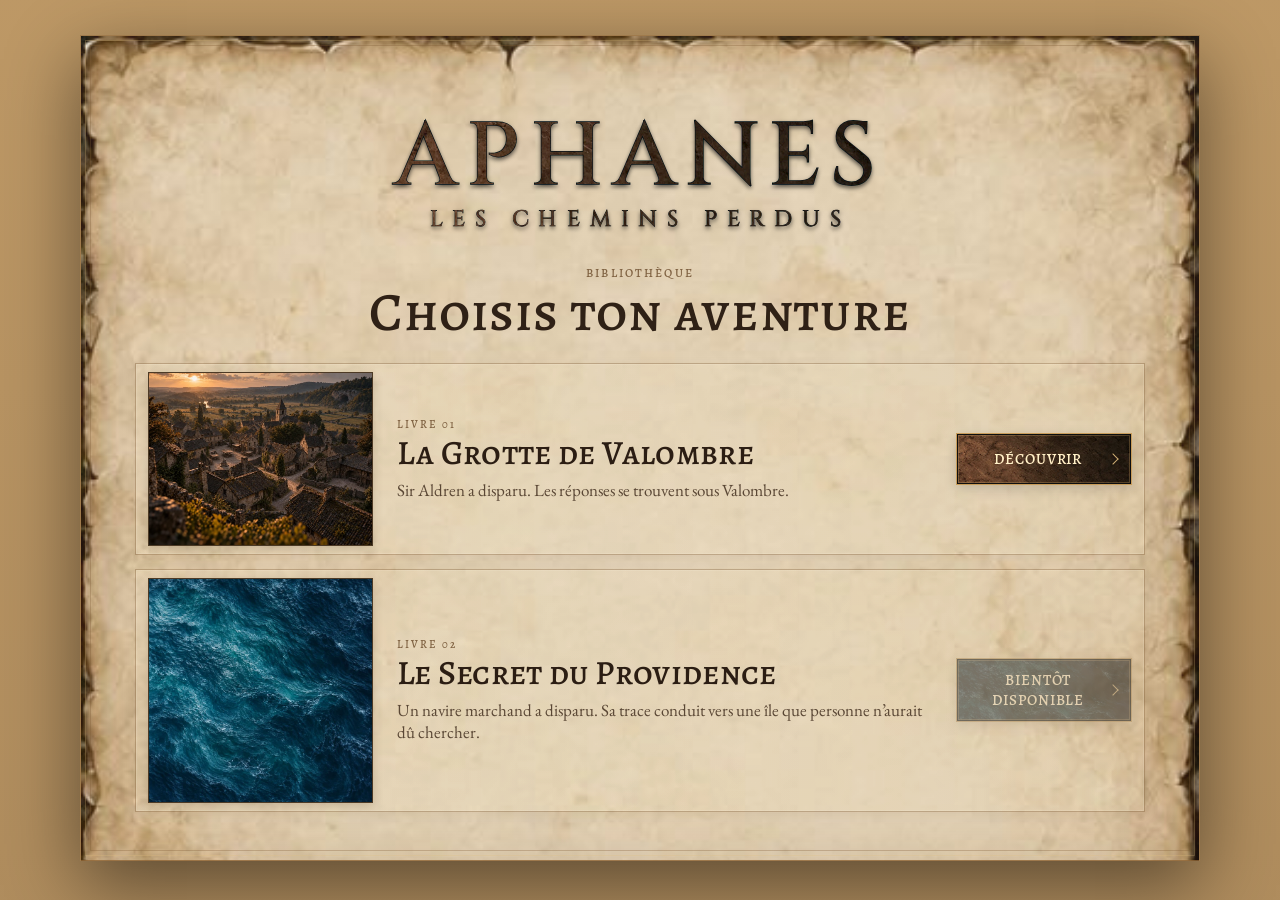
==== index.html @ 8d7818be "Refresh styles after prologue restart fix" ====
<!doctype html>
<html lang="fr">
<head>
  <meta charset="utf-8" />
  <meta name="viewport" content="width=device-width,initial-scale=1,viewport-fit=cover" />
  <meta name="theme-color" content="#10191f" />
  <meta name="apple-mobile-web-app-capable" content="yes" />
  <meta name="apple-mobile-web-app-status-bar-style" content="black-translucent" />
  <link rel="manifest" href="./manifest.webmanifest" />
  <link rel="apple-touch-icon" href="./icons/icon-192.png" />
  <meta name="apple-mobile-web-app-title" content="APHANES" />
  <meta name="application-name" content="APHANES" />
  <meta name="mobile-web-app-capable" content="yes" />
  <meta name="description" content="APHANES — Les Chemins perdus." />
  <title>APHANES — Les Chemins perdus</title>
  <script id="initial-view-prepaint">
  (function(){
    try{
      var v=localStorage.getItem('livre-interactif.library.view') || sessionStorage.getItem('livre-interactif.library.view');
      var inBook=(v==='book'||v==='book01');
      document.documentElement.setAttribute('data-initial-view',inBook?'book':'home');
    }catch(e){
      document.documentElement.setAttribute('data-initial-view','home');
    }
  })();
  </script>
  <style id="initial-view-prepaint-style">
    html[data-initial-view="book"] #libraryHome{display:none!important}
    html[data-initial-view="book"] body.library-home-open .app-shell,
    html[data-initial-view="book"] .app-shell{display:block!important}
    html[data-initial-view="home"] .app-shell{display:none!important}
  </style>
    <link rel="stylesheet" href="./styles/reference-01.css?v=ref176">
  <link rel="stylesheet" href="./styles/reference-02.css?v=ref176">
  <link rel="stylesheet" href="./styles/reference-03.css?v=ref176">
  <link rel="stylesheet" href="./styles/reference-04.css?v=ref176">
  <link rel="stylesheet" href="./styles/reference-05.css?v=214">
</head>
<body class="library-home-open">

  <section id="libraryHome" class="library-home" aria-labelledby="libraryHomeTitle">
    <div class="library-home-stage">
      
      <div class="library-home-inner">
        <div class="library-brand" aria-label="APHANES — Les Chemins perdus">
        <svg class="library-brand-art" viewBox="0 0 1200 300" role="img" aria-labelledby="aphanesBrandTitle">
          <title id="aphanesBrandTitle">APHANES — Les Chemins perdus</title>
          <defs>
            <pattern id="aphanesStoneTexture" patternUnits="userSpaceOnUse" width="1200" height="300">
              <image href="./books/Livre01-La-Grotte-de-Valombre/assets/textures/texture-bouton.jpg"
                     x="0" y="0" width="1200" height="300"
                     preserveAspectRatio="xMidYMid slice" />
            </pattern>
            <filter id="aphanesTextDepth" x="-20%" y="-30%" width="140%" height="160%">
              <feDropShadow dx="0" dy="4" stdDeviation="3.4" flood-color="#000000" flood-opacity=".62"/>
            </filter>
          </defs>

          <text class="library-brand-svg-title"
                x="600" y="174"
                text-anchor="middle"
                fill="url(#aphanesStoneTexture)"
                stroke="#081217"
                stroke-width="2.3"
                paint-order="stroke fill"
                filter="url(#aphanesTextDepth)">APHANES</text>

          <text class="library-brand-svg-subtitle"
                x="600" y="247"
                text-anchor="middle"
                fill="url(#aphanesStoneTexture)"
                stroke="#081217"
                stroke-width="1.15"
                paint-order="stroke fill"
                filter="url(#aphanesTextDepth)">LES CHEMINS PERDUS</text>
        </svg>
      </div>

        <header class="library-home-copy">
          <div class="library-home-kicker">Bibliothèque</div>
          <h1 id="libraryHomeTitle">Choisis ton aventure</h1>
        </header>

        <div class="library-book-list" id="libraryBookList"></div>
      </div>
    </div>
  </section>

  <div id="libraryPreviewBackdrop" class="library-preview-backdrop hidden" aria-hidden="true">
    <article class="library-preview-card" role="dialog" aria-modal="true" aria-labelledby="libraryPreviewTitle">
      <button id="libraryPreviewClose" class="library-preview-close" type="button" aria-label="Fermer">×</button>

      <div class="library-preview-media">
        <img id="libraryPreviewImage" class="library-preview-image" alt="" />
      </div>

      <div class="library-preview-copy">
        <div id="libraryPreviewKicker" class="library-preview-kicker"></div>
        <h2 id="libraryPreviewTitle"></h2>

        <div class="library-preview-section">
          <div class="library-preview-label">Situation</div>
          <p id="libraryPreviewSituation"></p>
        </div>

        <div class="library-preview-section">
          <div class="library-preview-label">Type d’aventure</div>
          <p id="libraryPreviewAdventure"></p>
        </div>

        <div class="library-preview-section">
          <div class="library-preview-label">Dangers</div>
          <p id="libraryPreviewDangers"></p>
        </div>

        <p id="libraryPreviewAccess" class="library-preview-access hidden"></p>
        <button id="libraryPreviewAction" class="library-preview-action" type="button">Commencer l’aventure</button>
      </div>
    </article>
  </div>

<div class="app-shell">
<header class="topbar">
      <div class="topbar-book-meta" aria-hidden="true">
        <div class="eyebrow" id="bookEyebrow">APHANES · Livre 01</div>
        <h1 id="bookTitle">La Grotte de Valombre</h1>
      </div>
    </header>

    <main id="game" class="game" aria-live="polite" data-design="livre-jeu-80s">
      <section class="image-frame" id="imageFrame">
        <div class="book-page-banner image-banner" id="pageBannerImage" aria-hidden="true">
          <div class="book-page-banner-kicker">APHANES · Livre 01</div>
          <div class="book-page-banner-title">La Grotte de Valombre</div>
        </div>
        <img id="storyImage" class="story-image hidden" alt="" />
<div class="image-placeholder" id="imagePlaceholder">
          <span>IMAGE À VENIR</span>
          <small id="imageLabel">La-Grotte-de-Valombre-001</small>
        </div>
      </section>

      <section class="story-card">
        <h2 id="chapterTitle"></h2>
        <div id="storyText" class="story-text"></div>
        <div id="statusTags" class="status-tags"></div>
        <div id="choices" class="choices"></div>

        <div class="page-footer-meta" aria-label="Informations du livre et numéro de page">
          <div class="book-page-banner card-banner" id="pageBannerCard" aria-hidden="true">
            <div class="book-page-banner-kicker">APHANES · Livre 01</div>
            <div class="book-page-banner-title">La Grotte de Valombre</div>
          </div>
          <div class="chapter-number" id="chapterNumber"></div>
        </div>
      </section>
    </main>

    <footer class="footer">
      <button id="characterBtn" class="footer-btn footer-character-hidden" aria-hidden="true" tabindex="-1">Fiche perso</button>
      <button id="inventoryBtn" class="footer-btn">Inventaire <span id="inventoryCount">0</span></button>
      <button id="journalBtn" class="footer-btn" type="button">Journal de bord</button>
      <button id="restartBtn" class="footer-btn restart-icon-btn" type="button" aria-label="Recommencer l’aventure" title="Recommencer l’aventure">↻</button>
      <button id="libraryReturnBtn" class="footer-btn footer-home-btn" type="button" aria-label="Retour à la bibliothèque" title="Retour à la bibliothèque">
        <svg class="footer-icon-svg" viewBox="0 0 24 24" aria-hidden="true" focusable="false">
          <path d="M4.5 10.8L12 5l7.5 5.8v8.2a.8.8 0 0 1-.8.8h-4.4v-5.2H9.7V19a.8.8 0 0 1-.8.8H5.3a.8.8 0 0 1-.8-.8z"></path>
        </svg>
      </button>
    </footer>
  </div>


  <section id="journalPanel" class="journal-panel hidden" role="dialog" aria-modal="true" aria-labelledby="journalTitle" aria-hidden="true">
    <div class="journal-sheet">
      <header class="journal-head">
        <div><div class="journal-kicker">LA GROTTE DE VALOMBRE · TES DÉCOUVERTES</div><h3 id="journalTitle">Journal de bord</h3></div>
        <button id="journalCloseBtn" class="journal-close" type="button" aria-label="Fermer le journal">×</button>
      </header>
      <div class="journal-content" id="journalContent" tabindex="0" aria-label="Découvertes de ton aventure">
        <p class="journal-count" id="journalCount" aria-live="polite"></p>
        <div class="journal-list" id="journalList"></div>
      </div>
    </div>
  </section>

  <div id="modalBackdrop" class="backdrop hidden"></div>
  <div id="modal" class="modal hidden" role="dialog" aria-modal="true" aria-labelledby="modalTitle">
    <div class="modal-card">
      <div class="drawer-head">
        <h3 id="modalTitle">Inventaire</h3>
        <button id="closeModalBtn" class="icon-btn">×</button>
      </div>
      <div id="modalContent"></div>
    </div>
  </div>


  <div id="restartConfirmBackdrop" class="restart-confirm-backdrop hidden" aria-hidden="true">
    <div class="restart-confirm-card" role="dialog" aria-modal="true" aria-labelledby="restartConfirmTitle">
      <h3 id="restartConfirmTitle">Recommencer l’aventure</h3>
      <p>Souhaitez-vous vraiment recommencer l’aventure au début ?</p>
      <div class="restart-confirm-actions">
        <button id="restartConfirmYes" type="button">Oui</button>
        <button id="restartConfirmNo" type="button">Non</button>
      </div>
    </div>
  </div>




  <script>
  (function () {
    const storyImage = document.getElementById('storyImage');
    const imageFrame = document.getElementById('imageFrame');
    const imagePlaceholder = document.getElementById('imagePlaceholder');

    if (!storyImage || !imageFrame) return;

    function syncFrameClass() {
      const hasSrc = !!storyImage.getAttribute('src');
      const imageVisible = !storyImage.classList.contains('hidden') && hasSrc;
      const placeholderVisible = imagePlaceholder &&
        !imagePlaceholder.classList.contains('hidden') &&
        getComputedStyle(imagePlaceholder).display !== 'none';

      imageFrame.classList.toggle('has-story-image', imageVisible && !placeholderVisible);
    }

    storyImage.addEventListener('load', syncFrameClass);
    storyImage.addEventListener('error', syncFrameClass);

    new MutationObserver(syncFrameClass).observe(storyImage, {
      attributes: true,
      attributeFilter: ['class', 'src', 'style']
    });

    if (imagePlaceholder) {
      new MutationObserver(syncFrameClass).observe(imagePlaceholder, {
        attributes: true,
        attributeFilter: ['class', 'style']
      });
    }

    document.addEventListener('DOMContentLoaded', syncFrameClass);
    window.addEventListener('load', syncFrameClass);
    setTimeout(syncFrameClass, 60);
  })();
  </script>


  


  


  <script>
  (function () {
    const storyImage = document.getElementById('storyImage');
    const imageFrame = document.getElementById('imageFrame');
    const imagePlaceholder = document.getElementById('imagePlaceholder');

    if (!storyImage || !imageFrame) return;

    function syncStoryImageState() {
      const hasSrc = !!storyImage.getAttribute('src');
      const imageVisible = !storyImage.classList.contains('hidden') && hasSrc;
      const placeholderVisible = imagePlaceholder &&
        !imagePlaceholder.classList.contains('hidden') &&
        getComputedStyle(imagePlaceholder).display !== 'none';

      imageFrame.classList.toggle(
        'has-story-image',
        imageVisible && !placeholderVisible
      );
    }

    storyImage.addEventListener('load', syncStoryImageState);
    storyImage.addEventListener('error', syncStoryImageState);

    new MutationObserver(syncStoryImageState).observe(storyImage, {
      attributes: true,
      attributeFilter: ['class', 'src', 'style']
    });

    if (imagePlaceholder) {
      new MutationObserver(syncStoryImageState).observe(imagePlaceholder, {
        attributes: true,
        attributeFilter: ['class', 'style']
      });
    }

    document.addEventListener('DOMContentLoaded', syncStoryImageState);
    window.addEventListener('load', syncStoryImageState);
    setTimeout(syncStoryImageState, 60);
  })();
  </script>





  <script>
  (function () {
    function reorganiseStatCard(tag) {
      if (!tag || tag.dataset.statLayout165 === '1') return;

      const copy = tag.querySelector('.tag-copy');
      const icon = tag.querySelector('.tag-icon');
      const value = tag.querySelector('strong');
      if (!copy || !icon || !value) return;

      let label = tag.querySelector('.tag-label');
      let labelText = '';

      if (label) {
        labelText = label.textContent.trim();
      } else {
        const small = copy.querySelector('small');
        if (small) {
          const clone = small.cloneNode(true);
          clone.querySelectorAll('.tag-icon').forEach(el => el.remove());
          labelText = clone.textContent.trim();
        }
      }

      if (!labelText) return;

      const labelLine = document.createElement('span');
      labelLine.className = 'tag-label stat-label-line';
      labelLine.textContent = labelText;

      const valueLine = document.createElement('span');
      valueLine.className = 'stat-value-line';

      valueLine.appendChild(icon);
      valueLine.appendChild(value);

      copy.replaceChildren(labelLine, valueLine);
      tag.dataset.statLayout165 = '1';
    }

    function updateAllStats(root) {
      (root || document).querySelectorAll('.status-tags .tag, .hero-sheet-tag-grid .tag')
        .forEach(reorganiseStatCard);
    }

    document.addEventListener('DOMContentLoaded', function () {
      updateAllStats(document);

      const observer = new MutationObserver(function () {
        updateAllStats(document);
      });

      observer.observe(document.body, {
        childList: true,
        subtree: true
      });
    });

    window.addEventListener('load', function () {
      updateAllStats(document);
    });

    setTimeout(function () {
      updateAllStats(document);
    }, 100);
  })();
  </script>


  <script>
  (function () {
    const choicesRoot = document.getElementById('choices');

    function fixChoiceButton(btn) {
      if (!btn || !btn.classList.contains('choice-btn')) return;

      const indexEl = btn.querySelector(':scope > .choice-index');
      if (indexEl) indexEl.remove();

      const copy = btn.querySelector(':scope > .choice-copy');
      if (!copy) return;

      const dest = copy.querySelector('.choice-dest');
      if (dest) {
        btn.appendChild(dest);
      }
    }

    function fixAllChoices() {
      if (!choicesRoot) return;
      choicesRoot.querySelectorAll('.choice-btn').forEach(fixChoiceButton);
    }

    if (choicesRoot) {
      new MutationObserver(fixAllChoices).observe(choicesRoot, {
        childList: true,
        subtree: true
      });
    }

    document.addEventListener('DOMContentLoaded', fixAllChoices);
    window.addEventListener('load', fixAllChoices);
    setTimeout(fixAllChoices, 50);
    setTimeout(fixAllChoices, 200);
  })();
  </script>
  <script src="./engine/core.js?v=multi-book-6"></script>
  <script src="./app/catalog.js?v=multi-book-6"></script>
  <script src="./app/access.js?v=multi-book-14"></script>
  <script src="./app/library.js?v=197"></script>
  <script src="./app/test-telemetry.js?v=12"></script>
  <script src="./app/test-questionnaire-9.js?v=1"></script>
  <script src="./app/bootstrap.js?v=multi-book-51"></script>

  <!-- Le reset est géré par le moteur du livre actif. -->
<script>
(function(){
  const imageBanner = document.getElementById('pageBannerImage');
  const cardBanner = document.getElementById('pageBannerCard');
  const storyImage = document.getElementById('storyImage');
  const imagePlaceholder = document.getElementById('imagePlaceholder');

  function hasVisibleImage(){
    if(!storyImage) return false;
    const src = storyImage.getAttribute('src');
    const imgVisible = !storyImage.classList.contains('hidden') && !!src;
    const placeholderVisible = imagePlaceholder && !imagePlaceholder.classList.contains('hidden') && getComputedStyle(imagePlaceholder).display !== 'none';
    return imgVisible && !placeholderVisible;
  }

  function syncBookBanner(){
    const showOnImage = hasVisibleImage();
    if(imageBanner) imageBanner.style.display = showOnImage ? 'block' : 'none';
    if(cardBanner) cardBanner.style.display = showOnImage ? 'none' : 'block';
  }

  const observer = new MutationObserver(syncBookBanner);
  if(storyImage) observer.observe(storyImage, {attributes:true, attributeFilter:['class','src','style']});
  if(imagePlaceholder) observer.observe(imagePlaceholder, {attributes:true, attributeFilter:['class','style']});
  document.addEventListener('DOMContentLoaded', syncBookBanner);
  window.addEventListener('load', syncBookBanner);
  document.addEventListener('click', function(){ setTimeout(syncBookBanner, 0); }, true);
  setTimeout(syncBookBanner, 50);
  setTimeout(syncBookBanner, 250);
  setTimeout(syncBookBanner, 700);
})();
</script>

<script>
(function(){
  function normalizeLabel(str){
    return (str || '')
      .toLowerCase()
      .normalize('NFD').replace(/[\u0300-\u036f]/g, '')
      .replace(/\s+/g, ' ')
      .trim();
  }

  function iconClassFromLabel(label){
    const key = normalizeLabel(label);
    if(key.startsWith('vie')) return 'icon-vie';
    if(key.startsWith('dexterite')) return 'icon-dexterite';
    if(key.startsWith('force')) return 'icon-force';
    if(key.startsWith('arme')) return 'icon-arme';
    if(key.startsWith('protection')) return 'icon-protection';
    if(key.startsWith('terre noire') || key.startsWith('terre-noire') || key.startsWith('soldats') || key.startsWith('groupe')) return 'icon-special';
    return '';
  }

  function patchHeroTags(root=document){
    root.querySelectorAll('.status-tags .tag').forEach(tag => {
      const labelEl = tag.querySelector('.tag-label');
      const iconEl = tag.querySelector('.tag-icon');
      if(!labelEl || !iconEl) return;
      const iconClass = iconClassFromLabel(labelEl.textContent);
      if(!iconClass) return;
      iconEl.className = 'tag-icon icon-jpg ' + iconClass;
      iconEl.textContent = '';
      iconEl.setAttribute('aria-hidden', 'true');
    });
  }

  function patchEnemyTags(root=document){
    root.querySelectorAll('.enemy-card-stats > div').forEach(box => {
      const labelEl = Array.from(box.querySelectorAll('span')).find(el => !el.classList.contains('enemy-icon'));
      const iconEl = box.querySelector('.enemy-icon');
      if(!labelEl || !iconEl) return;
      const iconClass = iconClassFromLabel(labelEl.textContent);
      if(!iconClass) return;
      iconEl.className = 'enemy-icon icon-jpg ' + iconClass;
      iconEl.textContent = '';
      iconEl.setAttribute('aria-hidden', 'true');
    });
  }

  function applyIconPatch(root=document){
    patchHeroTags(root);
    patchEnemyTags(root);
  }

  const observer = new MutationObserver(() => applyIconPatch(document));
  observer.observe(document.documentElement, { childList:true, subtree:true });
  document.addEventListener('DOMContentLoaded', () => applyIconPatch(document));
  window.addEventListener('load', () => applyIconPatch(document));
  setTimeout(() => applyIconPatch(document), 50);
  setTimeout(() => applyIconPatch(document), 250);
  setTimeout(() => applyIconPatch(document), 700);
})();
</script>

</body>
</html>
---- styles/reference-01.css ----
@import url('https://fonts.googleapis.com/css2?family=Cormorant+Garamond:wght@500;600;700&family=EB+Garamond:wght@500;600&display=swap');



:root {
  --desk: #1a1511;
  --desk2: #2a2119;
  --paper: #eadcb9;
  --paper-light: #f1e6cc;
  --paper-mid: #e6d5af;
  --paper-edge: #b79e72;
  --paper-edge-dark: #856a46;
  --ink: #1a1410;
  --ink-soft: #5a4938;
  --rule: #765c39;
  --rule-light: #c0a16a;
  --cartouche: #2d2017;
  --cartouche-light: #493527;
  --gold: #9b7a49;
  --danger: #71372f;
  --body-font: 'EB Garamond', Garamond, 'Times New Roman', serif;
  --display-font: 'Cormorant Garamond', Garamond, 'Times New Roman', serif;
}


* { box-sizing: border-box; }
html, 
body {
  margin: 0;
  color: var(--ink);
  font-family: var(--body-font);
  font-kerning: normal;
  font-variant-ligatures: common-ligatures;
  -webkit-font-smoothing: antialiased;
  text-rendering: optimizeLegibility;
  background:
    radial-gradient(ellipse at 50% -10%, rgba(171,128,73,.11), transparent 42%),
    linear-gradient(180deg, var(--desk2), var(--desk));
}

button { font: inherit; }


.app-shell {
  min-height: 100vh;
  max-width: 1060px;
  margin: 0 auto;
  padding: max(12px, env(safe-area-inset-top)) 18px calc(112px + env(safe-area-inset-bottom));
}

.topbar {
  display:flex;
  justify-content:space-between;
  align-items:flex-start;
  gap:16px;
  padding: 8px 6px 14px;
  color: #dcc79b;
}
.topbar h1 {
  margin: 0;
  font-family: var(--display-font);
  font-size: clamp(24px, 4.6vw, 34px);
  line-height: 1;
  font-weight: 600;
  letter-spacing: .01em;
}
.eyebrow {
  margin-bottom: 4px;
  font-family: var(--body-font);
  letter-spacing: .16em;
  font-size: 11px;
  color: #bea375;
}
.icon-btn {
  border: 1px solid rgba(180,153,109,.52);
  background: linear-gradient(180deg, rgba(73,55,38,.95), rgba(42,31,22,.95));
  color: #ead9b3;
  border-radius: 0;
  width: 42px;
  height: 42px;
  cursor: pointer;
  font-family: var(--body-font);
  font-size: 20px;
  box-shadow: inset 0 0 0 1px rgba(27,18,11,.45);
}



/* Page unique : on reproduit une page de livre-jeu imprimé, pas une interface web moderne. */
.game {
  position: relative;
  padding: 16px 16px 24px;
  border: 1px solid #89704b;
  background:
    radial-gradient(circle at 12% 18%, rgba(126,94,54,.035) 0 1.2px, transparent 1.9px),
    radial-gradient(circle at 76% 70%, rgba(126,94,54,.028) 0 1px, transparent 1.7px),
    linear-gradient(180deg, var(--paper-light), var(--paper-mid));
  box-shadow:
    0 0 0 2px rgba(102,79,48,.22),
    0 20px 52px rgba(0,0,0,.24);
}
.game .print-grain { display:none; }
.game::before,
.game::after {
  content:'';
  position:absolute;
  pointer-events:none;
}
.game::before {
  inset: 6px;
  border: 1px solid rgba(116,90,56,.62);
  box-shadow:
    inset 0 0 0 1px rgba(241,231,206,.92),
    inset 0 0 0 5px rgba(163,134,87,.10);
}
.game::after {
  inset: 0;
  background:
    linear-gradient(90deg, rgba(71,52,32,.13), transparent 2.1%, transparent 97.9%, rgba(71,52,32,.11)),
    linear-gradient(180deg, rgba(71,52,32,.09), transparent 2.2%, transparent 97.6%, rgba(71,52,32,.09));
  opacity: .55;
  mix-blend-mode: multiply;
}

.game::before {
  inset: 8px;
  border: 1px solid rgba(92,68,39,.72);
  outline: 1px solid rgba(163,133,85,.48);
  outline-offset: -4px;
  box-shadow: inset 0 0 0 1px rgba(255,255,255,.17);
}
.game::after {
  inset: 0;
  opacity: .28;
  background:
    linear-gradient(90deg, rgba(64,43,24,.26), transparent 2.1%, transparent 97.6%, rgba(64,43,24,.20)),
    linear-gradient(180deg, rgba(64,43,24,.13), transparent 2.6%, transparent 97.2%, rgba(64,43,24,.13));
  mix-blend-mode: multiply;
}



.image-frame {
  position: relative;
  z-index: 2;
  aspect-ratio: 4/3;
  margin: 6px 6px 0;
  border: 1px solid #6e5739;
  background: #cab995;
  overflow: hidden;
  box-shadow:
    inset 0 0 0 1px rgba(245,235,211,.95),
    inset 0 0 0 4px rgba(104,82,52,.46);
}
.image-frame::after {
  content:'';
  position:absolute;
  inset:0;
  pointer-events:none;
  box-shadow:
    inset 0 0 0 6px rgba(236,225,198,.18),
    inset 0 0 20px rgba(26,18,12,.10);
}
.story-image { width:100%; height:100%; display:block; object-fit:cover; object-position:center; }
.story-image.hidden { display:none; }
.image-placeholder {
  width:100%; height:100%;
  display:grid;
  place-content:center;
  gap:8px;
  text-align:center;
  background: linear-gradient(180deg, #d7c5a3, #cfbb94);
  color:#5e4c37;
  font-family:var(--body-font);
}
.image-placeholder span { font-size:13px; letter-spacing:.06em; }
.image-placeholder small { font-size:11px; letter-spacing:.02em; opacity:.9; }





.story-card {
  position:relative;
  z-index:2;
  margin: 18px 18px 0;
  padding: 0 26px 0;
  background: transparent;
  border: 0;
}
.chapter-number {
  display:block;
  margin: 0 0 8px;
  color:#6a563c;
  font-family:var(--body-font);
  font-size:14px;
  letter-spacing:.02em;
  text-align:right;
}
.story-card h2 {
  margin: 0 0 16px;
  text-align:center;
  color:#221912;
  font-family:var(--display-font);
  font-size: clamp(40px, 6vw, 58px);
  line-height: 1;
  font-weight: 600;
  letter-spacing: 0;
}
.story-card h2::after { content:none; }




.story-text {
  max-width: 860px;
  margin: 0 auto;
  color:#19130f;
  font-family:var(--body-font);
  font-size: clamp(21px, 2.65vw, 25px);
  line-height: 1.22;
  font-weight: 500;
  letter-spacing: -.004em;
  text-align: left;
  hyphens: none;
}
.story-text p {
  margin: 0 0 .28em;
  text-indent: 0;
}
.story-text p:first-child { text-indent:0; }
.story-text p:first-child::first-letter {
  float:none;
  margin:0;
  color:inherit;
  font-family:inherit;
  font-size:inherit;
  line-height:inherit;
}




.story-text blockquote {
  margin: .9em 0;
  padding: 0;
  border: 0;
  color:#2f2419;
  font-style: italic;
  text-align:center;
  background:none;
}


.story-text ul { padding-left:1.25em; }
.story-text .ending {
  margin:27px auto 0;
  padding:13px 14px;
  border-top:4px double #826846;
  border-bottom:4px double #826846;
  text-align:center;
  color:#563923;
  font-family:var(--display-font);
  font-weight:600;
  letter-spacing:.10em;
}


.status-tags {
  position:fixed;
  left:50%;
  bottom:max(8px, env(safe-area-inset-bottom));
  transform:translateX(-50%);
  z-index:25;
  width:min(940px, calc(100vw - 20px));
  display:grid;
  grid-template-columns:repeat(6,minmax(0,1fr));
  gap:6px;
  margin:0;
  padding:7px;
  border:1px solid #795d3e;
  box-shadow:0 9px 26px rgba(20,13,8,.28), inset 0 0 0 2px rgba(255,255,255,.18);
  background:rgba(237,222,188,.97);
  backdrop-filter:blur(7px);
}
.status-tags:empty { display:none; }
.tag {
  min-width:0;
  display:flex;
  align-items:center;
  justify-content:center;
  gap:7px;
  border:1px solid rgba(122,96,60,.40);
  background:rgba(255,255,255,.20);
  color:#4e3825;
  padding:6px 7px;
  font-family:var(--body-font);
}
.tag-icon { flex:0 0 auto; font-size:17px; line-height:1; color:#6b4830; }
.tag-copy { min-width:0; display:flex; flex-direction:column; line-height:1.05; }
.tag-copy small { font-size:10px; letter-spacing:.035em; color:#725a40; white-space:nowrap; }
.tag-copy strong { margin-top:2px; font-size:16px; color:#24180f; white-space:nowrap; }
.tag.status-warning { border-color:#9a7134; background:rgba(164,119,49,.12); }
.tag.status-critical { border-color:#87483b; background:rgba(135,58,48,.13); }
.tag.status-critical .tag-copy strong { color:#71372f; }



/* Cartouches de choix : inspirés d'une maquette de livre imprimé, pas d'une UI moderne. */
.choices {
  position:relative;
  display:grid;
  grid-template-columns:minmax(0, 1fr);
  grid-auto-rows:1fr; /* Tous les choix d’une page prennent la hauteur du plus grand. */
  align-items:stretch;
  width:100%;
  gap: 14px;
  margin: 22px auto 6px;
  padding-top: 4px;
  max-width: 860px;
}
.choice-btn {
  position:relative;
  display:flex;
  align-items:stretch;
  width:100%;
  min-height:140px;
  border:1px solid #896d48;
  background: linear-gradient(180deg, #efe2c3, #ecdcbc);
  color:var(--ink);
  padding: 18px 18px 54px;
  border-radius:0;
  cursor:pointer;
  box-shadow:
    inset 0 0 0 1px rgba(243,234,212,.98),
    inset 0 0 0 4px rgba(121,95,62,.28);
  transition:none;
}
.choice-btn::before,
.choice-btn::after {
  content:'';
  position:absolute;
  width:14px;
  height:14px;
  border-color:#a18255;
}
.choice-btn::before {
  left:8px;
  top:8px;
  border-left:1px solid;
  border-top:1px solid;
}
.choice-btn::after {
  right:8px;
  top:8px;
  border-right:1px solid;
  border-top:1px solid;
}
.choice-btn:hover { filter:none; transform:none; }
.choice-copy {
  display:flex;
  flex:1;
  flex-direction:column;
  justify-content:center;
  text-align:center;
  font-family:var(--body-font);
  font-size:20px;
  line-height:1.18;
  font-weight:500;
}
.choice-dest {
  position:absolute;
  left:8px;
  right:8px;
  bottom:8px;
  min-height:36px;
  display:grid;
  place-items:center;
  padding: 6px 10px;
  border:1px solid #20160f;
  background: linear-gradient(180deg, #453125, #2b2018);
  color:#efdfbd;
  font-family:var(--body-font);
  font-size:17px;
  font-weight:600;
  letter-spacing:0;
}
.choice-dest::before,
.choice-dest::after { content:''; margin:0; }
/* Chaque choix occupe toute la largeur, quel que soit leur nombre. */
.choice-btn {
  grid-column:1;
  justify-self:stretch;
  max-width:none;
}




.footer {
  position: static;
  width: min(860px,100%);
  margin: 16px auto 0;
  display:grid;
  grid-template-columns:1fr 1fr;
  gap:10px;
  padding:0;
  background:none;
}
.footer-btn, .drawer-action {
  border:1px solid rgba(166,136,93,.58);
  background: linear-gradient(180deg, #4e3929, #2b1f17);
  color:#efe0ba;
  padding: 11px 13px;
  border-radius:0;
  cursor:pointer;
  font-family:var(--body-font);
  font-size:15px;
  box-shadow: inset 0 0 0 1px rgba(30,21,15,.5);
}
.footer-btn span {
  display:inline-grid;
  place-items:center;
  min-width:20px;
  height:20px;
  margin-left:4px;
  background:#b99762;
  color:#1e1710;
  font-size:11px;
  font-weight:700;
}

.danger { color:#e5c1b4; }

.backdrop { position:fixed; inset:0; background:rgba(0,0,0,.61); backdrop-filter:blur(3px); z-index:30; }
.hidden { display:none !important; }

.drawer {
  position:fixed;
  top:0;
  right:0;
  width:min(360px,88vw);
  height:100%;
  z-index:40;
  color:var(--ink);
  background:linear-gradient(180deg, #efe2c0, #e2cf9f);
  border-left:1px solid #7b6546;
  padding:max(18px,env(safe-area-inset-top)) 18px 18px;
  transform:translateX(102%);
  transition:transform .2s ease;
  box-shadow:-16px 0 38px rgba(0,0,0,.34);
}
.drawer.open { transform:translateX(0); }
.drawer-head { display:flex; justify-content:space-between; align-items:center; gap:12px; }
.drawer-head h3 { margin:0; font-family:var(--display-font); font-size:30px; font-weight:600; }
.drawer .icon-btn,.modal .icon-btn { color:#34271b; background:transparent; border-color:#8b7452; box-shadow:none; }
.drawer-action { display:block; width:100%; text-align:left; margin-top:12px; background:rgba(83,61,39,.08); color:#392b1f; border-color:#907552; }
.drawer-note { margin-top:22px; color:#6b5a45; font:14px/1.4 var(--body-font); }
.danger-text { color:#793f36; }

/* Navigation directe des pages — outil de test. */
.drawer.page-drawer {
  display:flex;
  flex-direction:column;
  width:min(430px,92vw);
  padding-bottom:max(14px,env(safe-area-inset-bottom));
}
.page-nav-list {
  flex:1 1 auto;
  min-height:0;
  overflow-y:auto;
  margin:16px -8px 0;
  padding:0 8px 18px;
  overscroll-behavior:contain;
  scrollbar-width:thin;
  scrollbar-color:#8e7350 transparent;
}
.page-nav-btn {
  width:100%;
  display:grid;
  grid-template-columns:54px minmax(0,1fr);
  align-items:center;
  gap:10px;
  padding:10px 9px;
  margin:0;
  border:0;
  border-bottom:1px solid rgba(117,91,57,.28);
  background:transparent;
  color:#312419;
  text-align:left;
  cursor:pointer;
  font-family:var(--body-font);
}
.page-nav-btn:hover { background:rgba(95,69,43,.08); }
.page-nav-btn.current {
  background:rgba(95,69,43,.13);
  box-shadow:inset 3px 0 0 #795a36;
}
.page-nav-number {
  color:#785d3d;
  font-size:13px;
  letter-spacing:.05em;
  font-variant-numeric:tabular-nums;
}
.page-nav-title {
  min-width:0;
  font-size:17px;
  line-height:1.1;
  font-weight:600;
}
@media (max-width:620px) {
  .drawer.page-drawer { width:min(390px,94vw); }
  .page-nav-btn { grid-template-columns:50px minmax(0,1fr); padding:10px 7px; }
  .page-nav-title { font-size:16px; }
}


.modal { position:fixed; inset:0; z-index:50; display:grid; place-items:center; padding:18px; }

.modal-card {
  width:min(520px,100%);
  max-height:80vh;
  overflow:auto;
  color:var(--ink);
  background:linear-gradient(180deg, #f1e5c4, #e5d3a9);
  border:1px solid #806847;
  border-radius:0;
  padding:18px;
  box-shadow:0 18px 40px rgba(0,0,0,.32);
}
.inventory-list { display:grid; gap:10px; margin-top:16px; }
.inventory-item { padding:12px; border:1px solid #987d57; background:rgba(255,255,255,.14); }
.inventory-item strong { display:block; color:#6c4a2e; margin-bottom:4px; }
.inventory-empty { color:#6b5a45; margin-top:14px; }



@media (max-width:620px) {
  .app-shell { padding-left:10px; padding-right:10px; }
  .topbar { padding-left:2px; padding-right:2px; }
  .topbar h1 { font-size:26px; }
  .game { padding: 12px 12px 20px; box-shadow: 0 14px 36px rgba(0,0,0,.24); }
  .game::before { inset: 5px; }
  .image-frame { margin: 4px 4px 0; }
  .story-card { margin: 14px 10px 0; padding:0 8px; }
  .chapter-number { font-size:13px; }
  .story-card h2 { font-size: 32px; margin-bottom: 12px; }
  .story-text { font-size: 18px; line-height: 1.22; }
  .choices { grid-template-columns:1fr; gap:12px; }
    .choice-btn { min-height: 120px; padding: 14px 12px 48px; }
  .choice-copy { font-size: 17px; }
  .choice-dest { font-size: 15px; min-height: 32px; }
  .footer { grid-template-columns:1fr 1fr; }
}


/* Sur petit écran, conserver une colonne et des zones tactiles confortables. */
@media (max-width:620px) {
  .choices { grid-template-columns:minmax(0,1fr); gap:12px; margin-top:27px; }
  .choice-btn { min-height:120px; }
  .choice-copy { font-size:17px; }
}

  
/* =========================================================
   AJOUTS FONCTIONNELS — le design principal des pages reste intact.
   ========================================================= */

.footer {
  grid-template-columns: repeat(4, 1fr);
}

.hero-sheet {
  max-width: 690px;
  margin: 0 auto 18px;
  padding: 16px;
  border: 1px solid #927653;
  background: rgba(255,255,255,.10);
  box-shadow: inset 0 0 0 3px rgba(126,94,56,.07);
}

.hero-sheet-row {
  display:grid;
  grid-template-columns: 125px 1fr;
  gap:14px;
  padding:7px 0;
  border-bottom:1px solid rgba(103,77,46,.22);
}

.hero-label {
  color:#65492f;
  font-variant:small-caps;
  letter-spacing:.05em;
}

.hero-value {
  color:#21170f;
}

.hero-name-input {
  width:100%;
  border:0;
  border-bottom:1px solid #806442;
  border-radius:0;
  outline:none;
  padding:3px 2px 5px;
  background:transparent;
  color:#21170f;
  font-family:var(--body-font);
  font-size:19px;
}

.hero-sheet-grid {
  display:grid;
  grid-template-columns:repeat(2,minmax(0,1fr));
  gap:10px;
  margin-top:14px;
}

.hero-stat {
  display:flex;
  justify-content:space-between;
  gap:12px;
  border:1px solid #9a7e58;
  padding:9px 11px;
  background:rgba(255,255,255,.08);
}

.hero-stat strong {
  color:#694a2e;
}

.hero-weapon {
  margin-top:12px;
  text-align:center;
  color:#49331f;
  font-style:italic;
}

.hero-stat-wide {
  grid-column: 1 / -1;
}

.hero-characteristics,
.combat-rules-card,
.tests-rules-card {
  margin-top:14px;
  padding:12px 14px;
  border:1px solid #927653;
  background:rgba(255,255,255,.07);
  color:#3d2a1c;
}

.hero-characteristics p {
  margin:.42em 0;
  line-height:1.34;
}

.hero-info-title,
.combat-rules-title {
  margin-bottom:8px;
  font-family:var(--display-font);
  text-transform:uppercase;
  letter-spacing:.065em;
  font-weight:700;
  color:#4c3221;
}

.combat-rules-card {
  border:2px solid #765335;
  box-shadow:inset 0 0 0 3px rgba(124,91,52,.08);
  background:rgba(103,72,43,.10);
}

.combat-rules-title {
  font-size:20px;
  text-align:center;
  padding-bottom:7px;
  border-bottom:1px solid rgba(110,79,46,.36);
}

.combat-rules-card p,
.tests-rules-card {
  line-height:1.42;
}

.combat-detail {
  color:#6a5037;
  font-size:.9em;
}

.parchment-verse {
  max-width:650px;
  margin:18px auto;
  padding:14px 18px;
  border-top:1px solid #94764f;
  border-bottom:1px solid #94764f;
  text-align:center;
  color:#342419;
  font-style:italic;
  background:rgba(255,255,255,.07);
}

.weapon-compare {
  display:grid;
  grid-template-columns:1fr 1fr;
  gap:12px;
  margin:16px 0;
}

.weapon-compare > div {
  border:1px solid #9a7e58;
  padding:11px;
  background:rgba(255,255,255,.08);
  text-align:center;
}

.inventory-topline {
  margin:12px 0 4px;
  color:#6c5338;
  font-style:italic;
}

.inventory-item p {
  margin:.25em 0 0;
}

.inventory-actions {
  margin-top:10px;
}

.inventory-action-btn {
  width:100%;
  border:1px solid rgba(224,205,164,.36);
  outline:1px solid rgba(69,49,31,.75);
  outline-offset:-4px;
  background:linear-gradient(180deg, #57432f, #35281d);
  color:#efe1bd;
  padding:10px 12px;
  border-radius:1px;
  cursor:pointer;
  font-family:var(--body-font);
  font-size:14px;
}

.inventory-action-btn:disabled {
  opacity:.42;
  cursor:default;
}

.inventory-parchment-image {
  display:block;
  width:100%;
  max-width:430px;
  margin:12px auto 16px;
  border:1px solid #806746;
}

.inventory-image-fallback {
  display:none;
  padding:14px;
  margin:12px 0;
  border:1px dashed #96784f;
  color:#725739;
  text-align:center;
}

@media (max-width:620px) {
  .footer {
    grid-template-columns:repeat(2,1fr);
    gap:6px;
  }

  .footer-btn {
    padding-left:5px;
    padding-right:5px;
    font-size:12px;
  }

  .hero-sheet-row {
    grid-template-columns:1fr;
    gap:3px;
  }

  .hero-sheet-grid,
  .weapon-compare {
    grid-template-columns:1fr;
  }
}
---- styles/reference-02.css ----
.combat-result {
  margin: 14px 0 18px;
  padding: 10px 14px;
  border-top: 1px solid #927653;
  border-bottom: 1px solid #927653;
  text-align: center;
  background: rgba(255,255,255,.07);
}
.combat-result p {
  margin: 3px 0;
}

.dice-result {
  margin:16px 0 20px;
  padding:12px 14px;
  border-top:1px solid #927653;
  border-bottom:1px solid #927653;
  text-align:center;
  background:rgba(255,255,255,.07);
}
.dice-faces {
  display:flex;
  justify-content:center;
  gap:14px;
  margin-bottom:8px;
}
.dice-faces span {
  font-size:44px;
  line-height:1;
}
.dice-result p { margin:3px 0; }

.dice-faces {
  display:flex;
  justify-content:center;
  gap:16px;
  margin-bottom:10px;
}

.die-visual {
  width:58px;
  height:58px;
  display:grid;
  grid-template-columns:repeat(3,1fr);
  grid-template-rows:repeat(3,1fr);
  padding:6px;
  border:1px solid #5f4931;
  border-radius:7px;
  background:#eee0bd;
  box-shadow:
    inset 0 0 0 2px rgba(92,68,42,.12),
    0 2px 5px rgba(35,24,14,.18);
}

.die-cell {
  display:grid;
  place-items:center;
}

.die-cell i {
  display:block;
  width:9px;
  height:9px;
  border-radius:50%;
  background:#2e2117;
}

.roll-number {
  margin:0 0 8px;
  font-size:12px;
  letter-spacing:.08em;
  text-transform:uppercase;
  opacity:.72;
}
.dice-values {
  font-size:14px;
  color:#60482f;
}



/* =========================================================
   COMBATS OPPOSÉS — V16 TEST
   ========================================================= */

.enemy-card {
  max-width: 560px;
  margin: 18px auto 20px;
  padding: 12px 14px 14px;
  border: 1px solid #7d6041;
  box-shadow: inset 0 0 0 3px rgba(124,91,52,.08);
  background: rgba(79,55,34,.08);
}
.enemy-card-title {
  padding-bottom: 8px;
  margin-bottom: 10px;
  border-bottom: 1px solid rgba(110,79,46,.36);
  text-align: center;
  font-family: var(--display-font);
  font-size: 23px;
  font-weight: 700;
  letter-spacing: .055em;
  color: #4c3221;
}
.enemy-card-stats {
  display: grid;
  grid-template-columns: repeat(3,minmax(0,1fr));
  gap: 8px;
}
.enemy-card-stats > div {
  display: grid;
  grid-template-columns: auto 1fr;
  gap: 2px 7px;
  align-items: center;
  padding: 7px 8px;
  border: 1px solid rgba(128,94,57,.38);
  background: rgba(255,255,255,.08);
}
.enemy-card-stats span:not(.enemy-icon) {
  font-size: 13px;
  color: #6b5138;
}
.enemy-card-stats strong {
  grid-column: 2;
  font-size: 18px;
  color: #24180f;
}
.enemy-icon {
  grid-row: 1 / 3;
  font-size: 19px;
  color: #6d3e31;
}
.combat-roll-result {
  margin: 16px 0 20px;
  padding: 13px 14px 14px;
  border-top: 1px solid #927653;
  border-bottom: 1px solid #927653;
  background: rgba(255,255,255,.07);
  text-align: center;
}
.combat-roll-title {
  margin-bottom: 11px;
  font-size: 12px;
  letter-spacing: .09em;
  text-transform: uppercase;
  color: #70563b;
}
.combat-roll-grid {
  display: grid;
  grid-template-columns: minmax(0,1fr) auto minmax(0,1fr);
  gap: 12px;
  align-items: center;
}
.combat-side > strong {
  display: block;
  min-height: 34px;
  font-size: 14px;
  color: #4f3825;
}
.combat-dice {
  display:flex;
  justify-content:center;
  gap:8px;
  margin: 5px 0 8px;
}
.combat-dice .die-visual {
  width: 46px;
  height: 46px;
  padding: 5px;
}
.combat-dice .die-cell i {
  width: 7px;
  height: 7px;
}
.combat-side p {
  margin: 3px 0;
  font-size: 14px;
}
.combat-total {
  font-size: 17px !important;
}
.combat-versus {
  font-family: var(--display-font);
  font-weight: 700;
  color: #896b47;
}
.combat-outcome {
  margin-top: 12px;
  padding-top: 10px;
  border-top: 1px solid rgba(122,91,56,.28);
  font-size: 17px;
  line-height: 1.35;
}
.combat-life-line {
  margin-top: 8px;
  font-size: 14px;
  color: #654c34;
}
@media (max-width:620px) {
  .enemy-card-stats { grid-template-columns: 1fr 1fr 1fr; gap: 5px; }
  .enemy-card-stats > div { grid-template-columns: 1fr; text-align: center; gap: 1px; padding: 6px 4px; }
  .enemy-icon { grid-row: auto; }
  .enemy-card-stats strong { grid-column: auto; }
  .combat-roll-grid { grid-template-columns: 1fr; gap: 8px; }
  .combat-versus { line-height: 1; }
  .combat-side > strong { min-height: auto; }
}


/* Mode test : inventaire complet et activable */
.test-inventory-panel {
  margin-top: 14px;
  padding: 14px;
  border: 1px solid #8f714d;
  background: rgba(70, 49, 31, .055);
}
.test-inventory-title {
  font-family: var(--display-font);
  font-size: 21px;
  font-weight: 700;
  color: #4c3422;
  margin-bottom: 4px;
}
.test-inventory-note {
  margin: 0 0 12px;
  color: #65513d;
  font-size: 14px;
  line-height: 1.35;
}
.test-item-list { display: grid; gap: 7px; }
.test-item-row {
  display: grid;
  grid-template-columns: 24px 1fr;
  gap: 9px;
  align-items: start;
  padding: 9px 10px;
  border: 1px solid rgba(120, 91, 57, .38);
  background: rgba(255,255,255,.13);
  cursor: pointer;
}
.test-item-row input { position: absolute; opacity: 0; pointer-events: none; }
.test-item-box {
  width: 20px;
  height: 20px;
  border: 1px solid #765b3a;
  background: rgba(255,255,255,.28);
  display: grid;
  place-items: center;
  margin-top: 1px;
}
.test-item-row input:checked + .test-item-box::after {
  content: '✓';
  font-weight: 700;
  color: #51351f;
  line-height: 1;
}
.test-item-copy strong { display: block; color: #5d3d27; margin-bottom: 2px; }
.test-item-copy small { display: block; color: #6a5845; line-height: 1.25; }
.test-weapon-panel {
  margin-top: 13px;
  padding-top: 12px;
  border-top: 1px solid rgba(118,91,58,.45);
}
.test-weapon-panel > strong { color: #4f3725; }
.test-weapon-list { display: grid; gap: 5px; margin-top: 7px; }
.test-weapon-option {
  display: flex;
  align-items: center;
  gap: 8px;
  cursor: pointer;
  color: #5b4736;
}
.test-weapon-option input { accent-color: #725536; }
.inventory-owned-section { margin-top: 16px; }
.inventory-owned-title {
  font-family: var(--display-font);
  font-size: 18px;
  font-weight: 700;
  color: #4f3725;
  margin-bottom: 8px;
}

.inventory-equipment-card,
.character-modal-sheet {
  margin: 0 0 16px;
  padding: 14px;
  border: 1px solid #927653;
  background: rgba(255,255,255,.12);
  box-shadow: inset 0 0 0 3px rgba(126,94,56,.06);
}
.inventory-equipment-title,
.character-modal-name {
  font-family: var(--display-font);
  font-size: 22px;
  font-weight: 700;
  color: #4f3725;
  margin-bottom: 9px;
}
.inventory-equipment-row {
  display:flex;
  justify-content:space-between;
  gap:16px;
  padding:7px 0;
  border-top:1px solid rgba(111,82,48,.18);
}
.inventory-equipment-row span { color:#6b5a45; }
.inventory-equipment-row strong { color:#2b1f17; text-align:right; }
.inventory-protection-state {
  margin-top:8px;
  font-size:14px;
  color:#684f35;
}
.character-modal-rank {
  margin-top:-4px;
  margin-bottom:14px;
  color:#6b5a45;
  font-style:italic;
}
.character-modal-stats {
  display:grid;
  grid-template-columns:repeat(2,minmax(0,1fr));
  gap:8px;
}
.character-modal-stats > div {
  padding:10px;
  border:1px solid rgba(120,91,57,.35);
  background:rgba(255,255,255,.11);
  display:flex;
  justify-content:space-between;
  gap:12px;
}
.character-modal-stats span { color:#674c31; }
.character-modal-equipment {
  margin-top:14px;
  padding-top:12px;
  border-top:1px solid rgba(120,91,57,.35);
}
.character-modal-equipment p { margin:6px 0; }
@media (max-width: 520px) {
  .character-modal-stats { grid-template-columns:1fr; }
  .inventory-equipment-row { align-items:flex-start; }
}


/* V36 — portraits de choix verticaux + portrait horizontal plus haut dans la fiche perso */
.hero-selection-title {
  font-family: var(--display-font);
  font-size: 22px;
  font-weight: 700;
  color: #4f3725;
  text-align: center;
  margin: 2px 0 5px;
}
.hero-selection-copy {
  color: #6a5845;
  text-align: center;
  line-height: 1.45;
  margin: 0 auto 14px;
  max-width: 560px;
}
.hero-choice-grid {
  display: grid;
  grid-template-columns: repeat(2, minmax(0,1fr));
  gap: 10px;
  margin-bottom: 16px;
}
.hero-choice-card {
  position: relative;
  display: grid;
  gap: 3px;
  padding: 12px 13px;
  border: 1px solid rgba(118,91,58,.50);
  background: rgba(255,255,255,.07);
  cursor: pointer;
  transition: border-color .15s ease, background .15s ease, box-shadow .15s ease;
}
.hero-choice-card.selected {
  border-color: #725536;
  background: rgba(139,101,60,.12);
  box-shadow: inset 0 0 0 2px rgba(114,85,54,.10);
}
.hero-choice-card input {
  position: absolute;
  opacity: 0;
  pointer-events: none;
}
.hero-choice-name {
  font-family: var(--display-font);
  font-size: 22px;
  font-weight: 700;
  color: #4f3725;
}

.hero-choice-portrait {
  width: min(100%, 180px);
  aspect-ratio: 4 / 5;
  overflow: hidden;
  justify-self: center;
  margin: 0 0 9px;
  border: 1px solid rgba(114,85,54,.42);
  background: rgba(54,39,27,.10);
}
.hero-choice-portrait img {
  width: 100%;
  height: 100%;
  display: block;
  object-fit: cover;
  object-position: center 32%;
}
.hero-choice-rank {
  color: #6b5a45;
  font-size: 14px;
  line-height: 1.3;
}
.character-modal-portrait {
  width: 100%;
  height: clamp(205px, 34vw, 260px);
  overflow: hidden;
  margin: 0 0 14px;
  border: 1px solid rgba(114,85,54,.55);
  background: rgba(54,39,27,.12);
}
.character-modal-portrait img {
  width: 100%;
  height: 100%;
  display: block;
  object-fit: cover;
  object-position: center 35%;
}
@media (max-width: 620px) {
  .hero-choice-grid { grid-template-columns: 1fr; }
  .character-modal-portrait { height: 210px; }
}

/* V68.44 — Journal de bord, une simple liste de découvertes. */
.journal-panel {position:fixed;inset:0;z-index:90;display:flex;align-items:center;justify-content:center;padding:18px;background:rgba(26,19,13,.72);color:#30251a;}
.journal-panel.hidden {display:none !important;}
.journal-sheet {display:flex;flex-direction:column;width:min(100%,720px);max-height:calc(100dvh - 36px);overflow:hidden;background:#f5e8c9;border:5px double #92714c;box-shadow:0 14px 42px rgba(0,0,0,.42);}
.journal-head {display:flex;align-items:center;justify-content:space-between;gap:14px;padding:20px 24px 14px;border-bottom:1px solid #baa17c;}
.journal-kicker {font-size:10px;letter-spacing:.15em;color:#795d3b;font-weight:700;}
.journal-head h3 {font-family:var(--display-font);font-size:clamp(27px,5vw,38px);margin:4px 0 0;}
.journal-close {width:44px;height:44px;flex-shrink:0;font-size:30px;cursor:pointer;background:transparent;border:1px solid #a88c64;color:#423020;}
.journal-content {overflow-y:auto;overscroll-behavior:contain;padding:12px 24px 28px;min-height:0;}
.journal-count {font-size:12px;letter-spacing:.04em;color:#806743;margin:6px 0 18px;}
.journal-list {display:flex;flex-direction:column;gap:13px;}
.journal-entry {border-left:3px solid #a7834c;background:rgba(255,252,242,.42);padding:14px 16px;}
.journal-entry h4 {font-family:var(--display-font);font-size:clamp(19px,3.6vw,24px);margin:0 0 8px;line-height:1.2;color:#35291f;}
.journal-entry p {font-size:clamp(15px,2.8vw,17px);line-height:1.5;margin:0;color:#3c3024;}
.journal-empty {font-style:italic;color:#695740;line-height:1.5;}
@media(max-width:620px){.journal-panel{padding:7px}.journal-sheet{width:100%;max-height:calc(100dvh - 14px)}.journal-head{padding:16px 13px 12px}.journal-content{padding:10px 13px 20px}.journal-entry{padding:12px}}

/* V68.109 — messages de fin et récapitulatif du journal. */
.adventure-conclusion {
  margin: 30px 0 20px;
  padding: 18px 20px;
  border: 2px solid #9b7a50;
  background: rgba(245,232,201,.72);
  box-shadow: 0 6px 18px rgba(47,36,25,.10);
}
.adventure-conclusion h3,
.ending-journal-recap h3 {
  margin: 0 0 10px;
  font-family: var(--display-font);
  font-size: clamp(24px,4vw,32px);
  line-height: 1.15;
  color: #3b2b1e;
}
.adventure-conclusion p { margin:0; line-height:1.45; }
.adventure-conclusion-death { border-color:#76513f; }
.ending-journal-recap {
  margin: 22px 0 10px;
  padding-top: 18px;
  border-top: 4px double #92714c;
}
.ending-journal-list { display:flex; flex-direction:column; gap:12px; margin-top:14px; }
.ending-journal-entry { border-left:3px solid #a7834c; background:rgba(255,252,242,.42); padding:12px 14px; }
.ending-journal-entry h4 { margin:0 0 6px; font-family:var(--display-font); font-size:clamp(18px,3.3vw,22px); color:#35291f; }
.ending-journal-entry p { margin:0; font-size:clamp(15px,2.6vw,17px); line-height:1.45; color:#3c3024; }
.ending-journal-empty { font-style:italic; color:#695740; }
/* V68.51 — sentinelles : affichage des dés enregistrés */

/* V68.51 — Résultats de combat : deuxième sentinelle. */
.combat-secondary-roll {
  margin-top: 12px;
  padding-top: 12px;
  border-top: 1px solid rgba(122,91,56,.28);
  text-align: center;
}
.combat-secondary-roll > strong {display:block;font-size:14px;color:#4f3825;}
.combat-secondary-roll p {margin:4px 0;font-size:14px;}

/* V68.59 — dés visibles avant le lancer, révélés au même endroit après chaque tour. */
.combat-roll-waiting { text-align:center; }
.combat-die-pending {
  display:inline-flex; align-items:center; justify-content:center;
  font:bold 25px Georgia,serif; color:#735c45; background:#f7eed9;
}
.combat-roll-btn { border-color:#80613d; }
.combat-roll-btn:disabled { opacity:.6; cursor:wait; }
.combat-roll-result:not(.combat-roll-waiting) .die-visual {
  animation: valombre-dice-reveal .27s ease-out both;
}
@keyframes valombre-dice-reveal {
  from { opacity:.42; transform:translateY(-5px) rotate(-8deg); }
  to { opacity:1; transform:translateY(0) rotate(0); }
}
@media (prefers-reduced-motion: reduce) {
  .combat-roll-result .die-visual { animation:none !important; }
}


@media (max-width:700px) {
  .status-tags { grid-template-columns:repeat(3,minmax(0,1fr)); gap:4px; padding:5px; }
  .tag { padding:5px 4px; gap:4px; }
  .tag-icon { font-size:14px; }
  .tag-copy small { font-size:9px; }
  .tag-copy strong { font-size:14px; }
}


/* =========================================================
   V68.120 — TEST DA V2 · GRIMOIRE / ARDOISE
   Refonte purement visuelle : aucune mécanique modifiée.
   ========================================================= */
:root {
  --desk: #0f171c;
  --desk2: #1a2730;
  --paper: #e6dcc7;
  --paper-light: #f0e7d4;
  --paper-mid: #ddd0b7;
  --paper-edge: #9a7c52;
  --paper-edge-dark: #6e5538;
  --ink: #201913;
  --ink-soft: #62513f;
  --rule: #755b3d;
  --rule-light: #ad8c5d;
  --cartouche: #152026;
  --cartouche-light: #22323b;
  --gold: #a68657;
  --danger: #8b4b40;
}

html, body {
  min-height:100%;
  background:
    radial-gradient(ellipse at 50% -12%, rgba(76,108,124,.30), transparent 42%),
    radial-gradient(circle at 12% 40%, rgba(59,83,76,.17), transparent 34%),
    linear-gradient(180deg, #1c2931 0%, #121b20 52%, #0d1418 100%);
  background-attachment:fixed;
}

body::before {
  content:'';
  position:fixed;
  inset:0;
  pointer-events:none;
  opacity:.23;
  background:
    linear-gradient(90deg, rgba(255,255,255,.012) 1px, transparent 1px),
    linear-gradient(rgba(255,255,255,.009) 1px, transparent 1px);
  background-size:34px 34px;
  mask-image:linear-gradient(to bottom, rgba(0,0,0,.75), transparent 75%);
}

.app-shell {
  max-width:980px;
  padding:max(10px, env(safe-area-inset-top)) 12px calc(128px + env(safe-area-inset-bottom));
}

.topbar {
  align-items:center;
  padding:10px 7px 14px;
  color:#eadfc8;
}
.topbar h1 {
  color:#f1e6cf;
  font-size:clamp(26px,4.5vw,36px);
  letter-spacing:.025em;
  text-shadow:0 1px 12px rgba(0,0,0,.28);
}
.eyebrow {
  color:#af9772;
  letter-spacing:.19em;
  font-size:10px;
}
.icon-btn {
  width:44px;
  height:44px;
  border:1px solid rgba(174,143,91,.72);
  background:linear-gradient(180deg, rgba(39,55,64,.98), rgba(18,28,34,.98));
  color:#dbc59d;
  box-shadow:inset 0 0 0 1px rgba(255,255,255,.04), 0 8px 18px rgba(0,0,0,.20);
}

.game {
  padding:7px 7px 8px;
  border:1px solid rgba(163,129,80,.78);
  background:linear-gradient(180deg, rgba(15,24,29,.98), rgba(12,19,23,.98));
  box-shadow:
    0 0 0 1px rgba(7,12,15,.65),
    0 18px 48px rgba(0,0,0,.36);
}
.game::before {
  inset:4px;
  border:1px solid rgba(178,145,92,.22);
  outline:none;
  box-shadow:none;
}
.game::after {
  opacity:.15;
  background:linear-gradient(180deg, rgba(255,255,255,.03), transparent 20%, transparent 82%, rgba(0,0,0,.18));
  mix-blend-mode:normal;
}

.image-frame {
  margin:4px 4px 0;
  border:1px solid #8c6d47;
  background:#182229;
  box-shadow:
    inset 0 0 0 1px rgba(222,196,147,.22),
    0 6px 22px rgba(0,0,0,.24);
}
.image-frame::after {
  box-shadow:inset 0 0 0 4px rgba(12,19,24,.20), inset 0 0 24px rgba(0,0,0,.20);
}
.image-placeholder {
  background:
    radial-gradient(circle at 50% 38%, rgba(95,118,125,.16), transparent 36%),
    linear-gradient(180deg, #26343b, #182329);
  color:#c1ad86;
}

.story-card {
  margin:0 4px 4px;
  padding:22px clamp(18px,4vw,40px) 28px;
  border:1px solid #8d714b;
  border-top:0;
  background:
    radial-gradient(circle at 16% 20%, rgba(132,102,62,.045) 0 1px, transparent 1.5px),
    radial-gradient(circle at 82% 71%, rgba(132,102,62,.035) 0 1px, transparent 1.6px),
    linear-gradient(180deg, #efe6d3 0%, #e5dac4 100%);
  box-shadow:
    inset 0 0 0 1px rgba(255,255,255,.32),
    inset 0 -18px 34px rgba(89,65,38,.035);
}
.chapter-number {
  margin-bottom:7px;
  color:#806846;
  font-size:12px;
  letter-spacing:.10em;
  text-transform:uppercase;
}
.story-card h2 {
  margin:2px 0 18px;
  color:#211915;
  font-size:clamp(36px,5.6vw,54px);
  letter-spacing:.018em;
  text-transform:uppercase;
}
.story-card h2:empty { display:none; }
.story-card h2:not(:empty)::after {
  content:'◆';
  display:block;
  width:180px;
  max-width:55%;
  margin:12px auto 0;
  overflow:hidden;
  color:#8d7049;
  font-family:serif;
  font-size:11px;
  line-height:1;
  letter-spacing:84px;
  text-indent:84px;
  border-top:1px solid rgba(131,102,64,.55);
  transform:translateY(4px);
}
.story-text {
  max-width:820px;
  color:#241c16;
  font-size:clamp(20px,2.55vw,24px);
  line-height:1.30;
  letter-spacing:0;
}
.story-text p { margin:0 0 .48em; }
.story-text blockquote { color:#493a2b; }
---- styles/reference-03.css ----
.story-text .ending {
  border-color:#8f7149;
  color:#5d3e27;
  background:rgba(136,101,56,.055);
}

.choices {
  max-width:820px;
  gap:11px;
  margin:24px auto 2px;
}
.choice-btn {
  min-height:96px;
  padding:17px 20px 43px;
  border:1px solid #977544;
  background:
    linear-gradient(90deg, rgba(255,255,255,.025), transparent 18%, transparent 82%, rgba(255,255,255,.018)),
    linear-gradient(180deg, #26343b 0%, #18242a 100%);
  color:#f0e6d2;
  box-shadow:
    inset 0 0 0 1px rgba(7,11,13,.92),
    inset 0 0 0 3px rgba(174,137,80,.16),
    0 5px 14px rgba(32,22,13,.10);
}
.choice-btn::before,
.choice-btn::after { border-color:#aa8652; }
.choice-btn:hover {
  background:linear-gradient(180deg, #30414a 0%, #1d2b32 100%);
}
.choice-copy {
  color:#f2e8d4;
  font-size:20px;
  line-height:1.18;
  font-weight:600;
  text-shadow:0 1px 1px rgba(0,0,0,.28);
}
.choice-dest {
  left:10px;
  right:10px;
  bottom:8px;
  min-height:30px;
  padding:4px 9px;
  border:0;
  border-top:1px solid rgba(178,143,86,.38);
  background:transparent;
  color:#bba985;
  font-size:14px;
  font-weight:500;
}

.status-tags {
  bottom:max(6px, env(safe-area-inset-bottom));
  width:min(930px, calc(100vw - 12px));
  grid-template-columns:repeat(6,minmax(0,1fr));
  gap:5px;
  padding:6px;
  border:1px solid #9b7848;
  background:rgba(15,24,29,.975);
  box-shadow:
    0 11px 30px rgba(0,0,0,.42),
    inset 0 0 0 1px rgba(219,184,124,.11);
  backdrop-filter:blur(10px);
}
.status-tags::before {
  content:'';
  position:absolute;
  left:18px;
  right:18px;
  top:3px;
  height:1px;
  background:linear-gradient(90deg, transparent, rgba(191,151,92,.50), transparent);
}
.tag {
  min-height:50px;
  gap:7px;
  border:1px solid rgba(166,132,79,.28);
  background:rgba(255,255,255,.025);
  color:#e9dcc1;
  padding:6px 7px;
}
.tag-icon { color:#b99157; font-size:16px; }
.tag-copy small { color:#aa9879; font-size:9px; letter-spacing:.08em; text-transform:uppercase; }
.tag-copy strong { color:#f1e5cd; font-size:15px; }
.tag.status-warning { border-color:#9e7238; background:rgba(142,91,31,.18); }
.tag.status-critical { border-color:#9d5146; background:rgba(130,50,43,.20); }
.tag.status-critical .tag-copy strong { color:#efb3a9; }

.footer {
  width:min(900px,100%);
  margin:12px auto 0;
  gap:7px;
}
.footer-btn, .drawer-action {
  min-height:47px;
  border:1px solid rgba(169,132,76,.64);
  background:linear-gradient(180deg, #26343b, #172229);
  color:#e7d8ba;
  box-shadow:inset 0 0 0 1px rgba(255,255,255,.025);
}
.footer-btn:hover { background:linear-gradient(180deg, #30414a, #1c2a31); }
.footer-btn span { background:#aa8653; color:#152027; }
.danger { color:#e7bdb5; }

.enemy-card {
  max-width:620px;
  margin:20px auto 22px;
  padding:13px 14px 14px;
  border:1px solid #8e6c43;
  background:linear-gradient(180deg, #26343b, #1b272e);
  box-shadow:inset 0 0 0 1px rgba(255,255,255,.025), 0 5px 14px rgba(0,0,0,.12);
}
.enemy-card-title {
  border-bottom-color:rgba(183,144,84,.42);
  color:#eadbc0;
}
.enemy-card-stats > div {
  border-color:rgba(172,134,78,.30);
  background:rgba(255,255,255,.025);
}
.enemy-card-stats span:not(.enemy-icon) { color:#bba988; }
.enemy-card-stats strong { color:#f1e5cc; }
.enemy-icon { color:#c18a6f; }

.combat-roll-result,
.combat-result,
.combat-rules-card {
  border-color:#9a7b50;
  background:rgba(25,36,42,.06);
}
.combat-roll-title { color:#70583c; }

.drawer {
  color:#211913;
  background:linear-gradient(180deg, #eee4cf, #ded0b4);
  border-left-color:#8f714a;
}
.modal-card,
.journal-sheet {
  background:linear-gradient(180deg, #f0e7d4, #dfd2b8);
  border-color:#8d7049;
}
.drawer .icon-btn,.modal .icon-btn {
  color:#34271b;
  background:rgba(255,255,255,.18);
  border-color:#92754f;
}

@media (max-width:700px) {
  .app-shell { padding-left:6px; padding-right:6px; padding-bottom:calc(122px + env(safe-area-inset-bottom)); }
  .topbar { padding:8px 4px 12px; }
  .topbar h1 { font-size:25px; }
  .eyebrow { font-size:9px; }
  .game { padding:5px; }
  .game::before { inset:3px; }
  .image-frame { margin:3px 3px 0; }
  .story-card { margin:0 3px 3px; padding:18px 14px 22px; }
  .story-card h2 { font-size:30px; line-height:1.03; margin-bottom:15px; }
  .story-card h2:not(:empty)::after { width:130px; margin-top:10px; }
  .chapter-number { font-size:10px; margin-bottom:5px; }
  .story-text { font-size:18px; line-height:1.30; }
  .choices { gap:9px; margin-top:20px; }
  .choice-btn { min-height:86px; padding:14px 13px 39px; }
  .choice-copy { font-size:17px; }
  .choice-dest { min-height:26px; font-size:12px; }
  .status-tags { grid-template-columns:repeat(3,minmax(0,1fr)); gap:4px; padding:5px; }
  .tag { min-height:42px; padding:4px 5px; gap:4px; }
  .tag-icon { font-size:13px; }
  .tag-copy small { font-size:8px; }
  .tag-copy strong { font-size:13px; }
  .footer { grid-template-columns:repeat(2,1fr); }
  .footer-btn { font-size:14px; min-height:44px; }
  .enemy-card { margin:16px auto 18px; padding:11px; }
  .enemy-card-title { font-size:20px; }
}


/* =========================================================
   V68.120 — TEST DA V2 · GRIMOIRE / ARDOISE
   Texture papier, cadres et cartouches renforcés.
   ========================================================= */

/* Papier plus organique : micro-grain, irrégularités et vignettage très léger. */
.story-card {
  position:relative;
  overflow:hidden;
  background:
    radial-gradient(circle at 15% 24%, rgba(91,65,34,.055) 0 1px, transparent 1.7px),
    radial-gradient(circle at 73% 14%, rgba(106,78,43,.038) 0 1.1px, transparent 1.8px),
    radial-gradient(circle at 87% 76%, rgba(83,59,30,.045) 0 .8px, transparent 1.5px),
    linear-gradient(102deg, rgba(95,67,33,.045), transparent 10%, transparent 88%, rgba(88,60,30,.04)),
    linear-gradient(180deg, #f0e7d4 0%, #e7dbc4 54%, #e2d4b9 100%);
  box-shadow:
    inset 0 0 0 1px rgba(255,255,255,.36),
    inset 0 0 28px rgba(92,63,30,.075),
    inset 0 -14px 28px rgba(82,55,26,.035);
}
.story-card::before {
  content:'';
  position:absolute;
  inset:0;
  pointer-events:none;
  opacity:.48;
  background:
    repeating-linear-gradient(17deg, rgba(89,63,34,.014) 0 1px, transparent 1px 6px),
    repeating-linear-gradient(103deg, rgba(255,255,255,.025) 0 1px, transparent 1px 8px);
  mix-blend-mode:multiply;
}
.story-card > * { position:relative; z-index:1; }

/* Cadre d'image plus proche d'une planche de grimoire : double filet bronze. */
.image-frame {
  border:1px solid #a6814d;
  outline:1px solid rgba(45,31,19,.92);
  outline-offset:3px;
  box-shadow:
    0 0 0 5px rgba(177,139,80,.14),
    0 0 0 6px rgba(22,29,33,.95),
    inset 0 0 0 1px rgba(230,199,142,.30),
    inset 0 0 0 5px rgba(7,13,16,.33),
    0 10px 26px rgba(0,0,0,.32);
}
.image-frame::before {
  content:'';
  position:absolute;
  z-index:3;
  inset:6px;
  pointer-events:none;
  border:1px solid rgba(192,153,91,.42);
  box-shadow:inset 0 0 18px rgba(0,0,0,.28);
}
.image-frame::after {
  z-index:4;
  box-shadow:
    inset 0 0 0 3px rgba(14,21,25,.24),
    inset 0 0 28px rgba(0,0,0,.28);
}

/* Cartouches sombres : matière ardoise/fer patiné plutôt qu'aplat uniforme. */
.choice-btn,
.enemy-card,
.status-tags,
.footer-btn,
.drawer-action {
  background:
    radial-gradient(circle at 20% 8%, rgba(117,145,153,.075), transparent 30%),
    radial-gradient(circle at 84% 110%, rgba(0,0,0,.22), transparent 36%),
    repeating-linear-gradient(116deg, rgba(255,255,255,.012) 0 1px, transparent 1px 7px),
    linear-gradient(180deg, #273840 0%, #1a282f 52%, #142027 100%);
}
.choice-btn {
  border-color:#aa8249;
  box-shadow:
    inset 0 0 0 1px rgba(7,11,13,.94),
    inset 0 0 0 3px rgba(190,149,84,.13),
    inset 0 10px 24px rgba(255,255,255,.018),
    0 6px 15px rgba(0,0,0,.16);
}
.choice-btn::before,
.choice-btn::after {
  border-color:#b18b51;
}
.choice-btn:hover {
  background:
    radial-gradient(circle at 20% 8%, rgba(130,159,168,.09), transparent 30%),
    linear-gradient(180deg, #31454f 0%, #203138 100%);
}

.status-tags {
  border-color:#a47d48;
  box-shadow:
    0 12px 32px rgba(0,0,0,.46),
    inset 0 0 0 1px rgba(229,194,132,.12),
    inset 0 0 24px rgba(0,0,0,.20);
}
.tag {
  background:
    linear-gradient(180deg, rgba(255,255,255,.034), rgba(255,255,255,.012)),
    rgba(7,14,18,.16);
  border-color:rgba(181,143,83,.34);
  box-shadow:inset 0 0 10px rgba(0,0,0,.12);
}

/* Barre haute plus sobre, avec Livre 01 comme seule ligne éditoriale. */
.eyebrow {
  color:#bea77f;
  letter-spacing:.16em;
  text-transform:uppercase;
  font-size:10px;
}
.topbar {
  border-bottom:1px solid rgba(174,139,85,.20);
  margin-bottom:8px;
}

/* Les panneaux secondaires restent dans le même langage papier/grimoire. */
.modal-card,
.journal-sheet,
.drawer {
  background:
    radial-gradient(circle at 18% 18%, rgba(98,69,34,.04) 0 1px, transparent 1.6px),
    linear-gradient(180deg, #f0e7d4 0%, #e1d2b6 100%);
  box-shadow:inset 0 0 24px rgba(91,63,31,.055), 0 18px 44px rgba(0,0,0,.33);
}

@media (max-width:700px) {
  .image-frame { outline-offset:2px; box-shadow:0 0 0 3px rgba(177,139,80,.13), 0 0 0 4px rgba(22,29,33,.95), inset 0 0 0 1px rgba(230,199,142,.28), inset 0 0 0 4px rgba(7,13,16,.30), 0 7px 18px rgba(0,0,0,.28); }
  .image-frame::before { inset:4px; }
  .topbar { margin-bottom:6px; }
}


/* =========================================================
   V68.121 — TEST DA V3 · TEXTURE BOUTONS / HUD
   Passe ciblée : texture ardoise plus visible sur les choix.
   Le HUD reste dynamique et fixé en bas comme dans la logique actuelle.
   ========================================================= */

/* Texture nettement visible : couches de patine, stries et grain minéral. */
.choice-btn {
  overflow:hidden;
  isolation:isolate;
  border:1px solid #b08a52;
  background:
    radial-gradient(circle at 12% 18%, rgba(147,177,185,.12) 0 1px, transparent 1.8px),
    radial-gradient(circle at 71% 36%, rgba(5,12,16,.28) 0 1.2px, transparent 2px),
    radial-gradient(circle at 37% 82%, rgba(169,195,198,.07) 0 1px, transparent 1.8px),
    repeating-linear-gradient(18deg, rgba(255,255,255,.025) 0 1px, transparent 1px 5px),
    repeating-linear-gradient(111deg, rgba(0,0,0,.055) 0 1px, transparent 1px 8px),
    linear-gradient(180deg, #31434b 0%, #24343c 42%, #18252c 100%);
  box-shadow:
    inset 0 0 0 1px rgba(6,10,13,.94),
    inset 0 0 0 3px rgba(191,151,88,.20),
    inset 0 14px 26px rgba(255,255,255,.025),
    inset 0 -18px 30px rgba(0,0,0,.17),
    0 7px 16px rgba(0,0,0,.20);
}
.choice-btn::before,
.choice-btn::after {
  z-index:3;
  border-color:#c09a5e;
  filter:drop-shadow(0 1px 0 rgba(0,0,0,.45));
}
.choice-btn:hover {
  background:
    radial-gradient(circle at 12% 18%, rgba(161,194,201,.14) 0 1px, transparent 1.8px),
    radial-gradient(circle at 71% 36%, rgba(5,12,16,.24) 0 1.2px, transparent 2px),
    repeating-linear-gradient(18deg, rgba(255,255,255,.03) 0 1px, transparent 1px 5px),
    repeating-linear-gradient(111deg, rgba(0,0,0,.05) 0 1px, transparent 1px 8px),
    linear-gradient(180deg, #3a505a 0%, #293d45 48%, #1d2d34 100%);
}
.choice-btn:active {
  transform:translateY(1px);
  box-shadow:
    inset 0 0 0 1px rgba(6,10,13,.95),
    inset 0 0 0 3px rgba(191,151,88,.22),
    inset 0 12px 26px rgba(0,0,0,.18),
    0 3px 9px rgba(0,0,0,.17);
}
.choice-copy, .choice-dest { position:relative; z-index:2; }
.choice-copy {
  color:#f4ead7;
  text-shadow:0 1px 1px rgba(0,0,0,.55), 0 0 8px rgba(0,0,0,.18);
}
.choice-dest {
  border-top:1px solid rgba(203,163,97,.42);
  color:#c7b590;
}

/* HUD : conserver son comportement dynamique, avec matière cohérente mais lisible. */
.status-tags {
  background:
    radial-gradient(circle at 20% 0%, rgba(123,151,158,.08), transparent 30%),
    repeating-linear-gradient(118deg, rgba(255,255,255,.012) 0 1px, transparent 1px 7px),
    linear-gradient(180deg, rgba(35,50,58,.985), rgba(17,27,33,.985));
}
.tag {
  background:
    linear-gradient(180deg, rgba(255,255,255,.045), rgba(255,255,255,.012)),
    rgba(7,14,18,.20);
}

@media (max-width:700px) {
  .choice-btn {
    box-shadow:
      inset 0 0 0 1px rgba(6,10,13,.94),
      inset 0 0 0 2px rgba(191,151,88,.19),
      inset 0 10px 22px rgba(255,255,255,.022),
      inset 0 -14px 24px rgba(0,0,0,.15),
      0 5px 12px rgba(0,0,0,.18);
  }
}


/* =========================================================
   V68.122 — TEST DA V4 · TEXTURE ARDOISE UNIFIÉE
   Même matière sombre sur tous les éléments interactifs.
   CSS uniquement : aucune image ajoutée.
   ========================================================= */
:root {
  --ui-slate-surface:
    radial-gradient(ellipse at 9% 14%, rgba(116,151,160,.16) 0%, rgba(116,151,160,.045) 20%, transparent 42%),
    radial-gradient(ellipse at 82% 92%, rgba(2,8,12,.36) 0%, rgba(2,8,12,.11) 32%, transparent 60%),
    radial-gradient(circle at 29% 72%, rgba(154,181,184,.070) 0 1px, transparent 1.7px),
    radial-gradient(circle at 68% 23%, rgba(205,220,218,.045) 0 .8px, transparent 1.5px),
    radial-gradient(circle at 88% 48%, rgba(0,0,0,.18) 0 1.1px, transparent 2px),
    radial-gradient(circle at 47% 38%, rgba(0,0,0,.14) 0 .9px, transparent 1.8px),
    repeating-linear-gradient(16deg, rgba(255,255,255,.019) 0 1px, transparent 1px 5px),
    repeating-linear-gradient(107deg, rgba(0,0,0,.040) 0 1px, transparent 1px 9px),
    linear-gradient(180deg, #263a43 0%, #1d2e36 48%, #142229 100%);
  --ui-slate-surface-hover:
    radial-gradient(ellipse at 9% 14%, rgba(137,174,183,.18) 0%, rgba(137,174,183,.055) 20%, transparent 42%),
    radial-gradient(ellipse at 82% 92%, rgba(2,8,12,.30) 0%, rgba(2,8,12,.09) 32%, transparent 60%),
    radial-gradient(circle at 29% 72%, rgba(177,201,202,.080) 0 1px, transparent 1.7px),
    radial-gradient(circle at 68% 23%, rgba(218,229,226,.052) 0 .8px, transparent 1.5px),
    repeating-linear-gradient(16deg, rgba(255,255,255,.023) 0 1px, transparent 1px 5px),
    repeating-linear-gradient(107deg, rgba(0,0,0,.034) 0 1px, transparent 1px 9px),
    linear-gradient(180deg, #304751 0%, #243842 50%, #192931 100%);
  --ui-bronze:#b38b50;
  --ui-bronze-soft:rgba(190,148,83,.33);
  --ui-cream:#f0e4cc;
  --ui-cream-muted:#c8b894;
}

/* Matière commune : ardoise bleu-noir, patinée, bord bronze et léger biseau. */
.choice-btn,
.footer-btn,
.drawer-action,
.inventory-action-btn,
.icon-btn,
.page-nav-btn,
.hero-choice-card,
.tag,
.enemy-card,
.enemy-card-stats > div {
  background:var(--ui-slate-surface);
  background-color:#18272e;
  color:var(--ui-cream);
  border-color:var(--ui-bronze);
  box-shadow:
    inset 0 0 0 1px rgba(5,9,11,.96),
    inset 0 0 0 3px rgba(190,148,83,.16),
    inset 0 11px 22px rgba(255,255,255,.020),
    inset 0 -16px 24px rgba(0,0,0,.16),
    0 4px 11px rgba(0,0,0,.17);
}

.choice-btn:hover,
.footer-btn:hover,
.drawer-action:hover,
.inventory-action-btn:hover:not(:disabled),
.icon-btn:hover,
.page-nav-btn:hover,
.hero-choice-card:hover {
  background:var(--ui-slate-surface-hover);
  border-color:#c39a5e;
}

.choice-btn:active,
.footer-btn:active,
.drawer-action:active,
.inventory-action-btn:active:not(:disabled),
.icon-btn:active,
.page-nav-btn:active {
  transform:translateY(1px);
  box-shadow:
    inset 0 0 0 1px rgba(5,9,11,.97),
    inset 0 0 0 3px rgba(190,148,83,.18),
    inset 0 10px 22px rgba(0,0,0,.18),
    0 2px 7px rgba(0,0,0,.14);
}

/* Boutons narratifs : même matière que la référence, en grand format. */
.choice-btn {
  border-width:1px;
  outline:1px solid rgba(18,12,7,.82);
  outline-offset:2px;
}
.choice-btn::before,
.choice-btn::after { border-color:#c29a5d; }
.choice-copy { color:#f4ead7; }
.choice-dest { color:#c7b690; border-top-color:rgba(199,156,91,.44); }

/* HUD : chaque case reprend exactement la même matière. */
.status-tags {
  background:var(--ui-slate-surface);
  background-color:#142229;
  border-color:#aa8249;
  box-shadow:
    0 12px 32px rgba(0,0,0,.46),
    inset 0 0 0 1px rgba(5,9,11,.94),
    inset 0 0 0 3px rgba(190,148,83,.11),
    inset 0 -18px 26px rgba(0,0,0,.18);
}
.tag {
  min-width:0;
  border-color:rgba(184,142,79,.48);
}
.tag-copy small { color:#bba984; }
.tag-copy strong { color:#f2e6cf; }
.tag-icon { color:#c49a5b; }
.tag.status-warning {
  background:var(--ui-slate-surface), linear-gradient(rgba(116,76,27,.20),rgba(116,76,27,.20));
  border-color:#a87535;
}
.tag.status-critical {
  background:var(--ui-slate-surface), linear-gradient(rgba(116,43,38,.23),rgba(116,43,38,.23));
  border-color:#9c5045;
}

/* Barre basse, menu, inventaire et actions : une seule famille visuelle. */
.footer-btn, .drawer-action, .inventory-action-btn, .icon-btn {
  color:#ede0c6;
  text-shadow:0 1px 1px rgba(0,0,0,.42);
}
.footer-btn span {
  background:#b68c4e;
  color:#152027;
  box-shadow:inset 0 0 0 1px rgba(255,238,195,.22);
}
.inventory-action-btn {
  outline:1px solid rgba(42,27,16,.78);
  outline-offset:-3px;
}
.inventory-action-btn:disabled {
  opacity:.38;
  filter:saturate(.65);
}

/* Navigation TEST : texture conservée, état courant plus clair. */
.page-nav-btn {
  margin:4px 0;
  border:1px solid rgba(178,137,77,.42);
  padding:10px 9px;
}
.page-nav-btn.current {
  background:var(--ui-slate-surface-hover);
  border-color:#c0985c;
  box-shadow:
    inset 4px 0 0 #c0985c,
    inset 0 0 0 1px rgba(5,9,11,.95),
    inset 0 0 0 3px rgba(190,148,83,.16);
}
.page-nav-number { color:#c6a66e; }
.page-nav-title { color:#f0e5cf; }

/* Sélection du héros : carte interactive sombre, texte remis en clair. */
.hero-choice-card {
  border-color:rgba(183,141,79,.70);
}
.hero-choice-card.selected {
  background:var(--ui-slate-surface-hover);
  border-color:#c39a5e;
  box-shadow:
    inset 0 0 0 1px rgba(5,9,11,.96),
    inset 0 0 0 3px rgba(195,154,94,.27),
    0 0 0 1px rgba(195,154,94,.14);
}
.hero-choice-name { color:#f1e4cb; }
.hero-choice-rank { color:#c1b08e; }
.hero-choice-portrait { border-color:rgba(192,149,86,.65); }

/* Petits panneaux de combat : même matière que les boutons, sans modifier la logique. */
.enemy-card-title { color:#f1e4cb; border-bottom-color:rgba(190,148,83,.44); }
.enemy-card-stats span:not(.enemy-icon) { color:#c0ae89; }
.enemy-card-stats strong { color:#f3e7d0; }
.enemy-icon { color:#c39a5d; }

@media (max-width:700px) {
  .choice-btn, .footer-btn, .drawer-action, .inventory-action-btn, .icon-btn, .page-nav-btn, .hero-choice-card, .tag, .enemy-card, .enemy-card-stats > div {
    box-shadow:
      inset 0 0 0 1px rgba(5,9,11,.96),
      inset 0 0 0 2px rgba(190,148,83,.15),
      inset 0 8px 18px rgba(255,255,255,.018),
      inset 0 -12px 20px rgba(0,0,0,.14),
      0 3px 8px rgba(0,0,0,.15);
  }
}


/* =========================================================
   V68.124 — TEST DA V6 · TEXTURE EXTERNE SUR LES BOUTONS
   Les boutons utilisent désormais un fichier image dédié
   (assets/ui/texture-bouton.jpg) pour retrouver une vraie
   matière de pierre bleutée, sans quadrillage synthétique.
   ========================================================= */
:root {
  --ui-button-texture:url("../books/Livre01-La-Grotte-de-Valombre/assets/textures/texture-bouton.jpg?v=ref174");
}

.choice-btn,
.footer-btn,
.drawer-action,
.inventory-action-btn,
.icon-btn,
.page-nav-btn {
  background-image:
    linear-gradient(180deg, rgba(255,255,255,.035) 0%, rgba(255,255,255,.012) 24%, rgba(0,0,0,.18) 100%),
    radial-gradient(120% 120% at 14% 18%, rgba(150,186,196,.14) 0%, rgba(150,186,196,.05) 28%, transparent 58%),
    radial-gradient(120% 150% at 82% 82%, rgba(0,0,0,.24) 0%, rgba(0,0,0,.12) 35%, transparent 62%),
    var(--ui-button-texture),
    linear-gradient(180deg, #20323a 0%, #18262d 100%);
  background-color:#1a2830;
  background-repeat:no-repeat,no-repeat,no-repeat,repeat,no-repeat;
  background-size:100% 100%,100% 100%,100% 100%,380px 380px,100% 100%;
  background-position:center center,center center,center center,center center,center center;
  background-blend-mode:screen,soft-light,multiply,overlay,normal;
  box-shadow:
    inset 0 0 0 1px rgba(6,10,13,.96),
    inset 0 0 0 2px rgba(197,156,93,.34),
    inset 0 10px 18px rgba(255,255,255,.03),
    inset 0 -16px 18px rgba(0,0,0,.18),
    0 5px 13px rgba(0,0,0,.18);
}

.choice-btn:hover,
.footer-btn:hover,
.drawer-action:hover,
.inventory-action-btn:hover:not(:disabled),
.icon-btn:hover,
.page-nav-btn:hover {
  background-image:
    linear-gradient(180deg, rgba(255,255,255,.042) 0%, rgba(255,255,255,.018) 24%, rgba(0,0,0,.16) 100%),
    radial-gradient(120% 120% at 14% 18%, rgba(168,201,211,.17) 0%, rgba(168,201,211,.06) 30%, transparent 58%),
    radial-gradient(120% 150% at 82% 82%, rgba(0,0,0,.20) 0%, rgba(0,0,0,.10) 35%, transparent 62%),
    var(--ui-button-texture),
    linear-gradient(180deg, #263b45 0%, #1d2f37 100%);
}

.choice-btn::before,
.choice-btn::after,
.footer-btn::before,
.footer-btn::after {
  border-color:#c39b5e;
}

.choice-copy,
.footer-btn,
.drawer-action,
.inventory-action-btn,
.icon-btn,
.page-nav-btn {
  text-shadow:0 1px 1px rgba(0,0,0,.48);
}



/* =========================================================
   V68.126 — BOUTONS : TEXTURE PHOTO LA PLUS FIDÈLE POSSIBLE
   Objectif : afficher la texture JPG presque telle quelle,
   sans voile sombre, sans quadrillage synthétique, avec
   seulement un encadrement et un relief très léger.
   ========================================================= */
.choice-btn,
.footer-btn,
.drawer-action,
.inventory-action-btn,
.icon-btn,
.page-nav-btn {
  background: var(--ui-button-texture) center center / cover repeat !important;
  background-color: #23343c !important;
  background-blend-mode: normal !important;
  filter: brightness(1.18) contrast(1.03) saturate(1.02);
  box-shadow:
    inset 0 0 0 1px rgba(7,10,12,.96),
    inset 0 0 0 2px rgba(197,156,93,.34),
    0 4px 10px rgba(0,0,0,.16) !important;
}

.choice-btn:hover,
.footer-btn:hover,
.drawer-action:hover,
.inventory-action-btn:hover:not(:disabled),
.icon-btn:hover,
.page-nav-btn:hover {
  background: var(--ui-button-texture) center center / cover repeat !important;
  background-color: #23343c !important;
  filter: brightness(1.24) contrast(1.04) saturate(1.04);
}

.choice-btn:active,
.footer-btn:active,
.drawer-action:active,
.inventory-action-btn:active,
.icon-btn:active,
.page-nav-btn:active {
  background: var(--ui-button-texture) center center / cover repeat !important;
  background-color: #23343c !important;
  filter: brightness(1.08) contrast(1.02);
}

.choice-btn::before,
.choice-btn::after,
.footer-btn::before,
.footer-btn::after {
  border-color:#c39b5e !important;
}

.choice-copy,
.footer-btn,
.drawer-action,
.inventory-action-btn,
.icon-btn,
.page-nav-btn {
  text-shadow:0 1px 1px rgba(0,0,0,.42) !important;
}



/* =========================================================
   V68.127 — TEXTURE PHOTO UNIFIÉE + DESTINATION EN BAS
   La même texture JPG des boutons est appliquée au HUD et
   aux encarts ennemis. La destination est à nouveau ancrée
   en bas du bouton de choix.
   ========================================================= */
.status-tags,
.enemy-card {
  background: var(--ui-button-texture) center center / cover repeat !important;
  background-color:#23343c !important;
  background-blend-mode:normal !important;
  box-shadow:
    inset 0 0 0 1px rgba(7,10,12,.96),
    inset 0 0 0 2px rgba(197,156,93,.34),
    0 6px 16px rgba(0,0,0,.24) !important;
}

/* On laisse la photo visible à travers chaque cellule du HUD / ennemi. */
.tag,
.enemy-card-stats > div {
  background:transparent !important;
  box-shadow:none !important;
}

/* Les états de danger restent lisibles sans masquer la pierre. */
.tag.status-warning {
  background:rgba(157,102,34,.13) !important;
}
.tag.status-critical {
  background:rgba(132,49,43,.15) !important;
}

/* La ligne jaune + "Rendez-vous..." est collée en bas du cartouche. */
.choice-copy { position:relative; z-index:2; }
.choice-dest {
  position:absolute !important;
  z-index:2;
  left:10px !important;
  right:10px !important;
  bottom:8px !important;
  top:auto !important;
  min-height:30px;
  display:grid;
  place-items:center;
  padding:4px 9px;
  margin:0 !important;
  border:0 !important;
  border-top:1px solid rgba(199,156,91,.62) !important;
  background:transparent !important;
  color:#d2bd91 !important;
}



/* =========================================================
   V68.128 — POSITION DU RENVOI EN BAS DES BOUTONS
   Le titre reste centré dans le cartouche ; la ligne bronze et
   « Rendez-vous... » sont ancrés tout en bas du bouton.
   ========================================================= */
.choice-btn {
  position: relative !important;
  padding-bottom: 50px !important;
}

/* Important : le renvoi est enfant de .choice-copy. On remet
   .choice-copy en position statique pour que le positionnement
   absolu de .choice-dest se fasse par rapport au bouton entier. */
.choice-copy {
  position: static !important;
  z-index: 2;
}

.choice-dest {
  position: absolute !important;
  left: 14px !important;
  right: 14px !important;
  bottom: 9px !important;
  top: auto !important;
  min-height: 31px !important;
  margin: 0 !important;
  padding: 5px 8px 0 !important;
  display: flex !important;
  align-items: flex-start !important;
  justify-content: center !important;
  border: 0 !important;
  border-top: 1px solid rgba(199,156,91,.70) !important;
  background: transparent !important;
  color: #d2bd91 !important;
  line-height: 1.15 !important;
  z-index: 4 !important;
}

@media (max-width:700px) {
  .choice-btn { padding-bottom: 46px !important; }
  .choice-dest {
    left: 10px !important;
    right: 10px !important;
    bottom: 7px !important;
    min-height: 29px !important;
    padding-top: 4px !important;
  }
}



/* =========================================================
   V68.129 — HUD MOBILE + ICÔNES ALIGNÉES + NOUVEL EN-TÊTE
   - les icônes passent devant les libellés (Vie, Force, etc.)
   - la barre de caractéristiques redevient fixe en bas d'écran
   - le surtitre devient « Chroniques des Âges · Livre 01 »
   ========================================================= */
.eyebrow {
  text-transform:none !important;
  letter-spacing:.04em !important;
  font-size:13px !important;
}
---- styles/reference-04.css ----
.status-tags {
  position:fixed !important;
  left:50% !important;
  bottom:max(8px, env(safe-area-inset-bottom)) !important;
  transform:translateX(-50%) !important;
  z-index:30 !important;
  width:min(940px, calc(100vw - 20px)) !important;
  display:grid !important;
  grid-template-columns:repeat(6,minmax(0,1fr)) !important;
  gap:6px !important;
  margin:0 !important;
  padding:7px !important;
}

.tag {
  min-width:0;
  display:flex !important;
  align-items:center !important;
  justify-content:flex-start !important;
  min-height:64px;
  padding:8px 10px !important;
}

.tag-copy {
  min-width:0;
  width:100%;
  display:flex !important;
  flex-direction:column !important;
  align-items:flex-start !important;
  justify-content:center !important;
  gap:3px;
}

.tag-copy small {
  display:flex !important;
  align-items:center !important;
  gap:6px !important;
  white-space:nowrap;
}

.tag-copy strong {
  margin-top:0 !important;
  white-space:nowrap;
}

.tag-icon {
  display:inline-flex !important;
  align-items:center !important;
  justify-content:center !important;
  width:14px;
  flex:0 0 14px;
  font-size:14px !important;
  line-height:1 !important;
}

@media (max-width:700px) {
  .app-shell { padding-bottom:calc(156px + env(safe-area-inset-bottom)) !important; }
  .status-tags {
    width:calc(100vw - 12px) !important;
    grid-template-columns:repeat(3,minmax(0,1fr)) !important;
    gap:5px !important;
    padding:6px !important;
    bottom:max(6px, env(safe-area-inset-bottom)) !important;
  }
  .tag {
    min-height:48px;
    padding:6px 7px !important;
  }
  .tag-copy { gap:2px; }
  .tag-copy small {
    font-size:8px !important;
    gap:5px !important;
  }
  .tag-copy strong {
    font-size:13px !important;
    line-height:1.08;
  }
  .tag-icon {
    width:12px;
    flex-basis:12px;
    font-size:12px !important;
  }
}



/* =========================================================
   V68.132 — TEST DA V14 · PARCHEMIN IMAGE RÉEL
   Le panneau central utilise désormais la texture dédiée
   assets/ui/parchemin-fond-texte.jpg. L'image garde sa largeur,
   son bord supérieur et ses bords latéraux ; le bas est simplement
   rogné selon la hauteur réelle du contenu de chaque page.
   ========================================================= */
.story-card {
  position:relative !important;
  overflow:hidden !important;
  margin:0 4px 4px !important;
  padding:34px clamp(30px,4vw,52px) 42px !important;
  border:0 !important;
  background-color:#e8dcc4 !important;
  background-image:var(--ui-parchment-texture) !important;
  background-position:top center !important;
  background-size:100% auto !important;
  background-repeat:no-repeat !important;
  box-shadow:none !important;
}
.story-card::before,
.story-card::after {
  content:none !important;
  display:none !important;
}
.story-card > * {
  position:relative;
  z-index:1;
}
.story-text,
.story-card h2,
.chapter-number {
  text-shadow:none !important;
}

@media (max-width:700px) {
  .story-card {
    margin:0 2px 3px !important;
    padding:26px 20px 34px !important;
    background-size:100% auto !important;
    background-position:top center !important;
  }
}



/* =========================================================
   V68.133 — CROIX SANS TEXTURE + INVENTAIRE/FICHE EN PARCHEMIN
   - les boutons de fermeture ne reprennent plus la texture pierre
   - l’inventaire et la fiche perso utilisent la texture parchemin
   ========================================================= */
:root {
  --ui-parchment-texture:url('../books/Livre01-La-Grotte-de-Valombre/assets/textures/texture-parchemin.jpg?v=ref174');
}

/* Boutons croix : plus de texture ardoise. */
#closeDrawerBtn.icon-btn,
#closeModalBtn.icon-btn,
.journal-close {
  background:#efe2c5 !important;
  background-image:none !important;
  color:#4a3523 !important;
  text-shadow:none !important;
  border:1px solid rgba(146,113,76,.92) !important;
  box-shadow:
    inset 0 0 0 1px rgba(255,248,231,.55),
    0 3px 10px rgba(0,0,0,.14) !important;
  filter:none !important;
}
#closeDrawerBtn.icon-btn:hover,
#closeModalBtn.icon-btn:hover,
.journal-close:hover {
  background:#f5ead1 !important;
  background-image:none !important;
  color:#2f2116 !important;
  filter:none !important;
}
#closeDrawerBtn.icon-btn:active,
#closeModalBtn.icon-btn:active,
.journal-close:active {
  background:#e7d8b8 !important;
  background-image:none !important;
  transform:translateY(1px);
}

/* Inventaire + fiche perso : fond parchemin. */
.modal-card {
  background-color:#e8dcc4 !important;
  background-image:var(--ui-parchment-texture) !important;
  background-position:top center !important;
  background-size:100% auto !important;
  background-repeat:no-repeat !important;
  border:1px solid #8a6c47 !important;
  box-shadow:0 18px 40px rgba(0,0,0,.32) !important;
}

.inventory-equipment-card,
.character-modal-sheet,
.inventory-item,
.test-inventory-panel,
.test-item-row,
.character-modal-stats > div,
.inventory-empty,
.inventory-owned-section {
  background-color:rgba(245,236,216,.72) !important;
  background-image:var(--ui-parchment-texture) !important;
  background-position:top center !important;
  background-size:100% auto !important;
  background-repeat:no-repeat !important;
  border-color:rgba(138,108,71,.72) !important;
  box-shadow:inset 0 0 0 1px rgba(255,247,229,.28) !important;
}

.inventory-empty {
  padding:14px 12px;
  border:1px solid rgba(138,108,71,.72);
}

.inventory-item strong,
.inventory-equipment-title,
.character-modal-name,
.test-inventory-title,
.inventory-owned-title,
.character-modal-stats span,
.character-modal-rank,
.inventory-topline,
.inventory-equipment-row span,
.inventory-protection-state,
.test-item-copy strong,
.test-item-copy small,
.test-inventory-note,
.character-modal-equipment p {
  text-shadow:none !important;
}




/* =========================================================
   V68.136 — DÉMARRAGE DIRECT + TITRE SUR IMAGE / PARCHEMIN
   - suppression du bandeau titre en haut de page
   - le menu devient flottant
   - le titre du livre est posé directement sur l'image,
     ou sur le parchemin lorsqu'il n'y a pas d'image
   ========================================================= */
.app-shell {
  padding-top:max(8px, env(safe-area-inset-top)) !important;
}
.topbar {
  position:absolute !important;
  top:max(8px, env(safe-area-inset-top)) !important;
  right:12px !important;
  left:auto !important;
  padding:0 !important;
  margin:0 !important;
  display:flex !important;
  justify-content:flex-end !important;
  width:auto !important;
  z-index:60 !important;
  color:transparent !important;
}
.topbar > :not(#menuBtn) { display:none !important; }
#menuBtn.icon-btn {
  position:relative;
  pointer-events:auto;
}
.book-page-banner {
  pointer-events:none;
}
.book-page-banner-kicker {
  font-family:var(--body-font);
  letter-spacing:.08em;
  text-transform:uppercase;
  font-size:7px;
  line-height:1.1;
}
.book-page-banner-title {
  margin-top:3px;
  font-family:var(--display-font);
  font-size:clamp(22px, 4.3vw, 34px);
  line-height:.96;
  font-weight:600;
}
.image-frame { position:relative; overflow:hidden; }
.image-banner {
  position:absolute;
  top:14px;
  left:14px;
  z-index:8;
  max-width:min(78%, 520px);
  padding:12px 14px 13px;
  color:#f3e7cf;
  text-shadow:0 2px 10px rgba(0,0,0,.85), 0 1px 2px rgba(0,0,0,.95);
  background:linear-gradient(180deg, rgba(7,13,16,.42), rgba(7,13,16,.20));
  border-left:2px solid rgba(226,194,135,.8);
  box-shadow:inset 0 0 0 1px rgba(255,244,222,.10);
}
.card-banner {
  display:none;
  margin:0 0 18px;
  padding:0 0 14px;
  color:#6b4b2c;
  border-bottom:1px solid rgba(145,112,67,.36);
}
.card-banner .book-page-banner-kicker {
  color:#8b6741;
  text-shadow:none;
}
.card-banner .book-page-banner-title {
  color:#563721;
  text-shadow:none;
}
@media (max-width:700px) {
  .topbar { right:8px !important; top:max(8px, env(safe-area-inset-top)) !important; }
  .image-banner {
    top:10px;
    left:10px;
    right:56px;
    max-width:none;
    padding:10px 11px 11px;
  }
  .book-page-banner-kicker { font-size:6px; letter-spacing:.07em; }
  .book-page-banner-title { font-size:clamp(20px, 6vw, 28px); }
  .card-banner { margin:0 0 14px; padding:0 0 12px; }
}



.topbar-book-meta { display:none !important; }

/* =========================================================
   V68.137 — INVENTAIRE SANS PARCHEMIN + CACHE BUST TEXTURES
   - l'inventaire et ses sous-panneaux reviennent sur un fond simple
   - la fiche perso conserve le parchemin
   - ?v=137 force le navigateur à redemander les JPG de texture
   ========================================================= */

/* Base des modales : pas de texture parchemin par défaut. */
.modal-card {
  background-image:none !important;
  background:linear-gradient(180deg, #eee4cf 0%, #dfd1b5 100%) !important;
  border:1px solid #8a6c47 !important;
}

/* La fiche perso seule garde la texture parchemin. */
.character-modal-sheet,
.character-modal-stats > div {
  background-color:#e8dcc4 !important;
  background-image:var(--ui-parchment-texture) !important;
  background-position:top center !important;
  background-size:100% auto !important;
  background-repeat:no-repeat !important;
}

/* Inventaire : aucune texture parchemin sur le panneau ni sur ses cartes. */
.inventory-equipment-card,
.inventory-item,
.test-inventory-panel,
.test-item-row,
.inventory-empty,
.inventory-owned-section {
  background-image:none !important;
  background-color:rgba(255,255,255,.12) !important;
  box-shadow:none !important;
}



/* =========================================================
   V68.139 — CACHE TEXTURES + COLLECTION TRÈS DISCRÈTE
   Le surtitre de collection reste volontairement plus petit
   que le numéro de page (13–14 px).
   ========================================================= */
.book-page-banner-kicker {
  font-size:7px !important;
  line-height:1.1 !important;
  letter-spacing:.08em !important;
  font-weight:500 !important;
}
@media (max-width:700px) {
  .book-page-banner-kicker {
    font-size:6px !important;
    letter-spacing:.07em !important;
  }
}



/* =========================================================
   V68.140 — TITRE DIRECT SUR IMAGE + ICÔNES JPG PERSONNALISABLES
   - titre directement posé sur l'image / le parchemin, sans fond ni trait
   - "La Grotte de Valombre" à peine plus grand que la ligne collection
   - icône JPG personnalisable pour chaque caractéristique
   - fichiers attendus (non inclus dans le zip) :
     ./assets/ui/icons/vie.jpg
     ./assets/ui/icons/dexterite.jpg
     ./assets/ui/icons/force.jpg
     ./assets/ui/icons/arme.jpg
     ./assets/ui/icons/protection.jpg
     ./assets/ui/icons/terre-noire.jpg
   ========================================================= */
:root {
  --ui-icon-vie:url('../books/Livre01-La-Grotte-de-Valombre/assets/icons/vie.png?v=ref174');
  --ui-icon-dexterite:url('../books/Livre01-La-Grotte-de-Valombre/assets/icons/dexterite.png?v=ref174');
  --ui-icon-force:url('../books/Livre01-La-Grotte-de-Valombre/assets/icons/force.png?v=ref174');
  --ui-icon-arme:url('../books/Livre01-La-Grotte-de-Valombre/assets/icons/arme.png?v=ref174');
  --ui-icon-protection:url('../books/Livre01-La-Grotte-de-Valombre/assets/icons/protection.png?v=ref174');
  --ui-icon-terre-noire:url('../books/Livre01-La-Grotte-de-Valombre/assets/icons/terre-noire.png?v=ref174');
}

.image-banner,
.card-banner {
  background: transparent !important;
  border: 0 !important;
  box-shadow: none !important;
  text-shadow: 0 2px 10px rgba(0,0,0,.85), 0 1px 2px rgba(0,0,0,.95) !important;
}
.image-banner {
  top: 10px !important;
  left: 12px !important;
  padding: 0 !important;
  max-width: min(72%, 420px) !important;
  color: #f3e7cf !important;
}
.card-banner {
  display:none;
  margin: 0 0 10px !important;
  padding: 0 !important;
  color: #6b4b2c !important;
  text-shadow: none !important;
}
.card-banner .book-page-banner-kicker,
.card-banner .book-page-banner-title {
  color:#5b3a21 !important;
  text-shadow:none !important;
}
.book-page-banner-kicker {
  font-size: 7px !important;
  line-height: 1.05 !important;
  letter-spacing: .05em !important;
  font-weight: 500 !important;
  text-transform: none !important;
}
.book-page-banner-title {
  margin-top: 1px !important;
  font-size: 9px !important;
  line-height: 1.02 !important;
  font-weight: 600 !important;
  letter-spacing: .015em !important;
}
@media (max-width:700px) {
  .image-banner {
    top: 8px !important;
    left: 10px !important;
    right: 52px !important;
    max-width: none !important;
  }
  .book-page-banner-kicker {
    font-size: 6px !important;
    letter-spacing: .04em !important;
  }
  .book-page-banner-title {
    font-size: 8px !important;
  }
}

/* Icônes JPG remplaçables par simple changement de fichier. */
.tag-icon,
.enemy-icon {
  color: transparent !important;
  font-size: 0 !important;
}
.tag-icon.icon-jpg,
.enemy-icon.icon-jpg {
  width: 14px !important;
  height: 14px !important;
  flex: 0 0 14px !important;
  display:inline-block !important;
  background-position:center !important;
  background-repeat:no-repeat !important;
  background-size:contain !important;
  border-radius: 2px;
}
.enemy-icon.icon-jpg {
  width: 15px !important;
  height: 15px !important;
  flex-basis: 15px !important;
}
@media (max-width:700px) {
  .tag-icon.icon-jpg,
  .enemy-icon.icon-jpg {
    width: 12px !important;
    height: 12px !important;
    flex-basis: 12px !important;
  }
}
.icon-vie { background-image: var(--ui-icon-vie) !important; }
.icon-dexterite { background-image: var(--ui-icon-dexterite) !important; }
.icon-force { background-image: var(--ui-icon-force) !important; }
.icon-arme { background-image: var(--ui-icon-arme) !important; }
.icon-protection { background-image: var(--ui-icon-protection) !important; }
.icon-terre-noire { background-image: var(--ui-icon-terre-noire) !important; }

/* =========================================================
   V68.140 — BARRE DE CARACTÉRISTIQUES RESPONSIVE PROPRE
   - contenu centré horizontalement et verticalement
   - icônes visibles (PNG/JPG)
   - adaptation propre à la largeur de l'écran
   ========================================================= */
.app-shell {
  padding-bottom: calc(112px + env(safe-area-inset-bottom)) !important;
}

.status-tags {
  position: fixed !important;
  left: 50% !important;
  bottom: max(8px, env(safe-area-inset-bottom)) !important;
  transform: translateX(-50%) !important;
  z-index: 30 !important;
  width: min(980px, calc(100vw - 18px)) !important;
  display: grid !important;
  grid-template-columns: repeat(6, minmax(0, 1fr)) !important;
  gap: 6px !important;
  margin: 0 !important;
  padding: 0 !important;
}

.tag {
  min-width: 0 !important;
  min-height: 66px !important;
  padding: 8px 8px !important;
  display: flex !important;
  align-items: center !important;
  justify-content: center !important;
}

.tag-copy {
  min-width: 0 !important;
  width: 100% !important;
  display: flex !important;
  flex-direction: column !important;
  align-items: center !important;
  justify-content: center !important;
  gap: 4px !important;
  text-align: center !important;
}

.tag-copy small {
  display: inline-flex !important;
  align-items: center !important;
  justify-content: center !important;
  gap: 8px !important;
  width: 100% !important;
  white-space: nowrap !important;
  text-align: center !important;
  font-size: clamp(8px, 0.75vw, 11px) !important;
  line-height: 1 !important;
}

.tag-label {
  display: inline-block !important;
  white-space: nowrap !important;
  text-align: center !important;
}

.tag-copy strong {
  display: block !important;
  width: 100% !important;
  margin: 0 !important;
  white-space: nowrap !important;
  text-align: center !important;
  line-height: 1.1 !important;
  font-size: clamp(12px, 1.35vw, 18px) !important;
  overflow-wrap: anywhere !important;
  text-wrap: balance !important;
}

.tag-icon {
  color: transparent !important;
  font-size: 0 !important;
  width: 18px !important;
  height: 18px !important;
  flex: 0 0 18px !important;
  display: inline-block !important;
  background-position: center !important;
  background-repeat: no-repeat !important;
  background-size: contain !important;
}

.tag-icon.icon-jpg {
  width: 18px !important;
  height: 18px !important;
  flex-basis: 18px !important;
}

@media (max-width: 960px) {
  .app-shell {
    padding-bottom: calc(118px + env(safe-area-inset-bottom)) !important;
  }

  .status-tags {
    width: calc(100vw - 14px) !important;
    grid-template-columns: repeat(3, minmax(0, 1fr)) !important;
    gap: 5px !important;
  }

  .tag {
    min-height: 54px !important;
    padding: 6px 6px !important;
  }

  .tag-copy {
    gap: 3px !important;
  }

  .tag-copy small {
    gap: 6px !important;
    font-size: 8px !important;
  }

  .tag-copy strong {
    font-size: clamp(11px, 3.7vw, 15px) !important;
  }

  .tag-icon,
  .tag-icon.icon-jpg {
    width: 15px !important;
    height: 15px !important;
    flex-basis: 15px !important;
  }
}

@media (max-width: 430px) {
  .app-shell {
    padding-bottom: calc(186px + env(safe-area-inset-bottom)) !important;
  }

  .status-tags {
    width: calc(100vw - 12px) !important;
    grid-template-columns: repeat(2, minmax(0, 1fr)) !important;
    gap: 5px !important;
    bottom: max(6px, env(safe-area-inset-bottom)) !important;
  }

  .tag {
    min-height: 50px !important;
    padding: 6px 4px !important;
  }

  .tag-copy small {
    gap: 5px !important;
    font-size: 8px !important;
  }

  .tag-copy strong {
    font-size: 13px !important;
  }

  .tag-icon,
  .tag-icon.icon-jpg {
    width: 14px !important;
    height: 14px !important;
    flex-basis: 14px !important;
  }
}

/* =========================================================
   V68.142 — BARRE CARACTÉRISTIQUES COMPACTE / TOUJOURS 1 LIGNE
   ========================================================= */

.app-shell {
  padding-bottom: calc(86px + env(safe-area-inset-bottom)) !important;
}
---- styles/reference-05.css ----
.status-tags {
  position: fixed !important;
  left: 50% !important;
  bottom: max(7px, env(safe-area-inset-bottom)) !important;
  transform: translateX(-50%) !important;
  z-index: 30 !important;

  /* Largeur calée sur la page/parchemin, sans jamais dépasser l'écran. */
  width: min(948px, calc(100vw - 18px)) !important;

  display: grid !important;
  grid-template-columns: repeat(6, minmax(0, 1fr)) !important;
  gap: clamp(1px, .45vw, 5px) !important;
  padding: clamp(2px, .45vw, 5px) !important;
  margin: 0 !important;
}

.status-tags .tag {
  min-width: 0 !important;
  min-height: clamp(40px, 6vw, 54px) !important;
  padding: clamp(3px, .65vw, 7px) 2px !important;

  display: flex !important;
  align-items: center !important;
  justify-content: center !important;

  overflow: hidden !important;
}

.status-tags .tag-copy {
  min-width: 0 !important;
  width: 100% !important;

  display: flex !important;
  flex-direction: column !important;
  align-items: center !important;
  justify-content: center !important;

  gap: clamp(2px, .4vw, 4px) !important;
  text-align: center !important;
}

.status-tags .tag-copy small {
  min-width: 0 !important;
  width: 100% !important;

  display: flex !important;
  align-items: center !important;
  justify-content: center !important;

  gap: clamp(2px, .45vw, 6px) !important;
  margin: 0 !important;

  white-space: nowrap !important;
  overflow: hidden !important;

  font-size: clamp(6.2px, 1.75vw, 9px) !important;
  line-height: 1 !important;
  letter-spacing: clamp(.01em, .15vw, .07em) !important;
}

.status-tags .tag-label {
  min-width: 0 !important;
  display: inline-block !important;
  white-space: nowrap !important;
}

.status-tags .tag-copy strong {
  width: 100% !important;
  margin: 0 !important;

  white-space: nowrap !important;
  overflow: hidden !important;
  text-overflow: clip !important;

  text-align: center !important;
  font-size: clamp(10px, 2.7vw, 16px) !important;
  line-height: 1 !important;
}

.status-tags .tag-icon,
.status-tags .tag-icon.icon-jpg {
  width: clamp(10px, 2.6vw, 16px) !important;
  height: clamp(10px, 2.6vw, 16px) !important;
  flex: 0 0 clamp(10px, 2.6vw, 16px) !important;

  display: inline-block !important;
  background-position: center !important;
  background-repeat: no-repeat !important;
  background-size: contain !important;
}

/* Annule les anciens basculements 3 puis 2 colonnes. */
@media (max-width: 960px), (max-width: 700px), (max-width: 430px) {
  .app-shell {
    padding-bottom: calc(86px + env(safe-area-inset-bottom)) !important;
  }

  .status-tags {
    grid-template-columns: repeat(6, minmax(0, 1fr)) !important;
    width: calc(100vw - 18px) !important;
  }
}

/* =========================================================
   V68.143 — BARRE STATS : 2 LIGNES MAXIMUM PAR CASE
   Ligne 1 = icône + libellé
   Ligne 2 = valeur
   Toujours 6 cases sur une seule rangée.
   ========================================================= */

.status-tags {
  grid-template-columns: repeat(6, minmax(0, 1fr)) !important;
}

.status-tags .tag {
  min-width: 0 !important;
  min-height: clamp(42px, 7vw, 56px) !important;
  padding: clamp(3px, .6vw, 6px) 2px !important;
  overflow: hidden !important;
}

.status-tags .tag-copy {
  min-width: 0 !important;
  width: 100% !important;
  height: 100% !important;

  display: grid !important;
  grid-template-rows: auto auto !important;
  align-content: center !important;
  justify-items: center !important;

  gap: clamp(2px, .45vw, 4px) !important;
  text-align: center !important;
}

/* Ligne 1 : icône + nom */
.status-tags .tag-copy small {
  min-width: 0 !important;
  width: 100% !important;
  max-width: 100% !important;

  display: flex !important;
  align-items: center !important;
  justify-content: center !important;

  gap: clamp(2px, .35vw, 5px) !important;
  margin: 0 !important;

  white-space: nowrap !important;
  overflow: hidden !important;

  font-size: clamp(5.4px, 1.55vw, 8.5px) !important;
  line-height: 1 !important;
  letter-spacing: 0 !important;
}

.status-tags .tag-label {
  min-width: 0 !important;
  max-width: calc(100% - 13px) !important;
  overflow: hidden !important;
  white-space: nowrap !important;
  text-overflow: clip !important;
}

/* Ligne 2 : valeur */
.status-tags .tag-copy strong {
  min-width: 0 !important;
  width: 100% !important;
  max-width: 100% !important;

  display: block !important;
  margin: 0 !important;

  white-space: nowrap !important;
  overflow: hidden !important;
  text-overflow: clip !important;

  text-align: center !important;
  font-size: clamp(10px, 2.8vw, 16px) !important;
  line-height: 1 !important;
}

/* Icône compacte, mais toujours lisible */
.status-tags .tag-icon,
.status-tags .tag-icon.icon-jpg {
  width: clamp(9px, 2.3vw, 15px) !important;
  height: clamp(9px, 2.3vw, 15px) !important;
  flex: 0 0 clamp(9px, 2.3vw, 15px) !important;

  background-position: center !important;
  background-repeat: no-repeat !important;
  background-size: contain !important;
}

/* Aucun passage en 3 ou 2 colonnes : toujours 6 cases. */
@media (max-width: 960px), (max-width: 700px), (max-width: 430px) {
  .status-tags {
    grid-template-columns: repeat(6, minmax(0, 1fr)) !important;
    width: calc(100vw - 14px) !important;
  }

  .status-tags .tag {
    min-height: 46px !important;
    padding-left: 1px !important;
    padding-right: 1px !important;
  }

  .status-tags .tag-copy small {
    font-size: clamp(5.2px, 1.65vw, 7.5px) !important;
  }

  .status-tags .tag-copy strong {
    font-size: clamp(10px, 2.8vw, 14px) !important;
  }
}

/* =========================================================
   V68.144 — BARRE RESPONSIVE
   Grand écran : 6 cases sur 1 rangée
   Écran étroit : 3 cases x 2 rangées
   ========================================================= */

.status-tags {
  width: min(948px, calc(100vw - 18px)) !important;
  grid-template-columns: repeat(6, minmax(0, 1fr)) !important;
  gap: 5px !important;
}

.status-tags .tag {
  min-width: 0 !important;
  min-height: 54px !important;
  padding: 6px 5px !important;
  display: flex !important;
  align-items: center !important;
  justify-content: center !important;
}

.status-tags .tag-copy {
  min-width: 0 !important;
  width: 100% !important;
  display: grid !important;
  grid-template-rows: auto auto !important;
  align-content: center !important;
  justify-items: center !important;
  gap: 3px !important;
  text-align: center !important;
}

.status-tags .tag-copy small {
  width: 100% !important;
  min-width: 0 !important;
  display: flex !important;
  align-items: center !important;
  justify-content: center !important;
  gap: 6px !important;
  white-space: nowrap !important;
  overflow: hidden !important;
  font-size: clamp(7px, .85vw, 9px) !important;
  line-height: 1 !important;
}

.status-tags .tag-label {
  min-width: 0 !important;
  white-space: nowrap !important;
  overflow: hidden !important;
}

.status-tags .tag-copy strong {
  width: 100% !important;
  margin: 0 !important;
  text-align: center !important;
  white-space: nowrap !important;
  overflow: hidden !important;
  font-size: clamp(12px, 1.35vw, 16px) !important;
  line-height: 1 !important;
}

.status-tags .tag-icon,
.status-tags .tag-icon.icon-jpg {
  width: clamp(13px, 1.6vw, 17px) !important;
  height: clamp(13px, 1.6vw, 17px) !important;
  flex: 0 0 clamp(13px, 1.6vw, 17px) !important;
  background-size: contain !important;
  background-position: center !important;
  background-repeat: no-repeat !important;
}

/* Dès qu'une rangée de 6 devient trop serrée : 3 colonnes / 2 rangées. */
@media (max-width: 760px) {
  .app-shell {
    padding-bottom: calc(132px + env(safe-area-inset-bottom)) !important;
  }

  .status-tags {
    width: calc(100vw - 12px) !important;
    grid-template-columns: repeat(3, minmax(0, 1fr)) !important;
    gap: 5px !important;
    padding: 5px !important;
    bottom: max(6px, env(safe-area-inset-bottom)) !important;
  }

  .status-tags .tag {
    min-height: 52px !important;
    padding: 6px 4px !important;
  }

  .status-tags .tag-copy small {
    gap: 6px !important;
    font-size: clamp(7px, 2.35vw, 9px) !important;
  }

  .status-tags .tag-copy strong {
    font-size: clamp(12px, 4vw, 15px) !important;
  }

  .status-tags .tag-icon,
  .status-tags .tag-icon.icon-jpg {
    width: clamp(14px, 4vw, 17px) !important;
    height: clamp(14px, 4vw, 17px) !important;
    flex-basis: clamp(14px, 4vw, 17px) !important;
  }
}

/* Très petit téléphone : toujours 3 x 2, jamais 2 x 3. */
@media (max-width: 390px) {
  .status-tags {
    gap: 4px !important;
    padding: 4px !important;
  }

  .status-tags .tag {
    min-height: 50px !important;
    padding: 5px 3px !important;
  }

  .status-tags .tag-copy small {
    font-size: 7px !important;
    gap: 4px !important;
  }

  .status-tags .tag-copy strong {
    font-size: 12px !important;
  }

  .status-tags .tag-icon,
  .status-tags .tag-icon.icon-jpg {
    width: 13px !important;
    height: 13px !important;
    flex-basis: 13px !important;
  }
}

/* =========================================================
   V68.145 — FICHE PERSO : mêmes cartes que la barre de stats
   ========================================================= */

.character-modal-stats {
  display: grid !important;
  grid-template-columns: repeat(3, minmax(0, 1fr)) !important;
  gap: 6px !important;
  margin-top: 12px !important;
}

.character-modal-stats .character-stat-card {
  min-width: 0 !important;
  min-height: 58px !important;
  padding: 7px 5px !important;

  display: flex !important;
  align-items: center !important;
  justify-content: center !important;

  border: 1px solid rgba(184,142,79,.48) !important;
  background: var(--ui-slate-surface) !important;
  background-color: #142229 !important;

  box-shadow:
    inset 0 0 0 1px rgba(5,9,11,.94),
    inset 0 0 0 2px rgba(190,148,83,.08),
    inset 0 -12px 20px rgba(0,0,0,.14) !important;
}

.character-modal-stats .tag-copy {
  min-width: 0 !important;
  width: 100% !important;

  display: grid !important;
  grid-template-rows: auto auto !important;
  align-content: center !important;
  justify-items: center !important;

  gap: 4px !important;
  text-align: center !important;
}

.character-modal-stats .tag-copy small {
  width: 100% !important;
  min-width: 0 !important;

  display: flex !important;
  align-items: center !important;
  justify-content: center !important;

  gap: 6px !important;
  margin: 0 !important;

  color: #bba984 !important;
  font-size: 9px !important;
  line-height: 1 !important;
  letter-spacing: .06em !important;
  text-transform: uppercase !important;
  white-space: nowrap !important;
}

.character-modal-stats .tag-label {
  min-width: 0 !important;
  white-space: nowrap !important;
  overflow: hidden !important;
}

.character-modal-stats .tag-copy strong {
  width: 100% !important;
  margin: 0 !important;

  color: #f2e6cf !important;
  font-size: 16px !important;
  line-height: 1 !important;
  font-weight: 700 !important;
  text-align: center !important;
  white-space: nowrap !important;
}

.character-modal-stats .tag-icon,
.character-modal-stats .tag-icon.icon-jpg {
  width: 17px !important;
  height: 17px !important;
  flex: 0 0 17px !important;

  display: inline-block !important;
  color: transparent !important;
  font-size: 0 !important;

  background-position: center !important;
  background-repeat: no-repeat !important;
  background-size: contain !important;
}

/* Sur téléphone : 2 colonnes pour laisser une vraie largeur à chaque carte. */
@media (max-width: 560px) {
  .character-modal-stats {
    grid-template-columns: repeat(2, minmax(0, 1fr)) !important;
    gap: 5px !important;
  }

  .character-modal-stats .character-stat-card {
    min-height: 54px !important;
    padding: 6px 4px !important;
  }

  .character-modal-stats .tag-copy small {
    font-size: 8px !important;
  }

  .character-modal-stats .tag-copy strong {
    font-size: 14px !important;
  }

  .character-modal-stats .tag-icon,
  .character-modal-stats .tag-icon.icon-jpg {
    width: 15px !important;
    height: 15px !important;
    flex-basis: 15px !important;
  }
}

/* =========================================================
   V68.146 — LIBELLÉS DES CARACTÉRISTIQUES BEIGE TRÈS CLAIR
   Barre du bas + fiche personnage
   ========================================================= */

.status-tags .tag-copy small,
.status-tags .tag-label {
  color: #f5ecd8 !important;
}

.character-modal-stats .tag-copy small,
.character-modal-stats .tag-label {
  color: #f5ecd8 !important;
}

.status-tags .tag-copy strong,
.character-modal-stats .tag-copy strong {
  color: #eadcc1 !important;
}

/* =========================================================
   V68.148 — FOOTER SÛR : ne casse pas la barre de caractéristiques
   ========================================================= */

.footer-character-hidden {
  display: none !important;
}

.footer {
  grid-template-columns: minmax(0,1fr) minmax(0,1fr) 50px !important;
  align-items: stretch !important;
}

.restart-icon-btn {
  width: 50px !important;
  min-width: 50px !important;
  padding: 0 !important;
  display: grid !important;
  place-items: center !important;
  font-family: Georgia, "Times New Roman", serif !important;
  font-size: 29px !important;
  line-height: 1 !important;
  color: #f5ecd8 !important;
}

.restart-confirm-backdrop {
  position: fixed;
  inset: 0;
  z-index: 1000;
  display: grid;
  place-items: center;
  padding: 18px;
  background: rgba(4,8,10,.72);
  backdrop-filter: blur(3px);
}

.restart-confirm-backdrop.hidden {
  display: none !important;
}

.restart-confirm-card {
  width: min(420px, calc(100vw - 30px));
  padding: 18px 18px 16px;
  border: 1px solid #a47d48;
  background: var(--ui-slate-surface);
  background-color: #142229;
  color: #f5ecd8;
  text-align: center;
  box-shadow:
    inset 0 0 0 1px rgba(5,9,11,.94),
    inset 0 0 0 3px rgba(190,148,83,.10),
    0 18px 50px rgba(0,0,0,.5);
}

.restart-confirm-card h3 {
  margin: 0 0 12px;
  color: #f5ecd8;
  font-size: 21px;
}

.restart-confirm-card p {
  margin: 0 auto 18px;
  max-width: 330px;
  color: #eadcc1;
  font-size: 17px;
  line-height: 1.35;
}

.restart-confirm-actions {
  display: grid;
  grid-template-columns: repeat(2,minmax(0,1fr));
  gap: 10px;
}

.restart-confirm-actions button {
  min-height: 43px;
  border: 1px solid rgba(184,142,79,.62);
  background: linear-gradient(180deg,#26343b,#172229);
  color: #f5ecd8;
  font: inherit;
  cursor: pointer;
}

@media (max-width:560px) {
  .footer {
    grid-template-columns: minmax(0,1fr) minmax(0,1fr) 46px !important;
  }
  .restart-icon-btn {
    width:46px !important;
    min-width:46px !important;
    font-size:27px !important;
  }
}

/* =========================================================
   V68.149 — CADRE PNG AUTOUR DES ILLUSTRATIONS
   Le PNG n'apparaît que lorsqu'une vraie illustration est chargée.
   ========================================================= */

.image-frame {
  position: relative !important;
}

.story-frame-overlay {
  position: absolute !important;
  inset: 0 !important;
  z-index: 7 !important;

  width: 100% !important;
  height: 100% !important;

  display: block !important;
  object-fit: fill !important;

  pointer-events: none !important;
  user-select: none !important;
}

.story-frame-overlay.hidden {
  display: none !important;
}

/* Le titre posé sur l'image reste au-dessus du cadre. */
.image-banner {
  z-index: 8 !important;
}

/* =========================================================
   V68.150 — CADRE PNG À LA PLACE EXACTE DE L’ANCIEN CADRE
   Le PNG devient le cadre du conteneur d’image.
   ========================================================= */

.image-frame {
  position: relative !important;
  box-sizing: border-box !important;
}

/* Quand une vraie image est affichée, on remplace le cadre CSS
   par le cadre PNG, exactement sur le bord du conteneur. */
.image-frame.has-story-image {
  border-style: solid !important;
  border-color: transparent !important;
  border-width: clamp(10px, 1.35vw, 18px) !important;

  border-image-source: url('./assets/ui/cadres/cadre-image.png?v=68150') !important;
  border-image-slice: 120 100 120 100 !important;
  border-image-width: 1 !important;
  border-image-outset: 0 !important;
  border-image-repeat: stretch !important;

  background: #0f171c !important;
  box-shadow: none !important;
}

.image-frame.has-story-image::before,
.image-frame.has-story-image::after {
  display: none !important;
}

/* L’illustration remplit bien l’intérieur du cadre. */
.image-frame.has-story-image .story-image,
.image-frame.has-story-image .image-placeholder {
  width: 100% !important;
  height: 100% !important;
}

/* Le cartouche au-dessus reste visible. */
.image-banner {
  z-index: 8 !important;
}

/* =========================================================
   V68.151 — CADRE PNG AU-DESSUS DE L'IMAGE
   Le cadre est un overlay transparent au-dessus de l’illustration.
   ========================================================= */

.image-frame {
  position: relative !important;
  box-sizing: border-box !important;
}

/* On garde le conteneur sans cadre PNG propre lorsqu'une image est affichée.
   Le cadre visible sera l'overlay au-dessus. */
.image-frame.has-story-image {
  border-color: transparent !important;
  border-image: none !important;
  box-shadow: none !important;
  background: #0f171c !important;
}

/* L'ancien décor CSS disparaît lorsqu'une illustration est présente */
.image-frame.has-story-image::before,
.image-frame.has-story-image::after {
  display: none !important;
}

/* L'image doit rester sous le cadre */
.story-image {
  position: relative !important;
  z-index: 2 !important;
}

.image-placeholder {
  position: relative !important;
  z-index: 1 !important;
}

/* Cadre PNG posé AU-DESSUS de l’image, mais avec centre transparent */
.story-frame-overlay {
  position: absolute !important;
  inset: 0 !important;
  z-index: 7 !important;
  box-sizing: border-box !important;

  border-style: solid !important;
  border-width: clamp(10px, 1.35vw, 18px) !important;
  border-color: transparent !important;

  border-image-source: url('./assets/ui/cadres/cadre-image.png?v=68151') !important;
  border-image-slice: 120 100 120 100 !important;
  border-image-width: 1 !important;
  border-image-outset: 0 !important;
  border-image-repeat: stretch !important;

  background: transparent !important;
  pointer-events: none !important;
  user-select: none !important;
}

.story-frame-overlay.hidden {
  display: none !important;
}

.image-banner {
  z-index: 8 !important;
}

@media (max-width: 700px) {
  .story-frame-overlay {
    border-width: clamp(8px, 2.4vw, 13px) !important;
  }
}

/* =========================================================
   V68.153 — ÉCRAN DE CHOIX DU PERSONNAGE HARMONISÉ
   - cadre portrait = même matière ardoise/pierre que les boutons
   - cases de caractéristiques = mêmes cartes que la barre du bas
   ========================================================= */

/* Le grand encart de départ reste plus sobre, mais un peu mieux intégré. */
.hero-sheet {
  background: linear-gradient(180deg, rgba(255,255,255,.05), rgba(255,255,255,.02));
}

/* Le bloc portrait prend la même matière que les boutons / cartes d'UI. */
.hero-choice-portrait {
  position: relative;
  width: min(100%, 190px);
  aspect-ratio: 4 / 5;
  overflow: hidden;
  justify-self: center;
  margin: 2px 0 10px;
  padding: 8px;
  border: 1px solid rgba(184,142,79,.56);
  background: var(--ui-slate-surface) !important;
  background-color: #18272e !important;
  box-shadow:
    inset 0 0 0 1px rgba(5,9,11,.96),
    inset 0 0 0 3px rgba(190,148,83,.15),
    inset 0 11px 22px rgba(255,255,255,.020),
    inset 0 -16px 24px rgba(0,0,0,.16),
    0 4px 11px rgba(0,0,0,.17);
}

.hero-choice-portrait::before,
.hero-choice-portrait::after {
  content: "";
  position: absolute;
  width: 14px;
  height: 14px;
  pointer-events: none;
  border-color: rgba(194,154,93,.88);
}

.hero-choice-portrait::before {
  left: 6px;
  top: 6px;
  border-left: 1px solid;
  border-top: 1px solid;
}

.hero-choice-portrait::after {
  right: 6px;
  bottom: 6px;
  border-right: 1px solid;
  border-bottom: 1px solid;
}

.hero-choice-portrait img {
  width: 100%;
  height: 100%;
  display: block;
  object-fit: cover;
  object-position: center 32%;
  border: 1px solid rgba(184,142,79,.40);
  box-shadow: inset 0 0 0 1px rgba(5,9,11,.72);
}

/* Les caractéristiques reprennent la logique de la barre du bas. */
.hero-sheet-grid.hero-sheet-tag-grid {
  display: grid !important;
  grid-template-columns: repeat(3, minmax(0,1fr)) !important;
  gap: 8px !important;
  margin-top: 16px !important;
}

.hero-sheet-grid.hero-sheet-tag-grid .tag {
  min-height: 56px;
  padding: 7px 7px;
  align-items: center;
  justify-content: center;
}

.hero-sheet-grid.hero-sheet-tag-grid .tag-copy {
  width: 100%;
  align-items: center;
  text-align: center;
}

.hero-sheet-grid.hero-sheet-tag-grid .tag-copy small {
  font-size: 10px;
  line-height: 1;
  white-space: nowrap;
}

.hero-sheet-grid.hero-sheet-tag-grid .tag-copy strong {
  margin-top: 4px;
  font-size: 16px;
  line-height: 1;
  white-space: nowrap;
}

.hero-sheet-grid.hero-sheet-tag-grid .tag-icon,
.hero-sheet-grid.hero-sheet-tag-grid .tag-icon.icon-jpg {
  width: 17px;
  height: 17px;
  flex: 0 0 17px;
  background-position: center;
  background-repeat: no-repeat;
  background-size: contain;
  font-size: 0;
  color: transparent;
}

@media (max-width: 720px) {
  .hero-sheet-grid.hero-sheet-tag-grid {
    grid-template-columns: repeat(2, minmax(0,1fr)) !important;
  }
}

@media (max-width: 480px) {
  .hero-sheet-grid.hero-sheet-tag-grid .tag {
    min-height: 52px;
    padding: 6px 5px;
  }

  .hero-sheet-grid.hero-sheet-tag-grid .tag-copy small {
    font-size: 9px;
  }

  .hero-sheet-grid.hero-sheet-tag-grid .tag-copy strong {
    font-size: 15px;
  }
}

/* =========================================================
   V68.154 — CADRE AUTOUR DE LA PHOTO, MAIS DEVANT
   Le cadre encadre l'image et se trouve au-dessus d'elle en z-index.
   ========================================================= */

.image-frame {
  position: relative !important;
  box-sizing: border-box !important;
}

/* Quand une illustration existe, l'ancien cadre CSS s'efface. */
.image-frame.has-story-image {
  border-color: transparent !important;
  border-image: none !important;
  box-shadow: none !important;
  background: #0f171c !important;
}

.image-frame.has-story-image::before,
.image-frame.has-story-image::after {
  display: none !important;
}

/* La photo reste en dessous du cadre. */
.image-frame .story-image {
  position: relative !important;
  z-index: 2 !important;
}

.image-frame .image-placeholder {
  position: relative !important;
  z-index: 1 !important;
}

/* Le cadre transparent est posé AU-DESSUS, exactement sur le pourtour. */
.image-frame .story-frame-overlay {
  position: absolute !important;
  inset: 0 !important;
  z-index: 7 !important;
  box-sizing: border-box !important;
  display: block !important;

  border-style: solid !important;
  border-width: clamp(10px, 1.35vw, 18px) !important;
  border-color: transparent !important;

  border-image-source: url('./assets/ui/cadres/cadre-image.png?v=68154') !important;
  border-image-slice: 120 100 120 100 !important;
  border-image-width: 1 !important;
  border-image-outset: 0 !important;
  border-image-repeat: stretch !important;

  background: transparent !important;
  pointer-events: none !important;
  user-select: none !important;
}

.image-frame .story-frame-overlay.hidden {
  display: none !important;
}

/* Le petit cartouche sur image reste encore au-dessus du cadre. */
.image-banner {
  z-index: 8 !important;
}

@media (max-width: 700px) {
  .image-frame .story-frame-overlay {
    border-width: clamp(8px, 2.4vw, 13px) !important;
  }
}

/* =========================================================
   V68.155 — PAGE DE SÉLECTION DU PERSONNAGE
   Les cases Vie / Force / etc. prennent la texture pierre/ardoise.
   ========================================================= */

.hero-sheet-grid.hero-sheet-tag-grid .tag {
  border: 1px solid rgba(184,142,79,.52) !important;
  background: var(--ui-slate-surface) !important;
  background-color: #152229 !important;
  box-shadow:
    inset 0 0 0 1px rgba(5,9,11,.96),
    inset 0 0 0 2px rgba(190,148,83,.08),
    inset 0 10px 18px rgba(255,255,255,.02),
    inset 0 -12px 18px rgba(0,0,0,.14) !important;
  color: #f0e4cf !important;
}

.hero-sheet-grid.hero-sheet-tag-grid .tag-copy small,
.hero-sheet-grid.hero-sheet-tag-grid .tag-label {
  color: #f5ecd8 !important;
}

.hero-sheet-grid.hero-sheet-tag-grid .tag-copy strong {
  color: #eadcc1 !important;
}

.hero-sheet-grid.hero-sheet-tag-grid .tag-icon,
.hero-sheet-grid.hero-sheet-tag-grid .tag-icon.icon-jpg {
  filter: none !important;
}

/* =========================================================
   V68.156 — CADRE PILE-POIL AUTOUR DE LA PHOTO
   Le cadre et la photo partagent exactement la même zone.
   ========================================================= */

/* Le conteneur d'image devient une zone de référence unique. */
.image-frame {
  position: relative !important;
  box-sizing: border-box !important;
}

/* Dès qu'une vraie image est présente, on neutralise totalement
   l'ancien cadre CSS pour ne garder qu'une seule géométrie propre. */
.image-frame.has-story-image {
  border: 0 !important;
  outline: 0 !important;
  box-shadow: none !important;
  background: transparent !important;
}

.image-frame.has-story-image::before,
.image-frame.has-story-image::after {
  display: none !important;
}

/* La photo occupe exactement toute la zone utile. */
.image-frame.has-story-image .story-image {
  position: absolute !important;
  inset: 0 !important;
  z-index: 2 !important;
  width: 100% !important;
  height: 100% !important;
  display: block !important;
  object-fit: cover !important;
  object-position: center !important;
}

/* Le placeholder reste derrière et disparaît déjà via le moteur. */
.image-frame.has-story-image .image-placeholder {
  position: absolute !important;
  inset: 0 !important;
  z-index: 1 !important;
}

/* Le cadre utilise exactement la même emprise que la photo. */
.image-frame.has-story-image .story-frame-overlay {
  position: absolute !important;
  inset: 0 !important;
  z-index: 7 !important;
  display: block !important;
  box-sizing: border-box !important;

  border-style: solid !important;
  border-width: clamp(10px, 1.35vw, 18px) !important;
  border-color: transparent !important;

  border-image-source: url('./assets/ui/cadres/cadre-image.png?v=68156') !important;
  border-image-slice: 120 100 120 100 !important;
  border-image-width: 1 !important;
  border-image-outset: 0 !important;
  border-image-repeat: stretch !important;

  background: transparent !important;
  pointer-events: none !important;
  user-select: none !important;
}

.image-frame .story-frame-overlay.hidden {
  display: none !important;
}

/* Le bandeau éventuel reste devant tout. */
.image-banner {
  z-index: 8 !important;
}

@media (max-width: 700px) {
  .image-frame.has-story-image .story-frame-overlay {
    border-width: clamp(8px, 2.4vw, 13px) !important;
  }
}

/* =========================================================
   V68.157 — SÉLECTION PERSONNAGE : TEXTURE PIERRE EXACTE
   Même matière que les boutons principaux.
   ========================================================= */

/* Carte du personnage : même matière pierre/ardoise que les boutons. */
.hero-choice-card {
  background: var(--ui-slate-surface) !important;
  background-color: #18272e !important;
  border: 1px solid var(--ui-bronze) !important;
  box-shadow:
    inset 0 0 0 1px rgba(5,9,11,.96),
    inset 0 0 0 3px rgba(190,148,83,.16),
    inset 0 11px 22px rgba(255,255,255,.020),
    inset 0 -16px 24px rgba(0,0,0,.16),
    0 4px 11px rgba(0,0,0,.17) !important;
}

/* Cadre immédiatement autour de la photo. */
.hero-choice-portrait {
  padding: 8px !important;
  border: 1px solid var(--ui-bronze) !important;
  background: var(--ui-slate-surface) !important;
  background-color: #18272e !important;
  box-shadow:
    inset 0 0 0 1px rgba(5,9,11,.96),
    inset 0 0 0 3px rgba(190,148,83,.16),
    inset 0 11px 22px rgba(255,255,255,.020),
    inset 0 -16px 24px rgba(0,0,0,.16),
    0 4px 11px rgba(0,0,0,.17) !important;
}

.hero-choice-portrait img {
  border: 1px solid rgba(184,142,79,.48) !important;
  box-shadow: 0 0 0 1px rgba(5,9,11,.72) !important;
}

/* Nom et rang lisibles sur la pierre. */
.hero-choice-name {
  color: #f5ecd8 !important;
}

.hero-choice-rank {
  color: #d9c9aa !important;
}

/* Les caractéristiques de départ utilisent exactement la même matière. */
.hero-sheet-grid.hero-sheet-tag-grid .tag {
  background: var(--ui-slate-surface) !important;
  background-color: #18272e !important;
  border: 1px solid var(--ui-bronze) !important;
  box-shadow:
    inset 0 0 0 1px rgba(5,9,11,.96),
    inset 0 0 0 3px rgba(190,148,83,.16),
    inset 0 11px 22px rgba(255,255,255,.020),
    inset 0 -16px 24px rgba(0,0,0,.16),
    0 4px 11px rgba(0,0,0,.17) !important;
}

.hero-sheet-grid.hero-sheet-tag-grid .tag-copy small,
.hero-sheet-grid.hero-sheet-tag-grid .tag-label {
  color: #f5ecd8 !important;
}

.hero-sheet-grid.hero-sheet-tag-grid .tag-copy strong {
  color: #eadcc1 !important;
}

/* Sélection active : seulement un liseré plus lumineux, sans changer la texture. */
.hero-choice-card.selected {
  background: var(--ui-slate-surface) !important;
  border-color: #d0a362 !important;
  box-shadow:
    inset 0 0 0 1px rgba(5,9,11,.96),
    inset 0 0 0 3px rgba(218,174,101,.22),
    0 0 0 1px rgba(208,163,98,.34),
    0 5px 14px rgba(0,0,0,.22) !important;
}

/* =========================================================
   V68.158 — CADRE PNG COMPLET SUPERPOSÉ
   Le fichier cadre-image.png est affiché entier, sans border-image.
   Photo et cadre occupent exactement la même zone 4:3.
   ========================================================= */

.image-frame {
  position: relative !important;
  box-sizing: border-box !important;
}

/* Avec une vraie illustration : aucune bordure CSS parasite. */
.image-frame.has-story-image {
  border: 0 !important;
  outline: 0 !important;
  box-shadow: none !important;
  background: transparent !important;
  overflow: hidden !important;
}

.image-frame.has-story-image::before,
.image-frame.has-story-image::after {
  display: none !important;
}

/* Photo : exactement toute la zone. */
.image-frame.has-story-image .story-image {
  position: absolute !important;
  inset: 0 !important;
  width: 100% !important;
  height: 100% !important;
  z-index: 2 !important;
  display: block !important;
  object-fit: cover !important;
  object-position: center !important;
  border: 0 !important;
  margin: 0 !important;
  padding: 0 !important;
}

/* Cadre : PNG ENTIER, même emprise exacte que la photo, mais au-dessus. */
.image-frame.has-story-image .story-frame-overlay {
  position: absolute !important;
  inset: 0 !important;
  width: 100% !important;
  height: 100% !important;
  z-index: 7 !important;

  display: block !important;
  object-fit: fill !important;
  object-position: center !important;

  border: 0 !important;
  border-image: none !important;
  outline: 0 !important;
  margin: 0 !important;
  padding: 0 !important;
  background: transparent !important;
  box-shadow: none !important;

  pointer-events: none !important;
  user-select: none !important;
}

/* Quand il n'y a pas d'image, le cadre reste invisible. */
.image-frame .story-frame-overlay.hidden {
  display: none !important;
}

/* Placeholder sous le cadre, uniquement quand nécessaire. */
.image-frame .image-placeholder {
  position: absolute !important;
  inset: 0 !important;
  width: 100% !important;
  height: 100% !important;
  z-index: 1 !important;
}

/* Le cartouche éventuel reste au-dessus de tout. */
.image-banner {
  z-index: 8 !important;
}

/* =========================================================
   V68.159 — SÉLECTION DU PERSONNAGE
   VRAIE TEXTURE DES BOUTONS, PAS LE FOND ARDOISE SYNTHÉTIQUE
   ========================================================= */

/* La pile exacte utilisée par les boutons. */
.hero-choice-card,
.hero-choice-portrait,
.hero-sheet-grid.hero-sheet-tag-grid .tag {
  background-image:
    linear-gradient(180deg,
      rgba(255,255,255,.035) 0%,
      rgba(255,255,255,.012) 24%,
      rgba(0,0,0,.18) 100%),
    radial-gradient(120% 120% at 14% 18%,
      rgba(150,186,196,.14) 0%,
      rgba(150,186,196,.05) 28%,
      transparent 58%),
    radial-gradient(120% 150% at 82% 82%,
      rgba(0,0,0,.24) 0%,
      rgba(0,0,0,.12) 35%,
      transparent 62%),
    var(--ui-button-texture),
    linear-gradient(180deg, #20323a 0%, #18262d 100%) !important;

  background-color: #1a2830 !important;
  background-repeat:
    no-repeat,
    no-repeat,
    no-repeat,
    repeat,
    no-repeat !important;
  background-size:
    100% 100%,
    100% 100%,
    100% 100%,
    380px 380px,
    100% 100% !important;
  background-position:
    center center,
    center center,
    center center,
    center center,
    center center !important;
  background-blend-mode:
    screen,
    soft-light,
    multiply,
    overlay,
    normal !important;

  border-color: var(--ui-bronze) !important;
  box-shadow:
    inset 0 0 0 1px rgba(6,10,13,.96),
    inset 0 0 0 2px rgba(197,156,93,.34),
    inset 0 10px 18px rgba(255,255,255,.03),
    inset 0 -16px 18px rgba(0,0,0,.18),
    0 5px 13px rgba(0,0,0,.18) !important;
}

/* La photo garde une vraie marge de matière autour d'elle. */
.hero-choice-portrait {
  padding: 8px !important;
}

/* L'image elle-même reste nette, sans texture par-dessus. */
.hero-choice-portrait img {
  display: block !important;
  width: 100% !important;
  height: 100% !important;
  object-fit: cover !important;
  border: 1px solid rgba(197,156,93,.55) !important;
  background: none !important;
  box-shadow:
    0 0 0 1px rgba(5,9,11,.78),
    0 2px 6px rgba(0,0,0,.20) !important;
}

/* Carte sélectionnée : même pierre, simplement davantage soulignée. */
.hero-choice-card.selected {
  background-image:
    linear-gradient(180deg,
      rgba(255,255,255,.045) 0%,
      rgba(255,255,255,.016) 24%,
      rgba(0,0,0,.16) 100%),
    radial-gradient(120% 120% at 14% 18%,
      rgba(160,194,203,.16) 0%,
      rgba(160,194,203,.055) 28%,
      transparent 58%),
    radial-gradient(120% 150% at 82% 82%,
      rgba(0,0,0,.22) 0%,
      rgba(0,0,0,.10) 35%,
      transparent 62%),
    var(--ui-button-texture),
    linear-gradient(180deg, #24363e 0%, #1b2a31 100%) !important;

  border-color: #d0a362 !important;
  box-shadow:
    inset 0 0 0 1px rgba(6,10,13,.96),
    inset 0 0 0 2px rgba(218,174,101,.42),
    inset 0 10px 18px rgba(255,255,255,.035),
    inset 0 -16px 18px rgba(0,0,0,.18),
    0 0 0 1px rgba(208,163,98,.28),
    0 5px 13px rgba(0,0,0,.20) !important;
}

/* Lisibilité des textes et valeurs sur la pierre. */
.hero-choice-name,
.hero-sheet-grid.hero-sheet-tag-grid .tag-copy small,
.hero-sheet-grid.hero-sheet-tag-grid .tag-label {
  color: #f5ecd8 !important;
}

.hero-choice-rank {
  color: #d9c9aa !important;
}

.hero-sheet-grid.hero-sheet-tag-grid .tag-copy strong {
  color: #eadcc1 !important;
}

/* =========================================================
   V68.160 — SÉLECTION PERSONNAGE
   Même texture ET même luminosité que les boutons actuels.
   ========================================================= */

/* Carte personnage + cadre portrait :
   exactement la texture finale des boutons, sans voiles supplémentaires. */
.hero-choice-card,
.hero-choice-portrait {
  background: var(--ui-button-texture) center center / cover repeat !important;
  background-color: #23343c !important;
  background-blend-mode: normal !important;
  filter: brightness(1.18) contrast(1.03) saturate(1.02) !important;

  border-color: var(--ui-bronze) !important;
  box-shadow:
    inset 0 0 0 1px rgba(7,10,12,.96),
    inset 0 0 0 2px rgba(197,156,93,.34),
    0 4px 10px rgba(0,0,0,.16) !important;
}

/* Le portrait ne doit pas être éclairci par le filtre du cadre.
   On compense approximativement le filtre parent sur l'image elle-même. */
.hero-choice-portrait img {
  filter:
    brightness(.847)
    contrast(.971)
    saturate(.980) !important;
}

/* Carte sélectionnée : même matière, seule la bordure indique la sélection. */
.hero-choice-card.selected {
  background: var(--ui-button-texture) center center / cover repeat !important;
  background-color: #23343c !important;
  background-blend-mode: normal !important;
  filter: brightness(1.18) contrast(1.03) saturate(1.02) !important;
  border-color: #d0a362 !important;
  box-shadow:
    inset 0 0 0 1px rgba(7,10,12,.96),
    inset 0 0 0 2px rgba(218,174,101,.44),
    0 0 0 1px rgba(208,163,98,.28),
    0 4px 10px rgba(0,0,0,.18) !important;
}

/* Les 6 caractéristiques utilisent strictement le rendu des boutons. */
.hero-sheet-grid.hero-sheet-tag-grid .tag {
  background: var(--ui-button-texture) center center / cover repeat !important;
  background-color: #23343c !important;
  background-blend-mode: normal !important;
  filter: brightness(1.18) contrast(1.03) saturate(1.02) !important;

  border-color: var(--ui-bronze) !important;
  box-shadow:
    inset 0 0 0 1px rgba(7,10,12,.96),
    inset 0 0 0 2px rgba(197,156,93,.34),
    0 4px 10px rgba(0,0,0,.16) !important;
}

/* Textes conservés clairs comme dans la barre de caractéristiques. */
.hero-choice-name,
.hero-sheet-grid.hero-sheet-tag-grid .tag-copy small,
.hero-sheet-grid.hero-sheet-tag-grid .tag-label {
  color: #f5ecd8 !important;
}

.hero-choice-rank {
  color: #d9c9aa !important;
}

.hero-sheet-grid.hero-sheet-tag-grid .tag-copy strong {
  color: #eadcc1 !important;
}

/* =========================================================
   V68.161 — PHOTO CLIPPÉE EXACTEMENT DANS L'OUVERTURE DU CADRE
   ========================================================= */

/* Le cadre PNG complet reste au-dessus. */
.image-frame.has-story-image .story-frame-overlay {
  position: absolute !important;
  inset: 0 !important;
  width: 100% !important;
  height: 100% !important;
  z-index: 7 !important;
  object-fit: fill !important;
  pointer-events: none !important;
}

/* La photo garde toute sa taille mais n'est visible QUE dans
   l'ouverture intérieure exacte du cadre. */
.image-frame.has-story-image .story-image {
  position: absolute !important;
  inset: 0 !important;
  width: 100% !important;
  height: 100% !important;
  z-index: 2 !important;
  object-fit: cover !important;

  -webkit-mask-image: url('./assets/ui/cadres/cadre-image-mask.png?v=68161') !important;
  -webkit-mask-size: 100% 100% !important;
  -webkit-mask-position: center !important;
  -webkit-mask-repeat: no-repeat !important;

  mask-image: url('./assets/ui/cadres/cadre-image-mask.png?v=68161') !important;
  mask-size: 100% 100% !important;
  mask-position: center !important;
  mask-repeat: no-repeat !important;
}

/* Rien de la photo ne peut dépasser de l'ensemble. */
.image-frame.has-story-image {
  overflow: hidden !important;
}

/* =========================================================
   V68.162 — ILLUSTRATION SEULE
   Aucun cadre PNG, aucun masque, aucun cache décoratif.
   ========================================================= */

.image-frame,
.image-frame.has-story-image {
  position: relative !important;
  box-sizing: border-box !important;
  border: 0 !important;
  outline: 0 !important;
  box-shadow: none !important;
  background: transparent !important;
  overflow: hidden !important;
}

/* Supprime les anciens ornements CSS du conteneur. */
.image-frame::before,
.image-frame::after,
.image-frame.has-story-image::before,
.image-frame.has-story-image::after {
  display: none !important;
  content: none !important;
}

/* L'illustration remplit simplement toute la zone 4:3. */
.image-frame .story-image,
.image-frame.has-story-image .story-image {
  position: absolute !important;
  inset: 0 !important;
  width: 100% !important;
  height: 100% !important;
  display: block !important;
  z-index: 2 !important;

  object-fit: cover !important;
  object-position: center !important;

  margin: 0 !important;
  padding: 0 !important;
  border: 0 !important;
  outline: 0 !important;
  box-shadow: none !important;
  background: none !important;

  -webkit-mask-image: none !important;
  mask-image: none !important;
  -webkit-mask: none !important;
  mask: none !important;
  clip-path: none !important;
}

/* Aucun ancien cadre superposé ne peut réapparaître. */
.story-frame-overlay,
#storyFrameOverlay {
  display: none !important;
}

/* Placeholder normal lorsque l'illustration n'existe pas. */
.image-frame .image-placeholder {
  position: absolute !important;
  inset: 0 !important;
  width: 100% !important;
  height: 100% !important;
  z-index: 1 !important;
}

/* =========================================================
   V68.163 — TEXTURE DÉDIÉE AUX CARACTÉRISTIQUES
   But : ne plus confondre les caractéristiques avec les boutons cliquables.
   ========================================================= */

:root {
  --ui-stats-texture: url("../books/Livre01-La-Grotte-de-Valombre/assets/textures/texture-caracteristiques.jpg?v=ref174");
}

/* =========================
   1) TES CARACTÉRISTIQUES — BARRE DU BAS
   ========================= */
.status-tags .tag {
  cursor: default !important;
  background-image:
    linear-gradient(180deg, rgba(255,255,255,.030) 0%, rgba(255,255,255,.010) 22%, rgba(0,0,0,.14) 100%),
    var(--ui-stats-texture),
    linear-gradient(180deg, #22323a 0%, #18252c 100%) !important;
  background-color: #1b2930 !important;
  background-repeat: no-repeat, repeat, no-repeat !important;
  background-size: 100% 100%, 360px 360px, 100% 100% !important;
  background-position: center center, center center, center center !important;
  background-blend-mode: soft-light, normal, normal !important;

  border: 1px solid rgba(177,139,84,.54) !important;
  box-shadow:
    inset 0 0 0 1px rgba(6,10,13,.92),
    inset 0 0 0 2px rgba(195,154,94,.18),
    inset 0 8px 12px rgba(255,255,255,.020),
    inset 0 -12px 14px rgba(0,0,0,.15) !important;

  color: #efe4d0 !important;
}

.status-tags .tag-icon { color: transparent !important; }
.status-tags .tag-copy small { color: #efe4d0 !important; }
.status-tags .tag-copy strong { color: #fff6e6 !important; }
.status-tags .tag.status-warning {
  border-color: rgba(191,148,88,.65) !important;
}
.status-tags .tag.status-critical {
  border-color: rgba(176,104,88,.72) !important;
}
.status-tags .tag.status-critical .tag-copy strong {
  color: #ffe2d9 !important;
}

/* =========================
   2) SÉLECTION DU PERSONNAGE — TES CARACTÉRISTIQUES
   ========================= */
.hero-sheet-grid.hero-sheet-tag-grid .tag {
  cursor: default !important;
  background-image:
    linear-gradient(180deg, rgba(255,255,255,.030) 0%, rgba(255,255,255,.010) 22%, rgba(0,0,0,.14) 100%),
    var(--ui-stats-texture),
    linear-gradient(180deg, #22323a 0%, #18252c 100%) !important;
  background-color: #1b2930 !important;
  background-repeat: no-repeat, repeat, no-repeat !important;
  background-size: 100% 100%, 360px 360px, 100% 100% !important;
  background-position: center center, center center, center center !important;
  background-blend-mode: soft-light, normal, normal !important;

  border: 1px solid rgba(177,139,84,.54) !important;
  box-shadow:
    inset 0 0 0 1px rgba(6,10,13,.92),
    inset 0 0 0 2px rgba(195,154,94,.18),
    inset 0 8px 12px rgba(255,255,255,.020),
    inset 0 -12px 14px rgba(0,0,0,.15) !important;
}
.hero-sheet-grid.hero-sheet-tag-grid .tag-copy small,
.hero-sheet-grid.hero-sheet-tag-grid .tag-label {
  color: #efe4d0 !important;
}
.hero-sheet-grid.hero-sheet-tag-grid .tag-copy strong {
  color: #fff6e6 !important;
}

/* =========================
   3) CARACTÉRISTIQUES DE L’ENNEMI
   ========================= */
.enemy-card-stats > div {
  cursor: default !important;
  background-image:
    linear-gradient(180deg, rgba(255,255,255,.030) 0%, rgba(255,255,255,.010) 22%, rgba(0,0,0,.14) 100%),
    var(--ui-stats-texture),
    linear-gradient(180deg, #22323a 0%, #18252c 100%) !important;
  background-color: #1b2930 !important;
  background-repeat: no-repeat, repeat, no-repeat !important;
  background-size: 100% 100%, 360px 360px, 100% 100% !important;
  background-position: center center, center center, center center !important;
  background-blend-mode: soft-light, normal, normal !important;

  border: 1px solid rgba(177,139,84,.54) !important;
  box-shadow:
    inset 0 0 0 1px rgba(6,10,13,.92),
    inset 0 0 0 2px rgba(195,154,94,.18),
    inset 0 8px 12px rgba(255,255,255,.020),
    inset 0 -12px 14px rgba(0,0,0,.15) !important;
}
.enemy-card-stats span:not(.enemy-icon) {
  color: #efe4d0 !important;
}
.enemy-card-stats strong {
  color: #fff6e6 !important;
}
.enemy-icon {
  color: #d8b27a !important;
}

/* =========================================================
   V68.164 — PAGE D'ACCUEIL / CHOIX DES LIVRES
   ========================================================= */

.library-home {
  position: fixed;
  inset: 0;
  z-index: 200;
  display: flex;
  align-items: center;
  justify-content: center;
  padding: 24px;
  overflow-y: auto;
  background:
    linear-gradient(rgba(235,223,197,.94), rgba(226,211,181,.96));
  color: #2d2117;
}

.library-home.hidden {
  display: none !important;
}

.library-home-inner {
  width: min(860px, 100%);
  margin: auto;
  padding: 28px 24px 32px;
  border: 1px solid rgba(116,88,53,.46);
  background: rgba(244,234,213,.76);
  box-shadow:
    inset 0 0 0 3px rgba(126,94,56,.07),
    0 16px 42px rgba(31,22,14,.18);
}

.library-home-kicker {
  margin: 0 0 5px;
  text-align: center;
  font-family: var(--body-font);
  font-size: 12px;
  letter-spacing: .12em;
  text-transform: uppercase;
  color: #806343;
}

.library-home h1 {
  margin: 0 0 8px;
  text-align: center;
  font-family: var(--display-font);
  font-size: clamp(34px, 6vw, 56px);
  font-weight: 600;
  line-height: 1;
  color: #312116;
}

.library-home-subtitle {
  margin: 0 auto 26px;
  max-width: 600px;
  text-align: center;
  font-family: var(--body-font);
  font-size: 18px;
  line-height: 1.35;
  color: #655039;
}

.library-book-list {
  display: grid;
  grid-template-columns: repeat(2, minmax(0,1fr));
  gap: 16px;
}

.library-book {
  position: relative;
  min-height: 156px;
  display: flex;
  flex-direction: column;
  justify-content: center;
  align-items: center;
  gap: 7px;
  padding: 20px 18px;
  border: 1px solid #b38b50;
  background: var(--library-book-texture, var(--ui-button-texture)) center center / cover repeat;
  background-color: #23343c;
  color: #f4ead7;
  box-shadow:
    inset 0 0 0 1px rgba(7,10,12,.96),
    inset 0 0 0 2px rgba(197,156,93,.34),
    0 5px 13px rgba(0,0,0,.18);
  text-align: center;
  cursor: pointer;
  font-family: var(--body-font);
  filter: brightness(1.18) contrast(1.03) saturate(1.02);
}

.library-book:hover:not(:disabled) {
  filter: brightness(1.24) contrast(1.04) saturate(1.04);
}

.library-book:active:not(:disabled) {
  transform: translateY(1px);
}

.library-book-number {
  font-size: 11px;
  letter-spacing: .15em;
  text-transform: uppercase;
  color: #d5c098;
}

.library-book-title {
  font-family: var(--display-font);
  font-size: clamp(24px, 3.8vw, 34px);
  line-height: 1.05;
  color: #fff5df;
}

.library-book-status {
  margin-top: 3px;
  font-size: 13px;
  color: #cdbb98;
}

.library-book:disabled {
  opacity: .56;
  cursor: default;
  filter: grayscale(.3) brightness(.92);
}

.library-return-btn {
  position: fixed;
  left: 10px;
  top: max(10px, env(safe-area-inset-top));
  z-index: 28;
  display: none;
  width: 42px;
  height: 42px;
  border: 1px solid #b38b50;
  background: var(--ui-button-texture) center center / cover repeat;
  background-color: #23343c;
  color: #f3e7cf;
  box-shadow:
    inset 0 0 0 1px rgba(7,10,12,.96),
    inset 0 0 0 2px rgba(197,156,93,.34),
    0 4px 10px rgba(0,0,0,.20);
  font-size: 20px;
  cursor: pointer;
}

body.library-book-open .library-return-btn {
  display: grid;
  place-items: center;
}

body.library-home-open .app-shell {
  visibility: hidden !important;
  pointer-events: none !important;
}

@media (max-width: 650px) {
  .library-home {
    padding: 14px;
  }

  .library-home-inner {
    padding: 22px 14px 24px;
  }

  .library-book-list {
    grid-template-columns: 1fr;
  }

  .library-book {
    min-height: 128px;
  }
}

/* =========================================================
   V68.165 — CARACTÉRISTIQUES PLUS LISIBLES
   Ligne 1 : libellé, même taille que "Inventaire"
   Ligne 2 : icône + valeur
   ========================================================= */

/* -------- Joueur : barre basse + sélection du personnage -------- */

.status-tags .tag-copy,
.hero-sheet-grid.hero-sheet-tag-grid .tag-copy {
  width: 100% !important;
  display: flex !important;
  flex-direction: column !important;
  align-items: center !important;
  justify-content: center !important;
  gap: 6px !important;
  text-align: center !important;
}

.status-tags .stat-label-line,
.hero-sheet-grid.hero-sheet-tag-grid .stat-label-line {
  display: block !important;
  width: 100% !important;
  margin: 0 !important;
  color: #efe4d0 !important;
  font-family: var(--body-font) !important;
  font-size: 15px !important;
  line-height: 1.05 !important;
  font-weight: 500 !important;
  letter-spacing: .015em !important;
  text-align: center !important;
  white-space: nowrap !important;
}

.status-tags .stat-value-line,
.hero-sheet-grid.hero-sheet-tag-grid .stat-value-line {
  display: flex !important;
  align-items: center !important;
  justify-content: center !important;
  gap: 7px !important;
  width: 100% !important;
  min-height: 22px !important;
}

.status-tags .stat-value-line .tag-icon,
.hero-sheet-grid.hero-sheet-tag-grid .stat-value-line .tag-icon {
  position: static !important;
  display: inline-block !important;
  width: 18px !important;
  height: 18px !important;
  flex: 0 0 18px !important;
  margin: 0 !important;
  background-position: center !important;
  background-repeat: no-repeat !important;
  background-size: contain !important;
  font-size: 0 !important;
  color: transparent !important;
}

.status-tags .stat-value-line strong,
.hero-sheet-grid.hero-sheet-tag-grid .stat-value-line strong {
  width: auto !important;
  margin: 0 !important;
  padding: 0 !important;
  color: #fff6e6 !important;
  font-family: var(--body-font) !important;
  font-size: 18px !important;
  line-height: 1 !important;
  font-weight: 600 !important;
  white-space: nowrap !important;
}

/* Donne un peu plus d'air aux cartes pour les deux vraies lignes. */
.status-tags .tag {
  min-height: 60px !important;
  padding: 7px 5px !important;
}

.hero-sheet-grid.hero-sheet-tag-grid .tag {
  min-height: 66px !important;
  padding: 8px 7px !important;
}

/* -------- Ennemi : même logique label / icône + valeur -------- */

.enemy-card-stats > div {
  grid-template-columns: auto auto !important;
  grid-template-rows: auto auto !important;
  justify-content: center !important;
  align-items: center !important;
  column-gap: 7px !important;
  row-gap: 5px !important;
  text-align: center !important;
  min-height: 66px !important;
}

.enemy-card-stats > div > span:not(.enemy-icon) {
  grid-column: 1 / -1 !important;
  grid-row: 1 !important;
  justify-self: center !important;
  color: #efe4d0 !important;
  font-family: var(--body-font) !important;
  font-size: 15px !important;
  line-height: 1.05 !important;
  font-weight: 500 !important;
  white-space: nowrap !important;
}

.enemy-card-stats .enemy-icon {
  grid-column: 1 !important;
  grid-row: 2 !important;
  justify-self: end !important;
  align-self: center !important;
  margin: 0 !important;
  font-size: 18px !important;
  line-height: 1 !important;
}

.enemy-card-stats strong {
  grid-column: 2 !important;
  grid-row: 2 !important;
  justify-self: start !important;
  align-self: center !important;
  margin: 0 !important;
  color: #fff6e6 !important;
  font-size: 18px !important;
  line-height: 1 !important;
}

/* Sur mobile on garde la même lecture, sans réduire le libellé à 8-9 px. */
@media (max-width: 760px) {
  .status-tags .stat-label-line,
  .hero-sheet-grid.hero-sheet-tag-grid .stat-label-line,
  .enemy-card-stats > div > span:not(.enemy-icon) {
    font-size: 14px !important;
  }

  .status-tags .stat-value-line strong,
  .hero-sheet-grid.hero-sheet-tag-grid .stat-value-line strong,
  .enemy-card-stats strong {
    font-size: 17px !important;
  }
}

/* =========================================================
   V68.166 — CARACTÉRISTIQUES UN PEU PLUS COMPACTES
   ========================================================= */

/* Un peu moins d'espace entre libellé et valeur. */
.status-tags .tag-copy,
.hero-sheet-grid.hero-sheet-tag-grid .tag-copy {
  gap: 4px !important;
}

/* Valeurs légèrement plus petites. */
.status-tags .stat-value-line strong,
.hero-sheet-grid.hero-sheet-tag-grid .stat-value-line strong {
  font-size: 16px !important;
}

.enemy-card-stats strong {
  font-size: 16px !important;
}

/* Icônes très légèrement réduites pour accompagner la valeur. */
.status-tags .stat-value-line .tag-icon,
.hero-sheet-grid.hero-sheet-tag-grid .stat-value-line .tag-icon {
  width: 17px !important;
  height: 17px !important;
  flex-basis: 17px !important;
}

/* Barre du bas : cases un peu moins hautes. */
.status-tags .tag {
  min-height: 54px !important;
  padding: 5px 4px !important;
}

/* Sélection du personnage : même réduction légère. */
.hero-sheet-grid.hero-sheet-tag-grid .tag {
  min-height: 59px !important;
  padding: 6px 6px !important;
}

/* Ennemi : un peu plus compact aussi. */
.enemy-card-stats > div {
  min-height: 59px !important;
  row-gap: 3px !important;
  padding-top: 5px !important;
  padding-bottom: 5px !important;
}

@media (max-width: 760px) {
  .status-tags .stat-value-line strong,
  .hero-sheet-grid.hero-sheet-tag-grid .stat-value-line strong,
  .enemy-card-stats strong {
    font-size: 15px !important;
  }

  .status-tags .tag {
    min-height: 52px !important;
  }

  .hero-sheet-grid.hero-sheet-tag-grid .tag,
  .enemy-card-stats > div {
    min-height: 56px !important;
  }
}

/* =========================================================
   V68.167 — NAVIGATION ALIGNÉE SUR LE LIVRE
   ========================================================= */

.app-shell {
  position: relative !important;
}

/* Accueil : bord gauche du livre, pas bord gauche de la fenêtre. */
.library-return-btn {
  position: absolute !important;
  left: 18px !important;
  right: auto !important;
  top: max(12px, env(safe-area-inset-top)) !important;
  z-index: 61 !important;
}

/* Menu : bord droit du livre, pas bord droit de la fenêtre. */
.topbar {
  position: absolute !important;
  left: auto !important;
  right: 18px !important;
  top: max(12px, env(safe-area-inset-top)) !important;
  z-index: 60 !important;
}

@media (max-width: 650px) {
  .library-return-btn {
    left: 12px !important;
    top: max(10px, env(safe-area-inset-top)) !important;
  }

  .topbar {
    right: 12px !important;
    top: max(10px, env(safe-area-inset-top)) !important;
  }
}

/* =========================================================
   V68.168 — HOME DANS LE FOOTER + RESTART PLUS EXPLICITE
   ========================================================= */

/* Le bouton Home n'existe plus en haut.
   Le footer accueille désormais : Inventaire / Journal / Home / Restart */
.footer {
  grid-template-columns: minmax(0,1fr) minmax(0,1fr) 58px 58px !important;
  align-items: stretch !important;
}

.footer-home-btn,
.restart-icon-btn {
  width: 58px !important;
  min-width: 58px !important;
  padding: 0 !important;
  display: grid !important;
  place-items: center !important;
}

.footer-home-btn {
  font-size: 0 !important;
}

.footer-home-btn .footer-icon-svg {
  width: 24px !important;
  height: 24px !important;
  display: block !important;
}

.footer-home-btn .footer-icon-svg path {
  fill: none !important;
  stroke: currentColor !important;
  stroke-width: 1.8 !important;
  stroke-linecap: round !important;
  stroke-linejoin: round !important;
}

.restart-icon-btn {
  font-family: Georgia, "Times New Roman", serif !important;
  font-size: 31px !important;
  line-height: 1 !important;
  color: #f5ecd8 !important;
}

@media (max-width:560px) {
  .footer {
    grid-template-columns: minmax(0,1fr) minmax(0,1fr) 50px 50px !important;
  }

  .footer-home-btn,
  .restart-icon-btn {
    width: 50px !important;
    min-width: 50px !important;
  }

  .footer-home-btn .footer-icon-svg {
    width: 21px !important;
    height: 21px !important;
  }

  .restart-icon-btn {
    font-size: 28px !important;
  }
}

/* Neutralise l'ancien placement absolu du bouton home haut de page,
   au cas où d'anciens styles subsisteraient. */
.library-return-btn {
  position: static !important;
  left: auto !important;
  right: auto !important;
  top: auto !important;
}

/* =========================================================
   V68.169 — RENVOI DE PAGE DISCRET, EN BAS À DROITE
   ========================================================= */

/* On conserve assez d'espace pour le renvoi de page. */
.choice-btn {
  padding-bottom: 48px !important;
}

/* Plus aucun trait / cartouche intérieur.
   Le renvoi est simplement posé tout en bas à droite. */
.choice-dest {
  position: absolute !important;
  left: auto !important;
  right: 12px !important;
  top: auto !important;
  bottom: 8px !important;

  width: auto !important;
  max-width: calc(100% - 24px) !important;
  min-height: 0 !important;

  display: block !important;
  place-items: initial !important;

  margin: 0 !important;
  padding: 0 !important;

  border: 0 !important;
  border-top: 0 !important;
  border-bottom: 0 !important;
  outline: 0 !important;
  background: transparent !important;
  box-shadow: none !important;

  color: #d2bd91 !important;
  text-align: right !important;
  font-size: 15px !important;
  line-height: 1.1 !important;
  font-weight: 500 !important;
  white-space: nowrap !important;
}

.choice-dest::before,
.choice-dest::after {
  content: none !important;
  display: none !important;
}

@media (max-width: 620px) {
  .choice-btn {
    padding-bottom: 44px !important;
  }

  .choice-dest {
    right: 10px !important;
    bottom: 7px !important;
    max-width: calc(100% - 20px) !important;
    font-size: 14px !important;
  }
}

/* =========================================================
   V68.170 — DÉCISION PARFAITEMENT CENTRÉE DANS LE BOUTON
   ========================================================= */

.choice-btn {
  position: relative !important;
}

/* La décision principale est centrée sur toute la surface du bouton,
   indépendamment du renvoi de page situé en bas à droite. */
.choice-copy {
  position: absolute !important;
  left: 50% !important;
  top: 50% !important;
  transform: translate(-50%, -50%) !important;

  width: calc(100% - 36px) !important;
  max-width: none !important;

  display: block !important;
  margin: 0 !important;
  padding: 0 !important;

  text-align: center !important;
  line-height: 1.18 !important;
}

/* Le renvoi reste indépendant, en bas à droite. */
.choice-dest {
  z-index: 3 !important;
}

@media (max-width: 620px) {
  .choice-copy {
    width: calc(100% - 28px) !important;
  }
}

/* =========================================================
   V68.172 — RENVOI DE PAGE AU RAS DU BAS, À DROITE
   ========================================================= */

.choice-dest {
  position: absolute !important;
  left: auto !important;
  right: 8px !important;
  top: auto !important;
  bottom: 4px !important;

  margin: 0 !important;
  padding: 0 !important;
  border: 0 !important;
  background: transparent !important;
  box-shadow: none !important;

  width: auto !important;
  max-width: calc(100% - 16px) !important;

  display: block !important;
  text-align: right !important;
  white-space: nowrap !important;
  line-height: 1 !important;
  z-index: 4 !important;
}

@media (max-width: 620px) {
  .choice-dest {
    right: 7px !important;
    bottom: 3px !important;
    max-width: calc(100% - 14px) !important;
  }
}

/* =========================================================
   V68.173 — CHOIX SANS NUMÉRO + RENVOI VRAIMENT EN BAS À DROITE
   ========================================================= */

/* Les numéros 1 / 2 / 3 ne sont plus affichés. */
.choice-index {
  display: none !important;
}

/* Le bouton reste la référence de positionnement. */
.choice-btn {
  position: relative !important;
  padding: 16px 18px 38px !important;
}

/* La décision principale reste exactement au centre du bouton. */
.choice-copy {
  position: absolute !important;
  left: 50% !important;
  top: 50% !important;
  transform: translate(-50%, -50%) !important;

  width: calc(100% - 36px) !important;
  margin: 0 !important;
  padding: 0 !important;

  display: block !important;
  text-align: center !important;
  line-height: 1.18 !important;
  z-index: 2 !important;
}

/* Le renvoi est désormais un ENFANT DIRECT du bouton
   et se place donc réellement dans son angle inférieur droit. */
.choice-btn > .choice-dest {
  position: absolute !important;
  left: auto !important;
  right: 10px !important;
  top: auto !important;
  bottom: 6px !important;

  width: auto !important;
  max-width: calc(100% - 20px) !important;
  min-height: 0 !important;

  display: block !important;
  margin: 0 !important;
  padding: 0 !important;

  border: 0 !important;
  outline: 0 !important;
  background: transparent !important;
  box-shadow: none !important;

  color: #d2bd91 !important;
  text-align: right !important;
  font-size: 15px !important;
  line-height: 1 !important;
  font-weight: 500 !important;
  white-space: nowrap !important;
  z-index: 4 !important;
}

.choice-btn > .choice-dest::before,
.choice-btn > .choice-dest::after {
  content: none !important;
  display: none !important;
}

@media (max-width: 620px) {
  .choice-btn {
    padding: 14px 14px 34px !important;
  }

  .choice-copy {
    width: calc(100% - 28px) !important;
  }

  .choice-btn > .choice-dest {
    right: 8px !important;
    bottom: 5px !important;
    max-width: calc(100% - 16px) !important;
    font-size: 13px !important;
  }
}



/* =========================================================
   BIBLIOTHÈQUE — FICHE DE PRÉSENTATION D’UN LIVRE
   ========================================================= */

.library-preview-backdrop {
  position: fixed;
  inset: 0;
  z-index: 900;
  display: grid;
  place-items: center;
  padding: 24px;
  background: rgba(7,11,13,.78);
  backdrop-filter: blur(4px);
}

.library-preview-backdrop.hidden {
  display: none !important;
}

.library-preview-card {
  position: relative;
  width: min(900px, calc(100vw - 32px));
  max-height: calc(100vh - 42px);
  overflow: auto;
  display: grid;
  grid-template-columns: minmax(280px, .9fr) minmax(320px, 1.1fr);
  border: 1px solid rgba(143,105,58,.78);
  background: #eadfc9;
  box-shadow:
    inset 0 0 0 2px rgba(255,255,255,.16),
    0 22px 70px rgba(0,0,0,.52);
  color: #2b2118;
}

.library-preview-close {
  position: absolute;
  z-index: 2;
  top: 10px;
  right: 10px;
  width: 38px;
  height: 38px;
  border: 1px solid rgba(150,115,68,.7);
  background: rgba(239,227,203,.9);
  color: #39291b;
  font-size: 27px;
  line-height: 1;
  cursor: pointer;
}

.library-preview-media {
  min-height: 100%;
  background: #172229;
  display: flex;
  align-items: stretch;
}

.library-preview-image {
  width: 100%;
  min-height: 100%;
  aspect-ratio: 4 / 3;
  display: block;
  object-fit: cover;
}

.library-preview-image.hidden {
  display: none !important;
}

.library-preview-copy {
  padding: 34px 34px 30px;
  display: flex;
  flex-direction: column;
}

.library-preview-kicker {
  margin: 0 44px 5px 0;
  color: #866843;
  font-family: var(--body-font);
  font-size: 11px;
  letter-spacing: .13em;
  text-transform: uppercase;
}

.library-preview-copy h2 {
  margin: 0 42px 22px 0;
  color: #2b1d13;
  font-family: var(--display-font);
  font-size: clamp(30px, 4vw, 44px);
  font-weight: 600;
  line-height: 1;
}

.library-preview-section {
  margin: 0 0 15px;
}

.library-preview-label {
  margin-bottom: 3px;
  color: #8a6840;
  font-family: var(--body-font);
  font-size: 11px;
  font-weight: 700;
  letter-spacing: .12em;
  text-transform: uppercase;
}

.library-preview-section p {
  margin: 0;
  color: #403126;
  font-family: var(--body-font);
  font-size: 16px;
  line-height: 1.42;
}

.library-preview-access {
  margin: 2px 0 12px;
  padding: 9px 11px;
  border: 1px solid rgba(133,94,52,.42);
  background: rgba(120,84,45,.08);
  color: #5e432b;
  font-family: var(--body-font);
  font-size: 13px;
  line-height: 1.35;
}

.library-preview-access.hidden {
  display: none !important;
}

.library-preview-action {
  width: 100%;
  min-height: 52px;
  margin-top: auto;
  padding: 12px 18px;
  border: 1px solid #b38b50;
  background: var(--library-preview-button-texture, var(--ui-button-texture)) center center / cover repeat;
  background-color: #23343c;
  color: #fff4de;
  box-shadow:
    inset 0 0 0 1px rgba(7,10,12,.96),
    inset 0 0 0 2px rgba(197,156,93,.34),
    0 4px 11px rgba(0,0,0,.18);
  font-family: var(--body-font);
  font-size: 17px;
  font-weight: 700;
  cursor: pointer;
  filter: brightness(1.18) contrast(1.03) saturate(1.02);
}

.library-preview-action:hover {
  filter: brightness(1.24) contrast(1.04) saturate(1.04);
}

@media (max-width: 720px) {
  .library-preview-backdrop {
    padding: 12px;
  }

  .library-preview-card {
    width: min(520px, calc(100vw - 20px));
    max-height: calc(100vh - 20px);
    grid-template-columns: 1fr;
  }

  .library-preview-media {
    min-height: 0;
  }

  .library-preview-image {
    min-height: 0;
    aspect-ratio: 4 / 3;
  }

  .library-preview-copy {
    padding: 22px 20px 20px;
  }

  .library-preview-copy h2 {
    margin-bottom: 17px;
    font-size: clamp(28px, 9vw, 38px);
  }

  .library-preview-section {
    margin-bottom: 12px;
  }

  .library-preview-section p {
    font-size: 15px;
  }

  .library-preview-action {
    margin-top: 5px;
  }
}


/* V187 — Suppression des deux angles décoratifs jaunes sur les boutons de choix */
.choice-btn::before,
.choice-btn::after{
  content:none !important;
  display:none !important;
  width:0 !important;
  height:0 !important;
  border:0 !important;
  filter:none !important;
}


/* V188 — Cinzel embarquée pour les boutons de choix */
@font-face{
  font-family:"Cinzel Valsane";
  src:url("../assets/fonts/Cinzel-Variable.ttf?v=188") format("truetype");
  font-style:normal;
  font-weight:400 900;
  font-display:swap;
}

.choice-copy{
  font-family:"Cinzel Valsane", Georgia, "Times New Roman", serif !important;
  font-weight:500 !important;
  color:#f0e3c7 !important;
  letter-spacing:.012em !important;
  text-shadow:0 1px 1px rgba(0,0,0,.42) !important;
}

.choice-dest{
  font-family:"Cinzel Valsane", Georgia, "Times New Roman", serif !important;
  font-weight:400 !important;
  color:#d9c08d !important;
  letter-spacing:.018em !important;
  text-shadow:0 1px 1px rgba(0,0,0,.38) !important;
}


/* V189 — Alegreya SC : plus littéraire / aventure héroïque */
@font-face{
  font-family:"Alegreya SC Valsane";
  src:url("../assets/fonts/AlegreyaSC-Medium.ttf?v=189") format("truetype");
  font-style:normal;
  font-weight:500;
  font-display:swap;
}
@font-face{
  font-family:"Alegreya SC Valsane";
  src:url("../assets/fonts/AlegreyaSC-Regular.ttf?v=189") format("truetype");
  font-style:normal;
  font-weight:400;
  font-display:swap;
}

.choice-copy{
  font-family:"Alegreya SC Valsane", Georgia, "Times New Roman", serif !important;
  font-weight:500 !important;
  font-size:18px !important;
  line-height:1.20 !important;
  color:#f0e3c7 !important;
  letter-spacing:.015em !important;
  text-shadow:0 1px 1px rgba(0,0,0,.40) !important;
}

.choice-dest{
  font-family:"Alegreya SC Valsane", Georgia, "Times New Roman", serif !important;
  font-weight:400 !important;
  font-size:13px !important;
  line-height:1.16 !important;
  color:#d9c08d !important;
  letter-spacing:.018em !important;
  text-shadow:0 1px 1px rgba(0,0,0,.34) !important;
}

@media (max-width:700px){
  .choice-copy{
    font-size:16px !important;
    line-height:1.18 !important;
  }
  .choice-dest{
    font-size:12px !important;
  }
}


/* V190 — Choix en deux zones : action carrée + panneau texte non cliquable */
.choice-row{
  display:grid !important;
  grid-template-columns:88px minmax(0,1fr) !important;
  align-items:center !important;
  gap:8px !important;
  width:100% !important;
}

.choice-row .choice-btn.choice-action{
  width:88px !important;
  height:88px !important;
  min-width:88px !important;
  min-height:88px !important;
  max-width:88px !important;
  max-height:88px !important;
  padding:0 !important;
  margin:0 !important;
  display:flex !important;
  align-items:center !important;
  justify-content:center !important;
  flex:none !important;
  border-radius:2px !important;
  cursor:pointer !important;
}

.choice-row .choice-btn.choice-action::before,
.choice-row .choice-btn.choice-action::after{
  content:none !important;
  display:none !important;
}

.choice-arrow{
  display:block !important;
  color:#ead7aa !important;
  font-family:Georgia,"Times New Roman",serif !important;
  font-size:36px !important;
  line-height:1 !important;
  font-weight:400 !important;
  transform:translateX(1px);
  text-shadow:0 1px 2px rgba(0,0,0,.55) !important;
}

.choice-row .choice-btn.choice-action:disabled{
  opacity:.48 !important;
  cursor:default !important;
}

.choice-text-panel{
  position:relative !important;
  box-sizing:border-box !important;
  width:100% !important;
  min-height:88px !important;
  padding:14px 18px 30px !important;
  display:flex !important;
  align-items:center !important;
  justify-content:center !important;
  overflow:hidden !important;
  pointer-events:none !important;
  cursor:default !important;
  background-color:#2b3940 !important;
  background-image:
    var(--ui-button-text-texture),
    linear-gradient(180deg,#34454d 0%,#27373e 52%,#202f35 100%) !important;
  background-position:center center,center center !important;
  background-size:cover,100% 100% !important;
  background-repeat:repeat,no-repeat !important;
  border:1px solid rgba(174,139,83,.78) !important;
  border-radius:2px !important;
  box-shadow:
    inset 0 0 0 1px rgba(255,244,216,.055),
    inset 0 -12px 22px rgba(0,0,0,.12),
    0 4px 10px rgba(0,0,0,.12) !important;
}

.choice-text-panel .choice-copy{
  position:static !important;
  display:flex !important;
  width:100% !important;
  min-height:0 !important;
  padding:0 !important;
  margin:0 !important;
  align-items:center !important;
  justify-content:center !important;
  text-align:center !important;
}

.choice-text-panel .choice-dest{
  position:absolute !important;
  right:12px !important;
  bottom:8px !important;
  left:auto !important;
  top:auto !important;
  width:auto !important;
  min-height:0 !important;
  margin:0 !important;
  padding:0 !important;
  border:0 !important;
  text-align:right !important;
  white-space:nowrap !important;
}

@media (max-width:700px){
  .choice-row{
    grid-template-columns:72px minmax(0,1fr) !important;
    gap:7px !important;
  }

  .choice-row .choice-btn.choice-action{
    width:72px !important;
    height:72px !important;
    min-width:72px !important;
    min-height:72px !important;
    max-width:72px !important;
    max-height:72px !important;
  }

  .choice-arrow{
    font-size:30px !important;
  }

  .choice-text-panel{
    min-height:72px !important;
    padding:11px 13px 27px !important;
  }

  .choice-text-panel .choice-dest{
    right:10px !important;
    bottom:7px !important;
  }
}


/* V191 — Choix : flèche discrète et séparation nette du panneau texte */
.choice-row{
  display:grid !important;
  grid-template-columns:68px minmax(0,1fr) !important;
  align-items:stretch !important;
  column-gap:14px !important;
  width:100% !important;
  min-width:0 !important;
  overflow:visible !important;
}

.choice-row .choice-btn.choice-action{
  position:relative !important;
  z-index:2 !important;
  box-sizing:border-box !important;
  width:68px !important;
  height:68px !important;
  min-width:68px !important;
  min-height:68px !important;
  max-width:68px !important;
  max-height:68px !important;
  padding:0 !important;
  margin:0 !important;
  display:flex !important;
  align-items:center !important;
  justify-content:center !important;
  overflow:hidden !important;
  flex:none !important;
  cursor:pointer !important;
}

.choice-row .choice-btn.choice-action::before,
.choice-row .choice-btn.choice-action::after{
  content:none !important;
  display:none !important;
  border:0 !important;
}

.choice-arrow{
  display:block !important;
  width:11px !important;
  height:11px !important;
  border-top:2px solid #c9aa72 !important;
  border-right:2px solid #c9aa72 !important;
  transform:rotate(45deg) translate(-1px,1px) !important;
  transform-origin:center !important;
  opacity:.88 !important;
  filter:drop-shadow(0 1px 1px rgba(0,0,0,.38)) !important;
  font-size:0 !important;
  line-height:0 !important;
}

.choice-text-panel{
  position:relative !important;
  z-index:1 !important;
  box-sizing:border-box !important;
  min-width:0 !important;
  width:100% !important;
  min-height:68px !important;
  margin:0 !important;
  padding:12px 18px 27px !important;
  display:flex !important;
  align-items:center !important;
  justify-content:center !important;
  overflow:hidden !important;
  pointer-events:none !important;
  cursor:default !important;
  background-color:#2b3940 !important;
  background-image:
    var(--ui-button-text-texture),
    linear-gradient(180deg,#34454d 0%,#27373e 52%,#202f35 100%) !important;
  background-position:center center,center center !important;
  background-size:cover,100% 100% !important;
  background-repeat:repeat,no-repeat !important;
  border:1px solid rgba(174,139,83,.72) !important;
  outline:none !important;
  box-shadow:
    inset 0 0 0 1px rgba(255,244,216,.05),
    inset 0 -10px 20px rgba(0,0,0,.10),
    0 3px 8px rgba(0,0,0,.10) !important;
}

.choice-text-panel .choice-copy{
  position:static !important;
  display:flex !important;
  align-items:center !important;
  justify-content:center !important;
  width:100% !important;
  min-width:0 !important;
  min-height:0 !important;
  margin:0 !important;
  padding:0 4px !important;
  text-align:center !important;
  overflow:visible !important;
}

.choice-text-panel .choice-copy > span{
  display:block !important;
  max-width:100% !important;
  overflow-wrap:anywhere !important;
}

.choice-text-panel .choice-dest{
  position:absolute !important;
  right:11px !important;
  bottom:7px !important;
  left:auto !important;
  top:auto !important;
  width:auto !important;
  max-width:calc(100% - 22px) !important;
  min-height:0 !important;
  margin:0 !important;
  padding:0 !important;
  border:0 !important;
  text-align:right !important;
  white-space:nowrap !important;
  pointer-events:none !important;
}

@media (max-width:700px){
  .choice-row{
    grid-template-columns:58px minmax(0,1fr) !important;
    column-gap:12px !important;
  }

  .choice-row .choice-btn.choice-action{
    width:58px !important;
    height:58px !important;
    min-width:58px !important;
    min-height:58px !important;
    max-width:58px !important;
    max-height:58px !important;
  }

  .choice-arrow{
    width:9px !important;
    height:9px !important;
    border-top-width:1.5px !important;
    border-right-width:1.5px !important;
  }

  .choice-text-panel{
    min-height:58px !important;
    padding:10px 13px 24px !important;
  }

  .choice-text-panel .choice-dest{
    right:9px !important;
    bottom:6px !important;
  }
}


/* V192 — Reset complet des anciennes coordonnées du texte des choix */
.choice-text-panel .choice-copy{
  position:static !important;
  left:auto !important;
  right:auto !important;
  top:auto !important;
  bottom:auto !important;
  transform:none !important;

  display:flex !important;
  flex:0 1 auto !important;
  flex-direction:row !important;
  align-items:center !important;
  justify-content:center !important;

  width:100% !important;
  max-width:100% !important;
  min-width:0 !important;
  min-height:0 !important;

  margin:0 !important;
  padding:0 6px !important;
  box-sizing:border-box !important;

  text-align:center !important;
  overflow:visible !important;
}

.choice-text-panel .choice-copy > span{
  position:static !important;
  left:auto !important;
  right:auto !important;
  top:auto !important;
  bottom:auto !important;
  transform:none !important;
  display:block !important;
  width:auto !important;
  max-width:100% !important;
  min-width:0 !important;
  margin:0 auto !important;
  padding:0 !important;
  text-align:center !important;
  overflow-wrap:break-word !important;
  word-break:normal !important;
}

.choice-text-panel .choice-dest{
  transform:none !important;
}



/* V193 — Retour définitif à un bouton unique par choix */
.choice-row,
.choice-text-panel{
  display:none !important;
}

.choices{
  grid-template-columns:minmax(0,1fr) !important;
}

.choice-btn{
  position:relative !important;
  display:flex !important;
  align-items:center !important;
  justify-content:center !important;
  width:100% !important;
  min-width:0 !important;
  min-height:104px !important;
  height:auto !important;
  max-width:none !important;
  max-height:none !important;
  margin:0 !important;
  padding:16px 22px 40px 56px !important;
  overflow:hidden !important;
  cursor:pointer !important;
}

.choice-btn::before,
.choice-btn::after{
  content:none !important;
  display:none !important;
}

.choice-btn > .choice-arrow{
  position:absolute !important;
  left:19px !important;
  top:50% !important;
  width:10px !important;
  height:10px !important;
  margin:0 !important;
  padding:0 !important;
  border-top:2px solid #c9aa72 !important;
  border-right:2px solid #c9aa72 !important;
  border-left:0 !important;
  border-bottom:0 !important;
  transform:translateY(-50%) rotate(45deg) !important;
  transform-origin:center !important;
  opacity:.88 !important;
  filter:drop-shadow(0 1px 1px rgba(0,0,0,.34)) !important;
  pointer-events:none !important;
  z-index:4 !important;
}

.choice-btn > .choice-copy{
  position:static !important;
  left:auto !important;
  right:auto !important;
  top:auto !important;
  bottom:auto !important;
  transform:none !important;
  display:flex !important;
  flex:1 1 auto !important;
  flex-direction:row !important;
  align-items:center !important;
  justify-content:center !important;
  width:100% !important;
  max-width:100% !important;
  min-width:0 !important;
  min-height:48px !important;
  margin:0 !important;
  padding:0 8px 0 0 !important;
  box-sizing:border-box !important;
  text-align:center !important;
  overflow:visible !important;
  z-index:2 !important;
}

.choice-btn > .choice-copy > span{
  position:static !important;
  transform:none !important;
  display:block !important;
  width:100% !important;
  max-width:100% !important;
  margin:0 !important;
  padding:0 !important;
  text-align:center !important;
  overflow-wrap:break-word !important;
  word-break:normal !important;
}

.choice-btn > .choice-dest{
  position:absolute !important;
  left:auto !important;
  right:11px !important;
  top:auto !important;
  bottom:7px !important;
  transform:none !important;
  width:auto !important;
  max-width:calc(100% - 70px) !important;
  min-height:0 !important;
  margin:0 !important;
  padding:0 !important;
  border:0 !important;
  outline:0 !important;
  background:transparent !important;
  box-shadow:none !important;
  text-align:right !important;
  white-space:nowrap !important;
  pointer-events:none !important;
  z-index:4 !important;
}

@media (max-width:700px){
  .choice-btn{
    min-height:92px !important;
    padding:14px 14px 36px 46px !important;
  }

  .choice-btn > .choice-arrow{
    left:15px !important;
    width:8px !important;
    height:8px !important;
    border-top-width:1.5px !important;
    border-right-width:1.5px !important;
  }

  .choice-btn > .choice-copy{
    min-height:42px !important;
    padding-right:4px !important;
  }

  .choice-btn > .choice-dest{
    right:9px !important;
    bottom:6px !important;
    max-width:calc(100% - 54px) !important;
  }
}


/* V194 — Texte principal aligné exactement sur l’axe de la flèche */
.choice-btn > .choice-copy{
  position:absolute !important;
  left:56px !important;
  right:22px !important;
  top:50% !important;
  bottom:auto !important;
  transform:translateY(-50%) !important;

  display:flex !important;
  align-items:center !important;
  justify-content:center !important;

  width:auto !important;
  max-width:none !important;
  min-width:0 !important;
  min-height:0 !important;

  margin:0 !important;
  padding:0 !important;
  text-align:center !important;
}

.choice-btn > .choice-copy > span{
  width:100% !important;
  text-align:center !important;
}

@media (max-width:700px){
  .choice-btn > .choice-copy{
    left:46px !important;
    right:14px !important;
  }
}


/* =========================================================
   V195 — BIBLIOTHÈQUE VIA AMISSA
   Fond remplaçable : ../assets/library/fond-bibliotheque.webp
   Parchemin remplaçable : ../assets/library/parchemin-bibliotheque.webp
   ========================================================= */
:root{
  --library-background-image:url("../assets/library/fond-bibliotheque.webp");
  --library-parchment-image:url("../assets/library/parchemin-bibliotheque.webp");
}

.library-home{
  position:fixed !important;
  inset:0 !important;
  z-index:200 !important;
  display:block !important;
  padding:max(18px,env(safe-area-inset-top)) clamp(12px,3vw,32px) max(24px,env(safe-area-inset-bottom)) !important;
  overflow-y:auto !important;
  color:#261b12 !important;
  background-color:#090d10 !important;
  background-image:
    linear-gradient(rgba(4,7,9,.42),rgba(4,7,9,.62)),
    var(--library-background-image),
    radial-gradient(circle at 50% 15%,#24323a 0%,#11191e 44%,#080b0d 100%) !important;
  background-size:cover,cover,cover !important;
  background-position:center,center,center !important;
  background-repeat:no-repeat,no-repeat,no-repeat !important;
}

.library-home.hidden{display:none !important;}

.library-home-stage{
  width:min(1120px,100%) !important;
  min-height:100% !important;
  margin:0 auto !important;
  display:flex !important;
  flex-direction:column !important;
  align-items:center !important;
  justify-content:center !important;
  gap:14px !important;
}

.library-brand{
  width:100% !important;
  display:flex !important;
  justify-content:center !important;
  pointer-events:none !important;
}

.library-brand-logo{
  display:block !important;
  width:min(560px,92vw) !important;
  height:clamp(150px,22vw,220px) !important;
  object-fit:cover !important;
  object-position:center 67% !important;
  border:1px solid rgba(185,139,73,.48) !important;
  box-shadow:0 16px 42px rgba(0,0,0,.42),inset 0 0 0 1px rgba(238,205,142,.12) !important;
}

.library-home-inner{
  position:relative !important;
  width:min(1020px,100%) !important;
  margin:0 auto !important;
  padding:clamp(24px,4vw,42px) clamp(16px,3.5vw,38px) clamp(26px,4vw,42px) !important;
  border:1px solid rgba(128,91,48,.76) !important;
  background-color:#e7d4ad !important;
  background-image:
    var(--library-parchment-image),
    linear-gradient(180deg,#efe2c5 0%,#e1cba2 100%) !important;
  background-size:cover,100% 100% !important;
  background-position:center,center !important;
  background-repeat:no-repeat,no-repeat !important;
  box-shadow:
    inset 0 0 0 2px rgba(255,247,224,.26),
    inset 0 0 46px rgba(92,59,29,.11),
    0 24px 70px rgba(0,0,0,.43) !important;
}

.library-home-inner::before{
  content:"" !important;
  position:absolute !important;
  inset:9px !important;
  pointer-events:none !important;
  border:1px solid rgba(125,91,51,.30) !important;
}

.library-home-copy{
  position:relative !important;
  z-index:1 !important;
  max-width:760px !important;
  margin:0 auto clamp(22px,3vw,30px) !important;
  text-align:center !important;
}

.library-home-kicker{
  margin:0 0 5px !important;
  color:#7b5b38 !important;
  font-family:var(--body-font) !important;
  font-size:11px !important;
  font-weight:600 !important;
  letter-spacing:.20em !important;
  text-transform:uppercase !important;
}

.library-home h1{
  margin:0 0 10px !important;
  color:#2d1e13 !important;
  font-family:var(--display-font) !important;
  font-size:clamp(36px,5vw,54px) !important;
  font-weight:600 !important;
  line-height:1 !important;
  letter-spacing:.01em !important;
}

.library-home-subtitle{
  max-width:680px !important;
  margin:0 auto !important;
  color:#604a35 !important;
  font-family:var(--body-font) !important;
  font-size:clamp(16px,2vw,19px) !important;
  line-height:1.35 !important;
}

.library-book-list{
  position:relative !important;
  z-index:1 !important;
  display:grid !important;
  grid-template-columns:1fr !important;
  gap:12px !important;
  width:100% !important;
}

.library-book{
  position:relative !important;
  display:grid !important;
  grid-template-columns:clamp(130px,18vw,180px) minmax(0,1fr) clamp(135px,16vw,170px) !important;
  align-items:center !important;
  gap:clamp(12px,2vw,22px) !important;
  width:100% !important;
  min-height:128px !important;
  padding:11px 13px !important;
  border:1px solid rgba(129,92,50,.48) !important;
  background:rgba(251,243,224,.22) !important;
  box-shadow:inset 0 0 0 1px rgba(255,250,235,.20),0 2px 6px rgba(75,48,24,.07) !important;
  color:#2d2117 !important;
  font-family:var(--body-font) !important;
  filter:none !important;
  text-align:left !important;
}

.library-book:hover{filter:none !important;transform:none !important;}

.library-book-media{
  aspect-ratio:4/3 !important;
  width:100% !important;
  overflow:hidden !important;
  border:1px solid rgba(121,85,46,.72) !important;
  background:linear-gradient(145deg,#3b342c,#171a1b) !important;
  box-shadow:inset 0 0 0 2px rgba(237,212,164,.20),0 4px 12px rgba(52,32,17,.18) !important;
}

.library-book-media.is-fallback::after{
  content:"Illustration" !important;
  width:100% !important;
  height:100% !important;
  display:grid !important;
  place-items:center !important;
  color:#b99a6e !important;
  font-size:11px !important;
  letter-spacing:.12em !important;
  text-transform:uppercase !important;
}

.library-book-image{
  display:block !important;
  width:100% !important;
  height:100% !important;
  object-fit:cover !important;
}

.library-book-copy{
  min-width:0 !important;
  padding:3px 0 !important;
}

.library-book-number{
  display:block !important;
  margin:0 0 4px !important;
  color:#876643 !important;
  font-size:10px !important;
  font-weight:600 !important;
  letter-spacing:.18em !important;
  text-transform:uppercase !important;
}

.library-book-title{
  display:block !important;
  margin:0 0 7px !important;
  color:#2e1f14 !important;
  font-family:var(--display-font) !important;
  font-size:clamp(23px,3vw,34px) !important;
  font-weight:600 !important;
  line-height:1.02 !important;
}

.library-book-pitch{
  display:block !important;
  max-width:620px !important;
  color:#5b4632 !important;
  font-size:15px !important;
  line-height:1.28 !important;
}

.library-book-cta{
  display:flex !important;
  justify-content:flex-end !important;
  align-items:center !important;
}

.library-book-action{
  position:relative !important;
  width:100% !important;
  min-height:54px !important;
  padding:11px 28px 11px 16px !important;
  border:1px solid #b38b50 !important;
  background:var(--library-book-button-texture,var(--ui-button-texture)) center center / cover repeat !important;
  background-color:#23343c !important;
  color:#ead9b6 !important;
  box-shadow:inset 0 0 0 1px rgba(7,10,12,.96),inset 0 0 0 2px rgba(197,156,93,.28),0 5px 12px rgba(0,0,0,.18) !important;
  font-family:"Alegreya SC Valsane",var(--display-font) !important;
  font-size:15px !important;
  font-weight:500 !important;
  letter-spacing:.04em !important;
  cursor:pointer !important;
  filter:brightness(1.12) !important;
}

.library-book-action::after{
  content:"›" !important;
  position:absolute !important;
  right:12px !important;
  top:50% !important;
  transform:translateY(-53%) !important;
  color:#c9aa72 !important;
  font-family:Georgia,serif !important;
  font-size:25px !important;
  line-height:1 !important;
  opacity:.9 !important;
}

.library-book-action:hover:not(:disabled){filter:brightness(1.22) !important;}
.library-book-action:active:not(:disabled){transform:translateY(1px) !important;}
.library-book-action:disabled{opacity:.48 !important;cursor:default !important;filter:grayscale(.35) brightness(.8) !important;}

@media(max-width:680px){
  .library-home{padding:12px 8px 18px !important;}
  .library-home-stage{gap:9px !important;}
  .library-brand-logo{
    width:min(460px,96vw) !important;
    height:clamp(122px,32vw,170px) !important;
  }
  .library-home-inner{padding:22px 11px 26px !important;}
  .library-home-copy{margin-bottom:18px !important;}
  .library-home h1{font-size:34px !important;}
  .library-home-subtitle{font-size:15px !important;}
  .library-book{
    grid-template-columns:86px minmax(0,1fr) 94px !important;
    gap:9px !important;
    min-height:102px !important;
    padding:8px !important;
  }
  .library-book-number{font-size:8px !important;letter-spacing:.12em !important;}
  .library-book-title{font-size:clamp(17px,5vw,22px) !important;margin-bottom:4px !important;}
  .library-book-pitch{
    font-size:12px !important;
    line-height:1.2 !important;
    display:-webkit-box !important;
    -webkit-line-clamp:3 !important;
    -webkit-box-orient:vertical !important;
    overflow:hidden !important;
  }
  .library-book-action{
    min-height:48px !important;
    padding:8px 20px 8px 8px !important;
    font-size:11px !important;
    letter-spacing:.02em !important;
  }
  .library-book-action::after{right:7px !important;font-size:20px !important;}
}

@media(max-width:400px){
  .library-book{
    grid-template-columns:76px minmax(0,1fr) 82px !important;
    gap:7px !important;
  }
  .library-book-pitch{-webkit-line-clamp:2 !important;}
  .library-book-action{font-size:10px !important;}
}


/* V195 — Bibliothèque Via Amissa */
:root{
  --library-bg-image:url("https://d2ol7oe51mr4n9.cloudfront.net/user_3BOAs9kMl1hrdeKaA98yBoNODbU/bdf3405f-43ee-40cf-8653-c23bf3e092a3.png");
  --library-parchment-image:url("../assets/library/parchemin-bibliotheque.webp?v=195");
}

.library-home{
  position:fixed !important;
  inset:0 !important;
  z-index:200 !important;
  display:block !important;
  overflow-y:auto !important;
  padding:max(22px,env(safe-area-inset-top)) 18px max(26px,env(safe-area-inset-bottom)) !important;
  color:#2d2117 !important;
  background-color:#0b0d0d !important;
  background-image:
    linear-gradient(rgba(5,7,8,.30),rgba(5,7,8,.58)),
    var(--library-bg-image) !important;
  background-size:cover !important;
  background-position:center center !important;
  background-attachment:fixed !important;
}

.library-home.hidden{
  display:none !important;
}

.library-home-stage{
  width:min(1120px,100%) !important;
  margin:0 auto !important;
}

.library-brand{
  width:min(760px,86vw) !important;
  margin:0 auto 18px !important;
  display:flex !important;
  justify-content:center !important;
  align-items:center !important;
}

.library-brand-logo{
  display:block !important;
  width:100% !important;
  height:auto !important;
  max-height:220px !important;
  object-fit:contain !important;
  filter:drop-shadow(0 8px 18px rgba(0,0,0,.45)) !important;
}

.library-home-inner{
  position:relative !important;
  width:100% !important;
  margin:0 auto !important;
  padding:clamp(28px,4vw,48px) clamp(20px,4.2vw,54px) clamp(30px,4vw,48px) !important;
  border:1px solid rgba(144,103,55,.82) !important;
  outline:1px solid rgba(224,191,126,.24) !important;
  outline-offset:-6px !important;
  background-color:#e6d4ad !important;
  background-image:
    linear-gradient(rgba(232,216,180,.18),rgba(214,191,147,.10)),
    var(--library-parchment-image) !important;
  background-size:cover !important;
  background-position:center top !important;
  box-shadow:
    0 24px 70px rgba(0,0,0,.48),
    inset 0 0 54px rgba(93,62,31,.14) !important;
}

.library-home-copy{
  max-width:760px !important;
  margin:0 auto 26px !important;
  text-align:center !important;
}

.library-home-kicker{
  margin:0 0 4px !important;
  color:#806343 !important;
  font-family:"Alegreya SC Valsane",var(--body-font) !important;
  font-size:12px !important;
  font-weight:500 !important;
  letter-spacing:.18em !important;
  text-transform:uppercase !important;
}

.library-home h1{
  margin:0 0 10px !important;
  color:#2f2116 !important;
  font-family:"Alegreya SC Valsane",var(--display-font) !important;
  font-size:clamp(34px,5vw,54px) !important;
  line-height:1 !important;
  font-weight:500 !important;
  letter-spacing:.02em !important;
}

.library-home-subtitle{
  max-width:690px !important;
  margin:0 auto !important;
  color:#594735 !important;
  font-family:var(--body-font) !important;
  font-size:clamp(16px,2vw,19px) !important;
  line-height:1.34 !important;
}

.library-book-list{
  display:grid !important;
  grid-template-columns:1fr !important;
  gap:14px !important;
}

.library-book{
  position:relative !important;
  display:grid !important;
  grid-template-columns:clamp(118px,16vw,172px) minmax(0,1fr) clamp(126px,16vw,176px) !important;
  align-items:center !important;
  gap:clamp(14px,2vw,24px) !important;
  width:100% !important;
  min-height:142px !important;
  padding:12px 14px !important;
  border:1px solid rgba(115,81,43,.60) !important;
  background:
    linear-gradient(90deg,rgba(255,250,235,.20),rgba(255,250,235,.06)),
    rgba(230,213,177,.32) !important;
  box-shadow:
    inset 0 0 0 1px rgba(255,249,232,.34),
    0 3px 10px rgba(82,54,25,.10) !important;
  color:#2d2117 !important;
  text-align:left !important;
  filter:none !important;
  cursor:default !important;
}

.library-book:hover,
.library-book:active{
  transform:none !important;
  filter:none !important;
}

.library-book-media{
  width:100% !important;
  aspect-ratio:4/3 !important;
  overflow:hidden !important;
  border:1px solid rgba(97,67,36,.72) !important;
  box-shadow:
    inset 0 0 0 2px rgba(240,218,171,.22),
    0 3px 10px rgba(55,34,18,.18) !important;
  background:#1a2327 !important;
}

.library-book-media.is-fallback{
  background:
    linear-gradient(135deg,rgba(196,157,93,.10),rgba(8,13,15,.28)),
    #162228 !important;
}

.library-book-image{
  display:block !important;
  width:100% !important;
  height:100% !important;
  object-fit:cover !important;
}

.library-book-media.is-fallback .library-book-image{
  display:none !important;
}

.library-book-copy{
  min-width:0 !important;
  align-self:center !important;
}

.library-book-number{
  display:block !important;
  margin:0 0 4px !important;
  color:#806343 !important;
  font-family:"Alegreya SC Valsane",var(--body-font) !important;
  font-size:11px !important;
  font-weight:500 !important;
  letter-spacing:.18em !important;
  text-transform:uppercase !important;
}

.library-book-title{
  display:block !important;
  margin:0 0 8px !important;
  color:#2b1d13 !important;
  font-family:"Alegreya SC Valsane",var(--display-font) !important;
  font-size:clamp(23px,3.1vw,34px) !important;
  line-height:1.02 !important;
  font-weight:500 !important;
  letter-spacing:.01em !important;
}

.library-book-pitch{
  display:block !important;
  margin:0 !important;
  color:#5a4735 !important;
  font-family:var(--body-font) !important;
  font-size:clamp(14px,1.8vw,17px) !important;
  line-height:1.30 !important;
}

.library-book-action-wrap{
  display:flex !important;
  justify-content:flex-end !important;
  align-items:center !important;
}

.library-book-action{
  position:relative !important;
  width:100% !important;
  min-height:52px !important;
  padding:11px 28px 11px 16px !important;
  border:1px solid #b38b50 !important;
  background:var(--library-book-texture,var(--ui-button-texture)) center center / cover repeat !important;
  background-color:#23343c !important;
  color:#ead8b3 !important;
  box-shadow:
    inset 0 0 0 1px rgba(7,10,12,.94),
    inset 0 0 0 2px rgba(197,156,93,.28),
    0 4px 12px rgba(0,0,0,.16) !important;
  font-family:"Alegreya SC Valsane",var(--body-font) !important;
  font-size:15px !important;
  font-weight:500 !important;
  letter-spacing:.06em !important;
  text-transform:uppercase !important;
  cursor:pointer !important;
}

.library-book-action::after{
  content:'' !important;
  position:absolute !important;
  right:14px !important;
  top:50% !important;
  width:7px !important;
  height:7px !important;
  border-top:1.5px solid #c9aa72 !important;
  border-right:1.5px solid #c9aa72 !important;
  transform:translateY(-50%) rotate(45deg) !important;
  opacity:.9 !important;
}

.library-book-action:hover:not(:disabled){
  filter:brightness(1.08) !important;
}

.library-book-action:disabled{
  cursor:default !important;
  opacity:.52 !important;
  filter:grayscale(.2) !important;
}

@media (max-width:720px){
  .library-home{
    padding:max(14px,env(safe-area-inset-top)) 10px max(18px,env(safe-area-inset-bottom)) !important;
    background-attachment:scroll !important;
  }

  .library-brand{
    width:min(520px,92vw) !important;
    margin-bottom:10px !important;
  }

  .library-brand-logo{
    max-height:150px !important;
  }

  .library-home-inner{
    padding:24px 14px 26px !important;
  }

  .library-home-copy{
    margin-bottom:18px !important;
  }

  .library-home-subtitle{
    font-size:15px !important;
  }

  .library-book{
    grid-template-columns:82px minmax(0,1fr) 104px !important;
    gap:10px !important;
    min-height:108px !important;
    padding:9px !important;
  }

  .library-book-number{
    font-size:9px !important;
    letter-spacing:.12em !important;
  }

  .library-book-title{
    margin-bottom:5px !important;
    font-size:clamp(17px,4.6vw,22px) !important;
  }

  .library-book-pitch{
    font-size:12px !important;
    line-height:1.20 !important;
    display:-webkit-box !important;
    -webkit-line-clamp:3 !important;
    -webkit-box-orient:vertical !important;
    overflow:hidden !important;
  }

  .library-book-action{
    min-height:44px !important;
    padding:9px 22px 9px 10px !important;
    font-size:11px !important;
    letter-spacing:.04em !important;
  }

  .library-book-action::after{
    right:10px !important;
    width:6px !important;
    height:6px !important;
  }
}

@media (max-width:430px){
  .library-home-inner{
    padding-left:10px !important;
    padding-right:10px !important;
  }

  .library-book{
    grid-template-columns:72px minmax(0,1fr) 88px !important;
    gap:7px !important;
    padding:7px !important;
  }

  .library-book-title{
    font-size:16px !important;
  }

  .library-book-pitch{
    -webkit-line-clamp:2 !important;
    font-size:11px !important;
  }

  .library-book-action{
    padding-left:7px !important;
    padding-right:18px !important;
    font-size:10px !important;
  }

  .library-book-action::after{
    right:7px !important;
  }
}


/* V196 — Bibliothèque : parchemin central + cartes 80 % transparentes */
:root{
  --library-bg-image:url("https://d2ol7oe51mr4n9.cloudfront.net/user_3BOAs9kMl1hrdeKaA98yBoNODbU/bdf3405f-43ee-40cf-8653-c23bf3e092a3.png");
  --library-parchment-image:url("../assets/library/parchemin-bibliotheque.webp?v=196");
}

/* Le grand panneau central est bien un parchemin.
   Si le parchemin dédié n'est pas encore présent, on utilise celui du Livre 01 en secours. */
.library-home-inner{
  background-color:#e6d4ad !important;
  background-image:
    linear-gradient(rgba(232,216,180,.10),rgba(214,191,147,.06)),
    var(--library-parchment-image),
    url("../books/Livre01-La-Grotte-de-Valombre/assets/textures/texture-parchemin.jpg?v=196") !important;
  background-size:cover,cover,cover !important;
  background-position:center top,center top,center top !important;
  background-repeat:no-repeat,no-repeat,no-repeat !important;
}

/* La carte elle-même reste transparente : seule une couche de fond à 20 % est ajoutée. */
.library-book{
  isolation:isolate !important;
  overflow:hidden !important;
  background:transparent !important;
  border-color:rgba(115,81,43,.34) !important;
  box-shadow:
    inset 0 0 0 1px rgba(255,249,232,.14),
    0 3px 10px rgba(82,54,25,.08) !important;
}

/* 20 % opaque = environ 80 % transparent. */
.library-book::before{
  content:"" !important;
  position:absolute !important;
  inset:0 !important;
  z-index:0 !important;
  pointer-events:none !important;
  background:
    linear-gradient(90deg,rgba(255,250,235,.11),rgba(255,250,235,.035)),
    rgba(230,213,177,.18) !important;
}

/* Image, texte et bouton restent entièrement opaques. */
.library-book > *{
  position:relative !important;
  z-index:1 !important;
  opacity:1 !important;
}

.library-book-media,
.library-book-copy,
.library-book-action-wrap,
.library-book-image,
.library-book-action{
  opacity:1 !important;
}


/* V198 — Choix : texte principal beige clair, renvoi légèrement plus sombre */
.choice-btn > .choice-copy,
.choice-btn > .choice-copy > span{
  color:#f3e7cf !important;
  text-shadow:0 1px 1px rgba(0,0,0,.42) !important;
}

.choice-btn > .choice-dest{
  color:#d7c29a !important;
  text-shadow:0 1px 1px rgba(0,0,0,.34) !important;
}


/* V199 — Choix : beige réellement visible sur la texture sombre */
.choice-btn > .choice-copy,
.choice-btn > .choice-copy > span{
  color:#e7cf9d !important;
  -webkit-text-fill-color:#e7cf9d !important;
  text-shadow:0 1px 1px rgba(0,0,0,.46) !important;
}

.choice-btn > .choice-dest{
  color:#c9ae7a !important;
  -webkit-text-fill-color:#c9ae7a !important;
  text-shadow:0 1px 1px rgba(0,0,0,.34) !important;
}


/* V200 — Fond général Valsane Studio */
.library-home{
  background-color:#caa36d !important;
  background-image:
    linear-gradient(rgba(35,22,12,.08),rgba(35,22,12,.16)),
    var(--library-bg-image) !important;
  background-size:cover !important;
  background-position:center center !important;
  background-repeat:no-repeat !important;
  background-attachment:fixed !important;
}

@media (max-width:720px){
  .library-home{
    background-attachment:scroll !important;
    background-position:center top !important;
  }
}


/* V202 — Logo APHANES : grand, propre, sans cadre parasite */
.library-brand{
  position:relative !important;
  width:auto !important;
  max-width:none !important;
  min-width:0 !important;
  height:auto !important;
  margin:0 auto 20px !important;
  padding:0 !important;

  display:flex !important;
  align-items:center !important;
  justify-content:center !important;

  border:0 !important;
  outline:0 !important;
  background:transparent !important;
  box-shadow:none !important;
  filter:none !important;
  overflow:visible !important;
  pointer-events:none !important;
}

.library-brand::before,
.library-brand::after{
  content:none !important;
  display:none !important;
  border:0 !important;
  outline:0 !important;
  background:none !important;
  box-shadow:none !important;
}

.library-brand-logo{
  position:relative !important;
  display:block !important;

  width:min(520px,72vw) !important;
  max-width:520px !important;
  height:auto !important;
  max-height:none !important;

  margin:0 !important;
  padding:0 !important;

  object-fit:contain !important;
  object-position:center !important;

  border:0 !important;
  outline:0 !important;
  background:transparent !important;
  box-shadow:none !important;
  filter:drop-shadow(0 8px 16px rgba(0,0,0,.28)) !important;
}

.library-brand-logo::before,
.library-brand-logo::after{
  content:none !important;
  display:none !important;
}

@media (max-width:720px){
  .library-brand{
    width:auto !important;
    margin-bottom:12px !important;
  }

  .library-brand-logo{
    width:min(430px,86vw) !important;
    max-width:430px !important;
    height:auto !important;
    max-height:none !important;
  }
}


/* V203 — APHANES en typographie directe sur le fond général */
.library-brand{
  position:relative !important;
  width:100% !important;
  max-width:none !important;
  min-width:0 !important;
  height:auto !important;
  margin:8px auto 24px !important;
  padding:0 !important;

  display:flex !important;
  flex-direction:column !important;
  align-items:center !important;
  justify-content:center !important;
  gap:2px !important;

  border:0 !important;
  outline:0 !important;
  background:transparent !important;
  box-shadow:none !important;
  filter:none !important;
  overflow:visible !important;
  pointer-events:none !important;
}

.library-brand::before,
.library-brand::after{
  content:none !important;
  display:none !important;
}

.library-brand-logo{
  display:none !important;
}

.library-brand-title{
  margin:0 !important;
  padding:0 !important;
  background:transparent !important;
  border:0 !important;
  box-shadow:none !important;

  font-family:"Cinzel", "Cinzel Valsane", "Times New Roman", serif !important;
  font-size:clamp(58px,8.2vw,118px) !important;
  line-height:.92 !important;
  font-weight:500 !important;
  letter-spacing:.085em !important;

  color:#d9ad72 !important;
  -webkit-text-fill-color:#d9ad72 !important;
  text-shadow:
    0 2px 0 rgba(67,33,12,.42),
    0 4px 12px rgba(0,0,0,.46) !important;
  opacity:.94 !important;
  white-space:nowrap !important;
}

.library-brand-subtitle{
  margin:8px 0 0 !important;
  padding:0 !important;
  background:transparent !important;
  border:0 !important;
  box-shadow:none !important;

  font-family:"Cinzel", "Cinzel Valsane", "Times New Roman", serif !important;
  font-size:clamp(13px,2vw,25px) !important;
  line-height:1 !important;
  font-weight:400 !important;
  letter-spacing:.42em !important;

  color:#d9ad72 !important;
  -webkit-text-fill-color:#d9ad72 !important;
  text-shadow:0 2px 8px rgba(0,0,0,.52) !important;
  opacity:.90 !important;
  white-space:nowrap !important;
}

@media (max-width:720px){
  .library-brand{
    margin-top:6px !important;
    margin-bottom:16px !important;
  }

  .library-brand-title{
    font-size:clamp(42px,13vw,72px) !important;
    letter-spacing:.05em !important;
  }

  .library-brand-subtitle{
    margin-top:6px !important;
    font-size:clamp(10px,3.2vw,15px) !important;
    letter-spacing:.28em !important;
  }
}

@media (max-width:430px){
  .library-brand-title{
    font-size:clamp(36px,12vw,58px) !important;
  }

  .library-brand-subtitle{
    font-size:10px !important;
    letter-spacing:.22em !important;
  }
}


/* V204 — Logo-titre APHANES texturé, transparent sur le fond Valsane */
.library-brand{
  position:relative !important;
  width:100% !important;
  max-width:none !important;
  margin:4px auto 20px !important;
  padding:0 !important;
  display:flex !important;
  align-items:center !important;
  justify-content:center !important;
  background:transparent !important;
  border:0 !important;
  outline:0 !important;
  box-shadow:none !important;
  overflow:visible !important;
  pointer-events:none !important;
}

.library-brand::before,
.library-brand::after{
  content:none !important;
  display:none !important;
}

.library-brand-title,
.library-brand-subtitle,
.library-brand-logo{
  display:none !important;
}

.library-brand-art{
  display:block !important;
  width:min(860px,84vw) !important;
  height:auto !important;
  overflow:visible !important;
  background:transparent !important;
}

.library-brand-svg-title,
.library-brand-svg-subtitle{
  font-family:"Cinzel Valsane","Times New Roman",serif !important;
}

.library-brand-svg-title{
  font-size:154px !important;
  font-weight:520 !important;
  letter-spacing:16px !important;
}

.library-brand-svg-subtitle{
  font-size:39px !important;
  font-weight:480 !important;
  letter-spacing:17px !important;
}

@media (max-width:720px){
  .library-brand{
    margin-top:2px !important;
    margin-bottom:14px !important;
  }

  .library-brand-art{
    width:min(720px,94vw) !important;
  }
}

@media (max-width:430px){
  .library-brand-art{
    width:96vw !important;
  }

  .library-brand-svg-title{
    letter-spacing:11px !important;
  }

  .library-brand-svg-subtitle{
    letter-spacing:11px !important;
  }
}


/* V205 — Bibliothèque : grandes images d’aventure */
.library-home-copy{
  margin-bottom:24px !important;
}

.library-book{
  grid-template-columns:clamp(185px,21vw,225px) minmax(0,1fr) clamp(135px,16vw,176px) !important;
  align-items:stretch !important;
  min-height:190px !important;
  padding:8px 12px !important;
}

.library-book-media{
  align-self:stretch !important;
  width:100% !important;
  height:auto !important;
  min-height:174px !important;
  aspect-ratio:auto !important;
}

.library-book-image{
  width:100% !important;
  height:100% !important;
  object-fit:cover !important;
}

.library-book-copy,
.library-book-action-wrap{
  align-self:center !important;
}

@media (max-width:720px){
  .library-home-copy{
    margin-bottom:16px !important;
  }

  .library-book{
    grid-template-columns:104px minmax(0,1fr) 96px !important;
    min-height:126px !important;
    padding:7px !important;
  }

  .library-book-media{
    min-height:112px !important;
  }
}

@media (max-width:430px){
  .library-book{
    grid-template-columns:92px minmax(0,1fr) 84px !important;
    min-height:116px !important;
  }

  .library-book-media{
    min-height:102px !important;
  }
}


/* V206 — APHANES déplacé sur le parchemin, au-dessus de BIBLIOTHÈQUE */
.library-home-inner > .library-brand{
  position:relative !important;
  width:100% !important;
  max-width:none !important;
  margin:0 auto 8px !important;
  padding:0 !important;
  display:flex !important;
  align-items:center !important;
  justify-content:center !important;
  background:transparent !important;
  border:0 !important;
  outline:0 !important;
  box-shadow:none !important;
  overflow:visible !important;
  pointer-events:none !important;
}

.library-home-inner > .library-brand .library-brand-art{
  width:min(690px,78vw) !important;
  height:auto !important;
  margin:0 auto !important;
}

.library-home-copy{
  margin-top:0 !important;
}

.library-home-kicker{
  margin-top:0 !important;
}

@media (max-width:720px){
  .library-home-inner > .library-brand{
    margin-bottom:6px !important;
  }

  .library-home-inner > .library-brand .library-brand-art{
    width:min(600px,88vw) !important;
  }
}

@media (max-width:430px){
  .library-home-inner > .library-brand .library-brand-art{
    width:92vw !important;
  }
}

/* Les deux anciens chevaliers : cellules lisibles sur un téléphone étroit. */
.enemy-card-stats.final-knights-stats {
  grid-template-columns: repeat(3, minmax(0, 1fr)) !important;
  min-width: 0;
}
.enemy-card-stats.final-knights-stats > div {
  min-width: 0;
  grid-template-columns: minmax(0, 1fr) !important;
  grid-template-rows: auto auto !important;
  padding-left: 6px !important;
  padding-right: 6px !important;
}
.enemy-card-stats.final-knights-stats > div > span:not(.enemy-icon),
.enemy-card-stats.final-knights-stats > div > strong {
  grid-column: 1 !important;
  justify-self: center !important;
  max-width: 100%;
  white-space: normal !important;
  overflow-wrap: break-word;
  text-align: center !important;
}
.enemy-card-stats.final-knights-stats > div > strong {
  grid-row: 2 !important;
  line-height: 1.15 !important;
}
@media (max-width: 620px) {
  .enemy-card-stats.final-knights-stats {
    grid-template-columns: repeat(2, minmax(0, 1fr)) !important;
  }
}


/* Providence — lecture claire du combat de groupe */
.crew-battle-result .crew-strength-preview{
  display:grid;
  grid-template-columns:repeat(2,minmax(0,1fr));
  gap:8px;
  margin:10px 0;
}
.crew-battle-result .crew-strength-preview>div,
.crew-battle-result .crew-loss-card{
  display:flex;
  flex-direction:column;
  align-items:center;
  gap:5px;
  padding:10px 8px;
  border:1px solid rgba(122,91,56,.28);
  background:rgba(255,255,255,.055);
}
.crew-battle-result .crew-strength-preview span{
  font-size:14px;
}
.crew-advantage{
  margin:10px 0 12px !important;
  line-height:1.35;
}
.crew-loss-grid{
  display:grid;
  grid-template-columns:repeat(2,minmax(0,1fr));
  gap:10px;
  margin:10px 0;
}
.crew-loss-label{
  font-size:11px;
  letter-spacing:.07em;
  text-transform:uppercase;
  opacity:.72;
}
.crew-loss-die{
  display:flex;
  justify-content:center;
  margin:3px 0;
}
.crew-loss-die .die-visual{
  width:64px;
  height:64px;
  padding:7px;
}
.crew-loss-die .die-cell i{
  width:10px;
  height:10px;
}
.crew-loss-value,
.crew-loss-calc{
  font-size:14px;
}
.crew-battle-summary{
  display:flex;
  flex-direction:column;
  gap:4px;
  margin-top:12px;
  padding-top:10px;
  border-top:1px solid rgba(122,91,56,.32);
  font-size:15px;
  line-height:1.35;
}
.crew-battle-ready{
  margin-top:10px !important;
}
@media (max-width:560px){
  .crew-loss-die .die-visual{
    width:58px;
    height:58px;
    padding:6px;
  }
  .crew-loss-die .die-cell i{
    width:9px;
    height:9px;
  }
}


/* Providence — dés individuels de combat de groupe */
.crew-training-side{
  margin:12px 0;
  padding:11px 8px;
  border:1px solid rgba(122,91,56,.28);
  background:rgba(255,255,255,.05);
}
.crew-training-heading{
  display:flex;
  flex-direction:column;
  gap:2px;
  margin-bottom:9px;
}
.crew-training-heading span{
  font-size:13px;
  opacity:.82;
}
.crew-training-dice{
  display:flex;
  flex-wrap:wrap;
  justify-content:center;
  gap:7px;
  margin:8px auto 10px;
}
.crew-training-die{
  display:inline-flex;
  padding:2px;
  border-radius:8px;
}
.crew-training-die .die-visual{
  width:43px;
  height:43px;
  padding:4px;
}
.crew-training-die .die-cell i{
  width:6px;
  height:6px;
}
.crew-training-die.success{
  outline:2px solid rgba(87,112,61,.75);
  background:rgba(87,112,61,.12);
}
.crew-training-die.miss{
  opacity:.62;
}
@media(max-width:560px){
  .crew-training-dice{gap:5px}
  .crew-training-die .die-visual{
    width:38px;
    height:38px;
    padding:4px;
  }
  .crew-training-die .die-cell i{
    width:5px;
    height:5px;
  }
}


/* Providence — bilan et pertes du combat de groupe */
.crew-battle-summary{
  font-size:inherit;
}
.crew-battle-summary > strong{
  font-size:inherit;
}
.crew-casualty-line{
  color:var(--danger, #8b4b40);
}
.crew-casualty-line strong{
  color:inherit;
}


/* V68.263 — états vides / image manquante
   Un HUD sans caractéristiques ne doit jamais laisser sa texture seule à l'écran.
   Une image marquée hidden doit rester réellement masquée malgré les anciennes règles !important. */
.status-tags:empty {
  display: none !important;
}
.image-frame .story-image.hidden,
.image-frame.has-story-image .story-image.hidden {
  display: none !important;
}


/* V68.264 — prologue en deux écrans.
   Sur les fiches de prologue, le parchemin doit toujours couvrir toute la hauteur
   du contenu afin qu'il ne s'arrête jamais au milieu de l'écran sur mobile. */
.story-card.sheet-page {
  background-size: 100% 100% !important;
  background-repeat: no-repeat !important;
}


/* V68.265 — le cadre d'illustration ne doit jamais survivre sur une fiche/prologue. */
.image-frame.hidden {
  display: none !important;
}
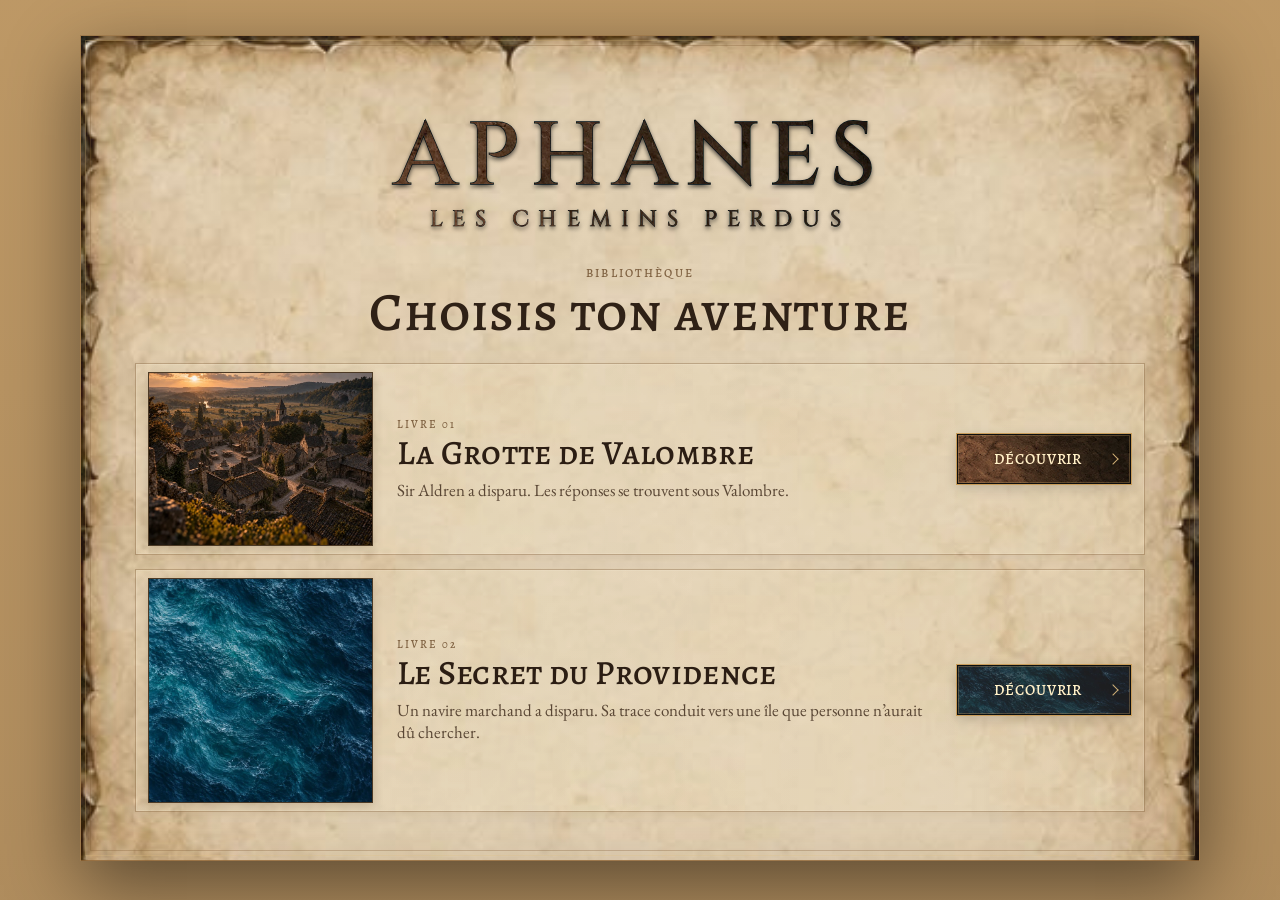
==== commit 19517402: "TEST: désactiver les outils DEV" ====
--- a/index.html
+++ b/index.html
@@ -407,12 +407,12 @@
     setTimeout(fixAllChoices, 200);
   })();
   </script>
+  <script>window.__APHANES_DEV_TOOLS__=false;</script>
   <script src="./engine/core.js?v=multi-book-6"></script>
   <script src="./app/catalog.js?v=multi-book-6"></script>
   <script src="./app/access.js?v=multi-book-14"></script>
   <script src="./app/library.js?v=197"></script>
-  <script src="./app/test-telemetry.js?v=12"></script>
-  <script src="./app/test-questionnaire-9.js?v=1"></script>
+  <script src="./app/test-telemetry.js?v=13"></script>
   <script src="./app/bootstrap.js?v=multi-book-51"></script>
 
   <!-- Le reset est géré par le moteur du livre actif. -->
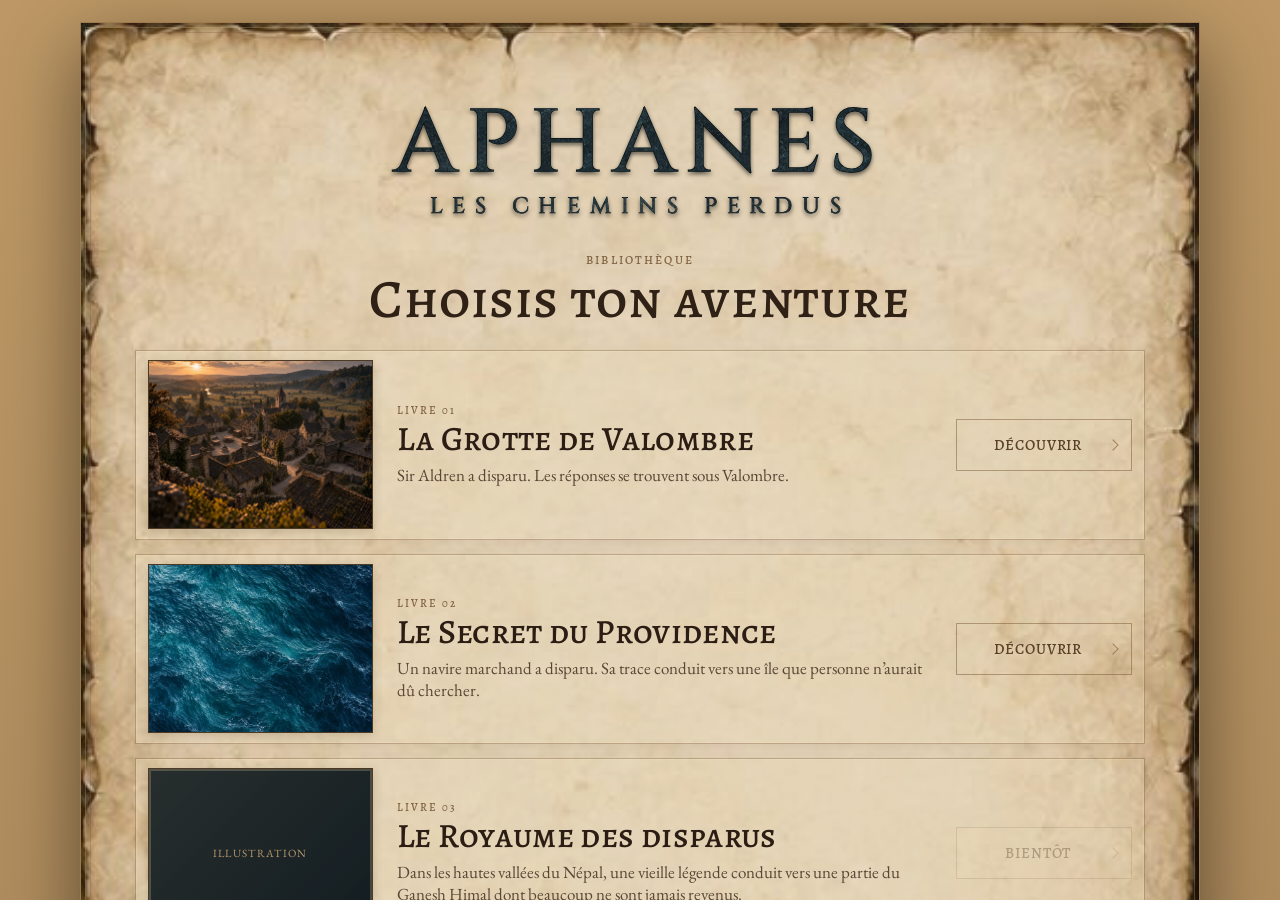
==== commit ea2a1f57: "Force phones to load updated book bootstrap" ====
--- a/index.html
+++ b/index.html
@@ -407,13 +407,21 @@
     setTimeout(fixAllChoices, 200);
   })();
   </script>
+<style id="test-password-gate-style">
+.library-password-gate{display:grid;gap:9px;margin-top:4px;text-align:left}
+.library-password-title{display:block;font-family:var(--display-font);font-size:24px;line-height:1.05;color:#563721;text-align:center;margin-bottom:4px}
+.library-password-label{font-size:13px;font-weight:700;color:#6b4b2c}
+.library-password-input{width:100%;box-sizing:border-box;padding:11px 12px;border:1px solid rgba(126,91,54,.62);background:rgba(255,250,238,.82);color:#2f2116;font:16px var(--body-font);outline:none}
+.library-password-input:focus{border-color:#6b4b2c;box-shadow:0 0 0 2px rgba(107,75,44,.14)}
+.library-password-error{display:block;color:#8a342c;font-size:13px;font-weight:700}
+</style>
   <script>window.__APHANES_DEV_TOOLS__=false;</script>
   <script src="./engine/core.js?v=multi-book-6"></script>
   <script src="./app/catalog.js?v=multi-book-6"></script>
-  <script src="./app/access.js?v=multi-book-14"></script>
-  <script src="./app/library.js?v=197"></script>
-  <script src="./app/test-telemetry.js?v=13"></script>
-  <script src="./app/bootstrap.js?v=multi-book-51"></script>
+  <script src="./app/access.js?v=multi-book-15"></script>
+  <script src="./app/library.js?v=198"></script>
+  <script src="./app/test-telemetry.js?v=14"></script>
+  <script src="./app/bootstrap.js?v=multi-book-52"></script>
 
   <!-- Le reset est géré par le moteur du livre actif. -->
 <script>
